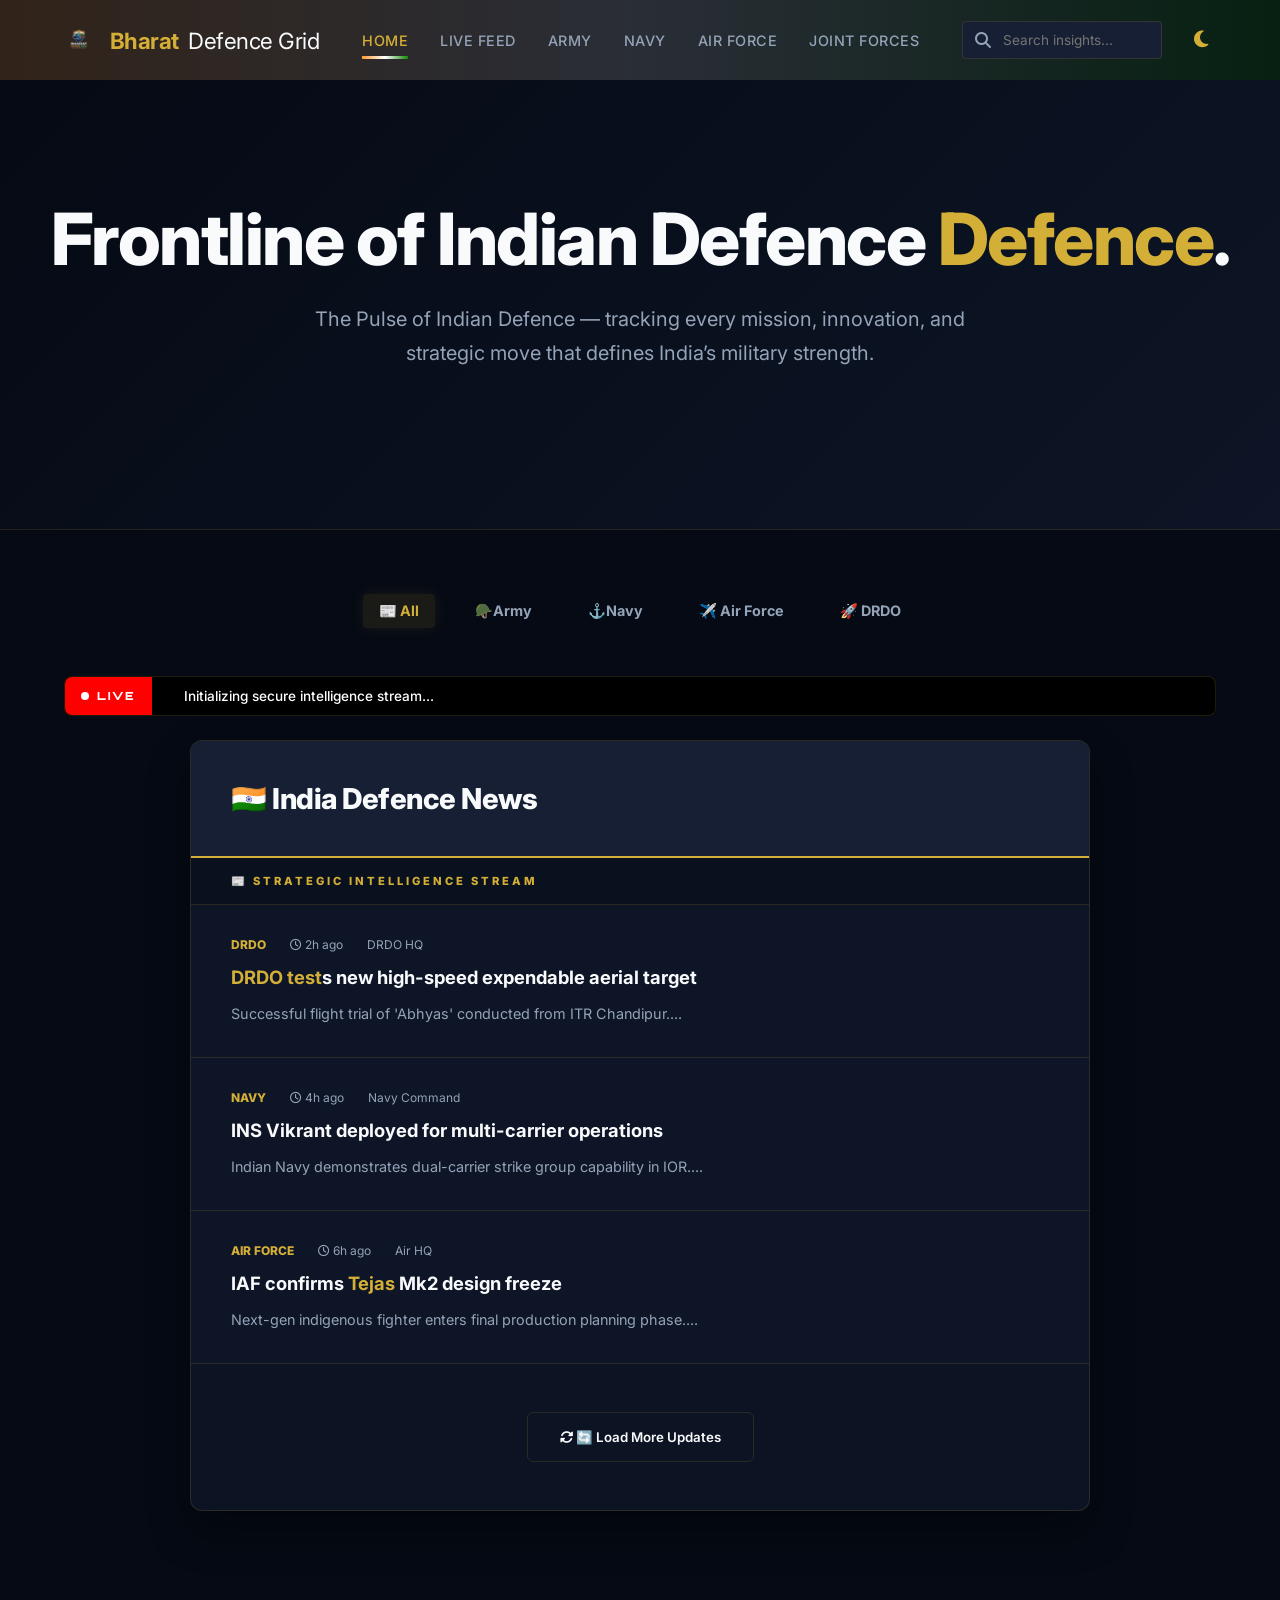
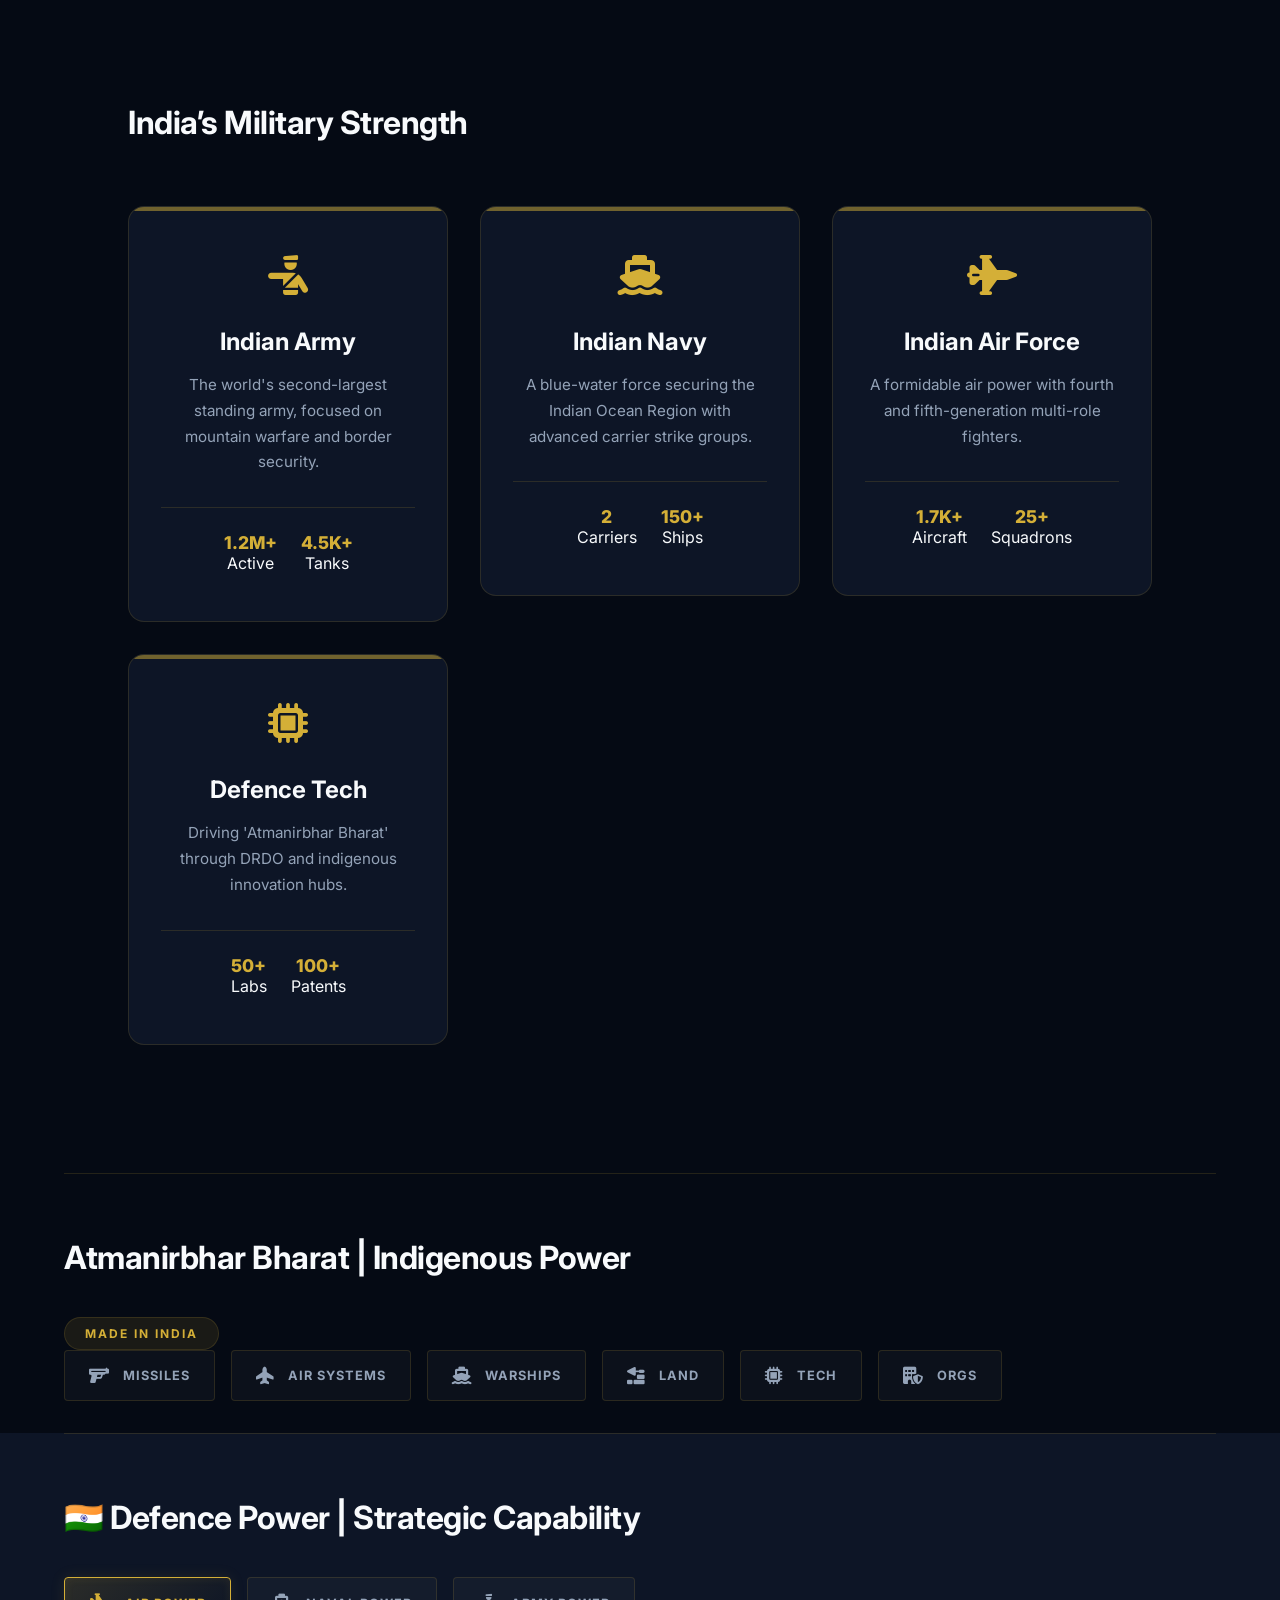
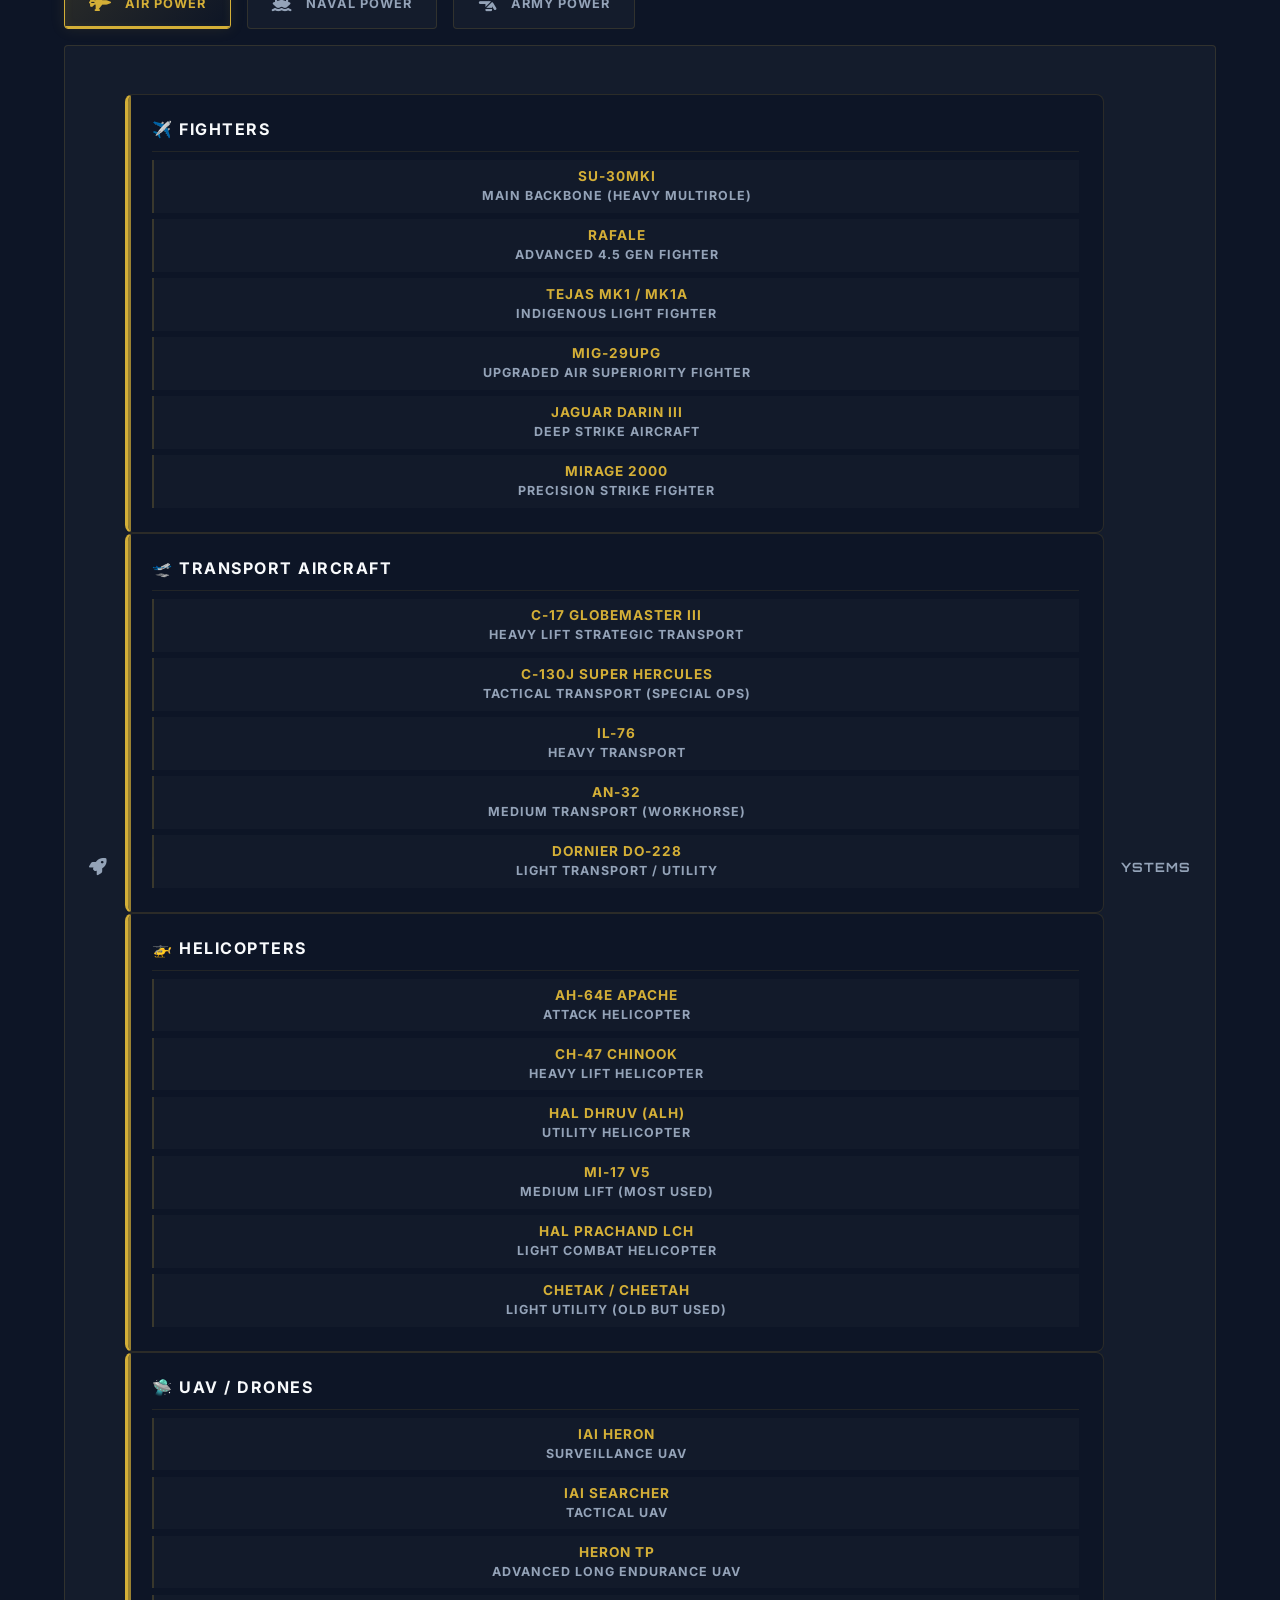
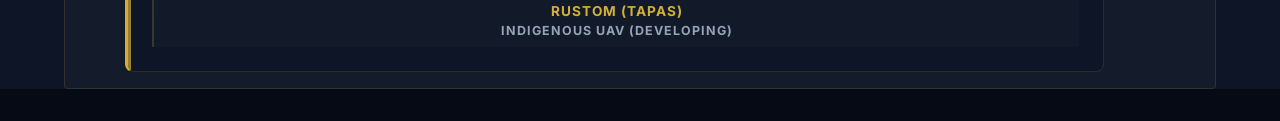
==== index.html @ 615f11a1 "UI Innovation: Replaced static tab system with high-performance Strategic Power Slider/Carousel with" ====
<!DOCTYPE html>
<html lang="en" data-theme="dark">

<head>
    <meta charset="UTF-8">
    <meta name="viewport" content="width=device-width, initial-scale=1.0">
    <title>Defence India | Tactical Intelligence Dashboard</title>
    <meta name="description" content="Real-time Indian defence updates, projects, and future warfare insights.">

    <!-- Google Fonts -->
    <link rel="preconnect" href="https://fonts.googleapis.com">
    <link rel="preconnect" href="https://fonts.gstatic.com" crossorigin>
    <link
        href="https://fonts.googleapis.com/css2?family=Inter:wght@400;500;600;700&family=Orbitron:wght@500;700;900&display=swap"
        rel="stylesheet">

    <!-- Font Awesome for Icons -->
    <link rel="stylesheet" href="https://cdnjs.cloudflare.com/ajax/libs/font-awesome/6.4.0/css/all.min.css">

    <!-- Custom CSS -->
    <link rel="stylesheet" href="index.css">
</head>

<body>
    <nav class="navbar" id="mainNavbar">
        <div class="nav-left">
            <div class="logo">
                <img src="assets/Bharat Defence Grid logo.png" alt="Bharat Defence Grid"
                    style="height: 30px; margin-right: 6px;">
                Bharat <span>Defence Grid</span>
            </div>
            
            <div class="nav-toggle" id="navToggle">
                <i class="fas fa-bars"></i>
            </div>
        </div>

        <ul class="nav-menu">
            <li><a href="index.html" class="nav-link active">Home</a></li>
            <li><a href="#newsFeed" class="nav-link">Live Feed</a></li>
            <li><a href="army.html" class="nav-link">Army</a></li>
            <li><a href="navy.html" class="nav-link">Navy</a></li>
            <li><a href="airforce.html" class="nav-link">Air Force</a></li>
            <li><a href="tech.html" class="nav-link">Joint Forces</a></li>
        </ul>



        <div class="nav-right">
            <div class="search-container">
                <i class="fas fa-search search-icon"></i>
                <input type="text" class="search-input" placeholder="Search insights...">
            </div>

            <button class="theme-toggle" id="themeToggle" title="Toggle Light/Dark Mode">
                <i class="fas fa-moon"></i>
            </button>
        </div>
    </nav>

    <main class="page-content">
        <section class="hero">
            <h1>Frontline of Indian Defence <span>Defence</span>.</h1>
            <p>The Pulse of Indian Defence — tracking every mission, innovation, and strategic move that defines India’s
                military strength.</p>
        </section> <!-- High-Density Tactical Intelligence Feed -->
        <section class="news-section" id="newsFeed">
            <div class="container" style="padding: 4rem;">
                <!-- Sector Control -->
                <div class="sector-tabs">
                    <button class="sector-btn active" onclick="filterBySector('all', event)">📰 All</button>
                    <button class="sector-btn" onclick="filterBySector('army', event)">🪖Army</button>
                    <button class="sector-btn" onclick="filterBySector('navy', event)">⚓Navy</button>
                    <button class="sector-btn" onclick="filterBySector('airforce', event)">✈️ Air Force</button>
                    <button class="sector-btn" onclick="filterBySector('drdo', event)">🚀 DRDO</button>
                </div>

                <!-- Live Tactical Ticker -->
                <div class="news-ticker">
                    <div class="ticker-badge"><span class="live-dot"></span> LIVE</div>
                    <div class="ticker-scroll" id="tickerScroll">
                        <span class="ticker-msg">Initializing secure intelligence stream...</span>
                    </div>
                </div>

                <div class="intel-report-container">
                    <div class="report-header">
                        <h2>🇮🇳 India Defence News</h2>

                    </div>

                    <div class="news-list-label">📰 STRATEGIC INTELLIGENCE STREAM</div>

                    <div class="intel-list" id="intelList">
                        <!-- Items injected by JS -->
                        <div class="intel-placeholder">Establishing secure link to Command...</div>
                    </div>

                    <div class="load-more-section">
                        <button class="btn-secondary" id="loadMoreBtn" onclick="loadMoreIntel()">
                            <i class="fas fa-sync-alt"></i> 🔄 Load More Updates
                        </button>
                    </div>
                </div>
            </div>
        </section>
        <section class="strength-section" id="militaryStrength">
            <div class="container" style="padding: 0 4rem;">
                <h2 class="section-title">India’s Military Strength</h2>
                <div class="strength-grid">
                    <!-- Indian Army -->
                    <a href="army.html" style="text-decoration: none; color: inherit;">
                        <div class="strength-card">
                            <i class="fas fa-person-military-pointing"></i>
                            <h3>Indian Army</h3>
                            <p>The world's second-largest standing army, focused on mountain warfare and border
                                security.</p>
                            <div class="strength-stats">
                                <div class="stat-item">
                                    <span class="stat-value">1.2M+</span>
                                    <span class="stat-label">Active</span>
                                </div>
                                <div class="stat-item">
                                    <span class="stat-value">4.5K+</span>
                                    <span class="stat-label">Tanks</span>
                                </div>
                            </div>
                        </div>
                    </a>

                    <!-- Indian Navy -->
                    <a href="navy.html" style="text-decoration: none; color: inherit;">
                        <div class="strength-card">
                            <i class="fas fa-ship"></i>
                            <h3>Indian Navy</h3>
                            <p>A blue-water force securing the Indian Ocean Region with advanced carrier strike groups.
                            </p>
                            <div class="strength-stats">
                                <div class="stat-item">
                                    <span class="stat-value">2</span>
                                    <span class="stat-label">Carriers</span>
                                </div>
                                <div class="stat-item">
                                    <span class="stat-value">150+</span>
                                    <span class="stat-label">Ships</span>
                                </div>
                            </div>
                        </div>
                    </a>

                    <!-- Indian Air Force -->
                    <a href="airforce.html" style="text-decoration: none; color: inherit;">
                        <div class="strength-card">
                            <i class="fas fa-jet-fighter"></i>
                            <h3>Indian Air Force</h3>
                            <p>A formidable air power with fourth and fifth-generation multi-role fighters.</p>
                            <div class="strength-stats">
                                <div class="stat-item">
                                    <span class="stat-value">1.7K+</span>
                                    <span class="stat-label">Aircraft</span>
                                </div>
                                <div class="stat-item">
                                    <span class="stat-value">25+</span>
                                    <span class="stat-label">Squadrons</span>
                                </div>
                            </div>
                        </div>
                    </a>

                    <!-- Tech & Innovation -->
                    <a href="tech.html" style="text-decoration: none; color: inherit;">
                        <div class="strength-card">
                            <i class="fas fa-microchip"></i>
                            <h3>Defence Tech</h3>
                            <p>Driving 'Atmanirbhar Bharat' through DRDO and indigenous innovation hubs.</p>
                            <div class="strength-stats">
                                <div class="stat-item">
                                    <span class="stat-value">50+</span>
                                    <span class="stat-label">Labs</span>
                                </div>
                                <div class="stat-item">
                                    <span class="stat-value">100+</span>
                                    <span class="stat-label">Patents</span>
                                </div>
                            </div>
                        </div>
                    </a>
                </div>

            </div>
        </section>

        <!-- Indigenous Innovation Section -->
        <section class="news-section" id="atmanirbharSection" style="background: var(--bg-primary); padding-top: 0;">
            <div class="container" style="padding: 0 4rem;">
                <div class="news-header" style="border-top: 1px solid var(--border-color); padding-top: 4rem;">
                    <h2 class="section-title">Atmanirbhar Bharat <span>| Indigenous Power</span></h2>
                    <div class="badge"
                        style="margin: 0; background: rgba(212, 175, 55, 0.1); color: var(--accent-color);">MADE IN
                        INDIA</div>
                </div>

                <!-- Categorical Control Buttons (User Requested) -->
                <div class="tabs-nav">
                    <button class="tab-btn" onclick="showAtmaTab('Missiles', event)">
                        <i class="fas fa-gun"></i>
                        <span>Missiles</span>
                    </button>
                    <button class="tab-btn" onclick="showAtmaTab('jets', event)">
                        <i class="fas fa-plane-up"></i>
                        <span>Air Systems</span>
                    </button>
                    <button class="tab-btn" onclick="showAtmaTab('naval', event)">
                        <i class="fas fa-ship"></i>
                        <span>Warships</span>
                    </button>
                    <button class="tab-btn" onclick="showAtmaTab('land', event)">
                        <i class="fas fa-trowel-bricks"></i>
                        <span>Land</span>
                    </button>
                    <button class="tab-btn" onclick="showAtmaTab('tech', event)">
                        <i class="fas fa-microchip"></i>
                        <span>Tech</span>
                    </button>
                    <button class="tab-btn" onclick="showAtmaTab('orgs', event)">
                        <i class="fas fa-building-shield"></i>
                        <span>Orgs</span>
                    </button>
                </div>

                <!-- Weapons & Missiles -->
                <div id="Missiles" class="tab-pane" style="margin-top: 2.5rem;">
                    <h4
                        style="color: var(--accent-color); margin-bottom: 1.5rem; text-transform: uppercase; letter-spacing: 1px;">
                        ⚡ Ballistic Missiles (Strategic Deterrence)</h4>
                    <div class="operations-grid"
                        style="display: grid; grid-template-columns: repeat(auto-fit, minmax(240px, 1fr)); gap: 1.5rem; margin-bottom: 3rem;">
                        <div class="info-block">
                            <h3>Prithvi-I / II / III</h3>
                            <p>Short-range ballistic missiles for battlefield use.</p>
                            <span class="news-source"><i class="far fa-calendar-alt"></i> First test: 1988</span>
                        </div>
                        <div class="info-block">
                            <h3>Agni-I</h3>
                            <p>Short-range nuclear-capable ballistic missile.</p>
                            <span class="news-source"><i class="far fa-calendar-alt"></i> Inducted: 2004</span>
                        </div>
                        <div class="info-block">
                            <h3>Agni-II</h3>
                            <p>Medium-range ballistic missile for strategic deterrence.</p>
                            <span class="news-source"><i class="far fa-calendar-alt"></i> Tested: 1999</span>
                        </div>
                        <div class="info-block">
                            <h3>Agni-III</h3>
                            <p>Intermediate-range ballistic missile.</p>
                            <span class="news-source"><i class="far fa-calendar-alt"></i> Tested: 2006</span>
                        </div>
                        <div class="info-block">
                            <h3>Agni-IV</h3>
                            <p>Advanced long-range ballistic missile.</p>
                            <span class="news-source"><i class="far fa-calendar-alt"></i> Tested: 2011</span>
                        </div>
                        <div class="info-block">
                            <h3>Agni-V</h3>
                            <p>Intercontinental ballistic missile (ICBM capability).</p>
                            <span class="news-source"><i class="far fa-calendar-alt"></i> Tested: 2012</span>
                        </div>
                        <div class="info-block">
                            <h3>Agni-P (Prime)</h3>
                            <p>New-generation canisterized ballistic missile.</p>
                            <span class="news-source"><i class="far fa-calendar-alt"></i> First test: 2021</span>
                        </div>
                    </div>

                    <h4
                        style="color: var(--accent-color); margin-bottom: 1.5rem; text-transform: uppercase; letter-spacing: 1px;">
                        ⚡ Cruise Missiles</h4>
                    <div class="operations-grid"
                        style="display: grid; grid-template-columns: repeat(auto-fit, minmax(280px, 1fr)); gap: 1.5rem; margin-bottom: 3rem;">
                        <div class="info-block">
                            <h3>BrahMos</h3>
                            <p>Supersonic cruise missile (land, sea, air variants).</p>
                            <span class="news-source"><i class="far fa-calendar-alt"></i> First test: 2001</span>
                        </div>
                        <div class="info-block">
                            <h3>Nirbhay</h3>
                            <p>Long-range subsonic cruise missile.</p>
                            <span class="news-source"><i class="far fa-calendar-alt"></i> First test: 2013</span>
                        </div>
                        <div class="info-block">
                            <h3>LACM (Land Attack)</h3>
                            <p>Extended-range cruise system (Long Range Land Attack Cruise Missile).</p>
                            <span class="news-source"><i class="far fa-calendar-alt"></i> Ongoing (2020s)</span>
                        </div>
                    </div>

                    <h4
                        style="color: var(--accent-color); margin-bottom: 1.5rem; text-transform: uppercase; letter-spacing: 1px;">
                        🛡️ Air Defence & Surface-to-Air</h4>
                    <div class="operations-grid"
                        style="display: grid; grid-template-columns: repeat(auto-fit, minmax(280px, 1fr)); gap: 1.5rem; margin-bottom: 3rem;">
                        <div class="info-block">
                            <h3>Akash</h3>
                            <p>Medium-range surface-to-air missile system.</p>
                            <span class="news-source"><i class="far fa-calendar-alt"></i> Inducted: 2015</span>
                        </div>
                        <div class="info-block">
                            <h3>Akash-NG</h3>
                            <p>Next-gen improved Akash system.</p>
                            <span class="news-source"><i class="far fa-calendar-alt"></i> Tested: 2021</span>
                        </div>
                        <div class="info-block">
                            <h3>QRSAM</h3>
                            <p>Quick Reaction Surface-to-Air Missile.</p>
                            <span class="news-source"><i class="far fa-calendar-alt"></i> Tested: 2019</span>
                        </div>
                        <div class="info-block">
                            <h3>MR-SAM</h3>
                            <p>Medium-range air defence system (Barak-8 India version).</p>
                            <span class="news-source"><i class="far fa-calendar-alt"></i> Inducted: 2020</span>
                        </div>
                        <div class="info-block">
                            <h3>XR-SAM</h3>
                            <p>Long-range air defence (Extended Range SAM).</p>
                            <span class="news-source"><i class="far fa-calendar-alt"></i> 2020s (Development)</span>
                        </div>
                    </div>

                    <h4
                        style="color: var(--accent-color); margin-bottom: 1.5rem; text-transform: uppercase; letter-spacing: 1px;">
                        🎯 Anti-Tank & Tactical</h4>
                    <div class="operations-grid"
                        style="display: grid; grid-template-columns: repeat(auto-fit, minmax(280px, 1fr)); gap: 1.5rem; margin-bottom: 3rem;">
                        <div class="info-block">
                            <h3>Nag</h3>
                            <p>Fire-and-forget anti-tank guided missile.</p>
                            <span class="news-source"><i class="far fa-calendar-alt"></i> Final trials: 2020</span>
                        </div>
                        <div class="info-block">
                            <h3>HELINA (Dhruvastra)</h3>
                            <p>Helicopter-launched anti-tank missile.</p>
                            <span class="news-source"><i class="far fa-calendar-alt"></i> Tested: 2021</span>
                        </div>
                        <div class="info-block">
                            <h3>MPATGM</h3>
                            <p>Man-portable anti-tank guided missile.</p>
                            <span class="news-source"><i class="far fa-calendar-alt"></i> Tested: 2018</span>
                        </div>
                        <div class="info-block">
                            <h3>SANT Missile</h3>
                            <p>Stand-off anti-tank missile.</p>
                            <span class="news-source"><i class="far fa-calendar-alt"></i> Tested: 2020</span>
                        </div>
                    </div>

                    <h4
                        style="color: var(--accent-color); margin-bottom: 1.5rem; text-transform: uppercase; letter-spacing: 1px;">
                        🚀 Special & Advanced Systems</h4>
                    <div class="operations-grid"
                        style="display: grid; grid-template-columns: repeat(auto-fit, minmax(280px, 1fr)); gap: 1.5rem; margin-bottom: 3rem;">
                        <div class="info-block">
                            <h3>Pralay</h3>
                            <p>Short-range quasi-ballistic missile.</p>
                            <span class="news-source"><i class="far fa-calendar-alt"></i> Tested: 2021</span>
                        </div>
                        <div class="info-block">
                            <h3>Shaurya</h3>
                            <p>Hypersonic-capable tactical missile.</p>
                            <span class="news-source"><i class="far fa-calendar-alt"></i> Tested: 2008</span>
                        </div>
                        <div class="info-block">
                            <h3>HSTDV</h3>
                            <p>Hypersonic Technology Demonstrator Vehicle.</p>
                            <span class="news-source"><i class="far fa-calendar-alt"></i> Successful test: 2020</span>
                        </div>
                        <div class="info-block">
                            <h3>Mission Shakti</h3>
                            <p>Anti-Satellite (A-SAT) Missile – Space warfare capability.</p>
                            <span class="news-source"><i class="far fa-calendar-alt"></i> 2019</span>
                        </div>
                    </div>

                    <h4
                        style="color: var(--accent-color); margin-bottom: 1.5rem; text-transform: uppercase; letter-spacing: 1px;">
                        💣 Rocket Systems & Artillery</h4>
                    <div class="operations-grid"
                        style="display: grid; grid-template-columns: repeat(auto-fit, minmax(320px, 1fr)); gap: 1.5rem;">
                        <div class="info-block">
                            <h3>Pinaka MBRL</h3>
                            <p>Multi-barrel rocket launcher system.</p>
                            <span class="news-source"><i class="far fa-calendar-alt"></i> Inducted: 1999</span>
                        </div>
                        <div class="info-block">
                            <h3>Pinaka Mk-II / Guided</h3>
                            <p>Extended-range guided rockets.</p>
                            <span class="news-source"><i class="far fa-calendar-alt"></i> 2016–2021</span>
                        </div>
                        <div class="info-block">
                            <h3>Dhanush Artillery Gun</h3>
                            <p>Indigenous 155mm howitzer.</p>
                            <span class="news-source"><i class="far fa-calendar-alt"></i> Inducted: 2019</span>
                        </div>
                        <div class="info-block">
                            <h3>ATAGS</h3>
                            <p>Advanced Towed Artillery Gun System.</p>
                            <span class="news-source"><i class="far fa-calendar-alt"></i> Trials: 2019–2021</span>
                        </div>
                    </div>
                </div>


                <!-- Air Systems -->
                <div id="jets" class="tab-pane" style="margin-top: 2.5rem;">
                    <h4
                        style="color: var(--accent-color); margin-bottom: 1.5rem; text-transform: uppercase; letter-spacing: 1px;">
                        ✈️ Fighter Jets (Indigenous)</h4>
                    <div class="operations-grid"
                        style="display: grid; grid-template-columns: repeat(auto-fit, minmax(280px, 1fr)); gap: 1.5rem; margin-bottom: 3rem;">
                        <div class="info-block">
                            <h3>HAL HF-24 Marut</h3>
                            <p>India’s first indigenous jet fighter aircraft.</p>
                            <span class="news-source"><i class="far fa-calendar-alt"></i> Inducted: 1967</span>
                        </div>
                        <div class="info-block">
                            <h3>HAL Tejas (LCA Mk1)</h3>
                            <p>4th generation lightweight multirole fighter.</p>
                            <span class="news-source"><i class="far fa-calendar-alt"></i> Inducted: 2016</span>
                        </div>
                        <div class="info-block">
                            <h3>Tejas Mk1A</h3>
                            <p>Advanced version with AESA radar & improved avionics.</p>
                            <span class="news-source"><i class="far fa-calendar-alt"></i> Approved: 2021 (Induction
                                2025+)</span>
                        </div>
                        <div class="info-block">
                            <h3>LCA Tejas Mk2 (MWF)</h3>
                            <p>Medium-weight fighter with enhanced range & payload.</p>
                            <span class="news-source"><i class="far fa-calendar-alt"></i> Development: 2020s</span>
                        </div>
                        <div class="info-block">
                            <h3>AMCA</h3>
                            <p>Advanced Medium Combat Aircraft (5th gen stealth fighter).</p>
                            <span class="news-source"><i class="far fa-calendar-alt"></i> Development phase:
                                2020s</span>
                        </div>
                    </div>

                    <h4
                        style="color: var(--accent-color); margin-bottom: 1.5rem; text-transform: uppercase; letter-spacing: 1px;">
                        🚁 Helicopters (Indigenous)</h4>
                    <div class="operations-grid"
                        style="display: grid; grid-template-columns: repeat(auto-fit, minmax(280px, 1fr)); gap: 1.5rem; margin-bottom: 3rem;">
                        <div class="info-block">
                            <h3>HAL Dhruv (ALH)</h3>
                            <p>Advanced Light Helicopter for transport & utility roles.</p>
                            <span class="news-source"><i class="far fa-calendar-alt"></i> Inducted: 2002</span>
                        </div>
                        <div class="info-block">
                            <h3>HAL Rudra (ALH-WSI)</h3>
                            <p>Armed version of Dhruv helicopter (Weapons System Integrated).</p>
                            <span class="news-source"><i class="far fa-calendar-alt"></i> Inducted: 2012</span>
                        </div>
                        <div class="info-block">
                            <h3>HAL LCH Prachand</h3>
                            <p>India’s first indigenous dedicated attack helicopter.</p>
                            <span class="news-source"><i class="far fa-calendar-alt"></i> Inducted: 2022</span>
                        </div>
                        <div class="info-block">
                            <h3>HAL LUH</h3>
                            <p>Light Utility Helicopter replacing older fleet.</p>
                            <span class="news-source"><i class="far fa-calendar-alt"></i> First flight: 2016</span>
                        </div>
                    </div>

                    <h4
                        style="color: var(--accent-color); margin-bottom: 1.5rem; text-transform: uppercase; letter-spacing: 1px;">
                        📡 Surveillance & Support</h4>
                    <div class="operations-grid"
                        style="display: grid; grid-template-columns: repeat(auto-fit, minmax(280px, 1fr)); gap: 1.5rem; margin-bottom: 3rem;">
                        <div class="info-block">
                            <h3>Netra AEW&C</h3>
                            <p>Airborne Early Warning & Control system for surveillance.</p>
                            <span class="news-source"><i class="far fa-calendar-alt"></i> Inducted: 2017</span>
                        </div>
                        <div class="info-block">
                            <h3>AEW&C Mk2</h3>
                            <p>Advanced AWACS system (larger platform for surveillance).</p>
                            <span class="news-source"><i class="far fa-calendar-alt"></i> Development: 2020s</span>
                        </div>
                    </div>

                    <h4
                        style="color: var(--accent-color); margin-bottom: 1.5rem; text-transform: uppercase; letter-spacing: 1px;">
                        🚀 Unmanned Aerial Vehicles (UAVs)</h4>
                    <div class="operations-grid"
                        style="display: grid; grid-template-columns: repeat(auto-fit, minmax(280px, 1fr)); gap: 1.5rem; margin-bottom: 3rem;">
                        <div class="info-block">
                            <h3>Rustom-I / II (TAPAS)</h3>
                            <p>Medium-altitude long-endurance (MALE) UAV.</p>
                            <span class="news-source"><i class="far fa-calendar-alt"></i> Trials: 2016–2023</span>
                        </div>
                        <div class="info-block">
                            <h3>Ghatak UCAV</h3>
                            <p>Stealth unmanned combat aerial vehicle program.</p>
                            <span class="news-source"><i class="far fa-calendar-alt"></i> Development: 2020s</span>
                        </div>
                        <div class="info-block">
                            <h3>Swarm Drone Systems</h3>
                            <p>AI-based autonomous drone warfare capability.</p>
                            <span class="news-source"><i class="far fa-calendar-alt"></i> Demonstrated: 2021</span>
                        </div>
                    </div>

                    <h4
                        style="color: var(--accent-color); margin-bottom: 1.5rem; text-transform: uppercase; letter-spacing: 1px;">
                        🧠 Advanced Air Technologies</h4>
                    <div class="operations-grid"
                        style="display: grid; grid-template-columns: repeat(auto-fit, minmax(320px, 1fr)); gap: 1.5rem;">
                        <div class="info-block">
                            <h3>Uttam AESA Radar</h3>
                            <p>Indigenous active electronically scanned array radar.</p>
                            <span class="news-source"><i class="far fa-calendar-alt"></i> Tested: 2019</span>
                        </div>
                        <div class="info-block">
                            <h3>Kaveri Engine</h3>
                            <p>Indigenous jet engine program for indigenous fighters.</p>
                            <span class="news-source"><i class="far fa-calendar-alt"></i> Status: Ongoing R&D</span>
                        </div>
                        <div class="info-block">
                            <h3>Electronic Warfare</h3>
                            <p>Indigenous avionics & jamming systems (EWS suites).</p>
                            <span class="news-source"><i class="far fa-calendar-alt"></i> 2000s–Present</span>
                        </div>
                    </div>
                </div>

                <!-- Warships & Submarines -->
                <div id="naval" class="tab-pane" style="margin-top: 2.5rem;">
                    <div class="operations-grid"
                        style="display: grid; grid-template-columns: repeat(auto-fit, minmax(320px, 1fr)); gap: 1.5rem;">
                        <div class="info-block">
                            <h3>INS Nilgiri</h3>
                            <p>Leander Class — First major indigenous warship.</p>
                            <span class="news-source"><i class="far fa-calendar-alt"></i> 1972</span>
                        </div>
                        <div class="info-block">
                            <h3>INS Delhi Class</h3>
                            <p>First major indigenous guided-missile destroyers.</p>
                            <span class="news-source"><i class="far fa-calendar-alt"></i> 1997</span>
                        </div>
                        <div class="info-block">
                            <h3>INS Arihant</h3>
                            <p>India’s first nuclear-powered ballistic submarine.</p>
                            <span class="news-source"><i class="far fa-calendar-alt"></i> Commissioned: 2016</span>
                        </div>
                        <div class="info-block">
                            <h3>INS Kolkata Class</h3>
                            <p>Advanced indigenous stealth destroyers.</p>
                            <span class="news-source"><i class="far fa-calendar-alt"></i> 2014</span>
                        </div>
                        <div class="info-block">
                            <h3>INS Vikrant (IAC-1)</h3>
                            <p>India’s first indigenous aircraft carrier.</p>
                            <span class="news-source"><i class="far fa-calendar-alt"></i> Commissioned: 2022</span>
                        </div>
                    </div>
                </div>

                <!-- Land Systems -->
                <div id="land" class="tab-pane" style="margin-top: 2.5rem;">
                    <div class="operations-grid"
                        style="display: grid; grid-template-columns: repeat(auto-fit, minmax(320px, 1fr)); gap: 1.5rem;">
                        <div class="info-block">
                            <h3>INSAS Rifle</h3>
                            <p>Standard Indian infantry rifle developed by OFB.</p>
                            <span class="news-source"><i class="far fa-calendar-alt"></i> Inducted: 1998</span>
                        </div>
                        <div class="info-block">
                            <h3>Arjun MBT</h3>
                            <p>Indigenous heavy battle tank with Kanchan armor.</p>
                            <span class="news-source"><i class="far fa-calendar-alt"></i> Inducted: 2004</span>
                        </div>
                    </div>
                </div>

                <!-- Defence Technologies -->
                <div id="tech" class="tab-pane" style="margin-top: 2.5rem;">
                    <div class="operations-grid"
                        style="display: grid; grid-template-columns: repeat(auto-fit, minmax(320px, 1fr)); gap: 1.5rem;">
                        <div class="info-block">
                            <h3>Rustom UAV</h3>
                            <p>Indigenous MALE surveillance drone by DRDO.</p>
                            <span class="news-source"><i class="far fa-calendar-alt"></i> Trials: 2016</span>
                        </div>
                        <div class="info-block">
                            <h3>Indigenous Radars</h3>
                            <p>Air defence radar tech by Bharat Electronics Limited (BEL).</p>
                            <span class="news-source"><i class="far fa-calendar-alt"></i> 2000s–Present</span>
                        </div>
                        <div class="info-block">
                            <h3>AI & Autonomous</h3>
                            <p>Next-gen warfare tech for autonomous operations.</p>
                            <span class="news-source"><i class="far fa-calendar-alt"></i> 2020s</span>
                        </div>
                    </div>
                </div>

                <!-- Atmanirbhar Manufacturing -->
                <div id="orgs" class="tab-pane" style="margin-top: 2.5rem;">
                    <div class="operations-grid"
                        style="display: grid; grid-template-columns: repeat(auto-fit, minmax(320px, 1fr)); gap: 1.5rem;">
                        <div class="info-block">
                            <h3>Make in India</h3>
                            <p>Initiative to boost indigenous production capacity.</p>
                            <span class="news-source"><i class="far fa-calendar-alt"></i> Launched: 2014</span>
                        </div>
                        <div class="info-block">
                            <h3>Atmanirbhar Push</h3>
                            <p>Policy push for a self-reliant defence ecosystem.</p>
                            <span class="news-source"><i class="far fa-calendar-alt"></i> 2020</span>
                        </div>
                        <div class="info-block">
                            <h3>Defence Corridors</h3>
                            <p>Manufacturing hubs in UP and Tamil Nadu.</p>
                            <span class="news-source"><i class="far fa-calendar-alt"></i> 2018–Present</span>
                        </div>
                    </div>
                </div>


            </div>
        </section>

        <!-- Defence Power Section -->
        <section class="news-section" id="defencePowerSection" style="background: var(--bg-secondary); padding-top: 0;">
            <div class="container" style="padding: 0 4rem;">
                <div class="news-header" style="border-top: 1px solid var(--border-color); padding-top: 4rem;">
                    <h2 class="section-title">🇮🇳 Defence Power <span>| Strategic Capability</span></h2>


                    <!-- Categorical Control Buttons -->
                    <div class="tabs-nav" style="margin-top: 2rem;">
                        <button class="tab-btn" onclick="showPowerTab('PowerAir', event)">
                            <i class="fas fa-jet-fighter"></i>
                            <span> Air Power</span>
                        </button>
                        <button class="tab-btn" onclick="showPowerTab('PowerNavy', event)">
                            <i class="fas fa-ship"></i>
                            <span> Naval Power</span>
                        </button>
                        <button class="tab-btn" onclick="showPowerTab('PowerArmy', event)">
                            <i class="fas fa-person-military-pointing"></i>
                            <span> Army Power</span>
                        </button>
                        <button class="tab-btn" onclick="showPowerTab('PowerMissiles', event)">
                            <i class="fas fa-rocket"></i>
                                        <!-- Strategic Power Slider -->
                    <div class="power-slider">
                        <div class="power-track" id="powerTrack">
                            
                            <!-- Air Power Slide -->
                            <div class="power-slide">
                                <div class="operations-grid">
                                    <div class="info-block">
                                        <h3>✈️ Fighters</h3>
                                        <div class="tactical-list">
                                            <div class="tactical-item"><strong>Su-30MKI</strong><span>Main backbone (heavy multirole)</span></div>
                                            <div class="tactical-item"><strong>Rafale</strong><span>Advanced 4.5 gen fighter</span></div>
                                            <div class="tactical-item"><strong>Tejas Mk1 / Mk1A</strong><span>Indigenous light fighter</span></div>
                                            <div class="tactical-item"><strong>MiG-29UPG</strong><span>Upgraded air superiority fighter</span></div>
                                            <div class="tactical-item"><strong>Jaguar DARIN III</strong><span>Deep strike aircraft</span></div>
                                            <div class="tactical-item"><strong>Mirage 2000</strong><span>Precision strike fighter</span></div>
                                        </div>
                                    </div>
                                    <div class="info-block">
                                        <h3>🛫 Transport Aircraft</h3>
                                        <div class="tactical-list">
                                            <div class="tactical-item"><strong>C-17 Globemaster III</strong><span>Heavy lift strategic transport</span></div>
                                            <div class="tactical-item"><strong>C-130J Super Hercules</strong><span>Tactical transport (special ops)</span></div>
                                            <div class="tactical-item"><strong>IL-76</strong><span>Heavy transport</span></div>
                                            <div class="tactical-item"><strong>An-32</strong><span>Medium transport (workhorse)</span></div>
                                            <div class="tactical-item"><strong>Dornier Do-228</strong><span>Light transport / utility</span></div>
                                        </div>
                                    </div>
                                    <div class="info-block">
                                        <h3>🚁 Helicopters</h3>
                                        <div class="tactical-list">
                                            <div class="tactical-item"><strong>AH-64E Apache</strong><span>Attack helicopter</span></div>
                                            <div class="tactical-item"><strong>CH-47 Chinook</strong><span>Heavy lift helicopter</span></div>
                                            <div class="tactical-item"><strong>HAL Dhruv (ALH)</strong><span>Utility helicopter</span></div>
                                            <div class="tactical-item"><strong>Mi-17 V5</strong><span>Medium lift (most used)</span></div>
                                            <div class="tactical-item"><strong>HAL Prachand LCH</strong><span>Light combat helicopter</span></div>
                                            <div class="tactical-item"><strong>Chetak / Cheetah</strong><span>Light utility (old but used)</span></div>
                                        </div>
                                    </div>
                                    <div class="info-block">
                                        <h3>🛸 UAV / Drones</h3>
                                        <div class="tactical-list">
                                            <div class="tactical-item"><strong>IAI Heron</strong><span>Surveillance UAV</span></div>
                                            <div class="tactical-item"><strong>IAI Searcher</strong><span>Tactical UAV</span></div>
                                            <div class="tactical-item"><strong>Heron TP</strong><span>Advanced long endurance UAV</span></div>
                                            <div class="tactical-item"><strong>Rustom (TAPAS)</strong><span>Indigenous UAV (developing)</span></div>
                                        </div>
                                    </div>
                                </div>
                            </div>

                            <!-- Naval Power Slide -->
                            <div class="power-slide">
                                <div class="operations-grid">
                                    <div class="info-block">
                                        <h3>🚢 Aircraft Carriers</h3>
                                        <div class="tactical-list">
                                            <div class="tactical-item"><strong>INS Vikrant</strong><span>Indigenous carrier with MiG-29K operations & STOBAR system</span></div>
                                            <div class="tactical-item"><strong>INS Vikramaditya</strong><span>Modified Kiev-class carrier operating MiG-29K fighters</span></div>
                                        </div>
                                    </div>
                                    <div class="info-block">
                                        <h3>⚓ Destroyers</h3>
                                        <div class="tactical-list">
                                            <div class="project-group-label">Project 15B (Visakhapatnam Class)</div>
                                            <div class="tactical-item"><strong>INS Visakhapatnam</strong><span>Stealth destroyer (BrahMos & P15B)</span></div>
                                            <div class="tactical-item"><strong>INS Mormugao</strong><span>Guided missile stealth with modern sensors</span></div>
                                            <div class="tactical-item"><strong>INS Imphal</strong><span>Latest with enhanced survivability</span></div>
                                            <div class="tactical-item"><strong>INS Surat</strong><span>Newest (trials/induction phase)</span></div>
                                            <div class="project-group-label">Kolkata Class</div>
                                            <div class="tactical-item"><strong>INS Kolkata</strong><span>Advanced (BrahMos strike capability)</span></div>
                                            <div class="tactical-item"><strong>INS Kochi</strong><span>Multi-role with strong air defence</span></div>
                                            <div class="tactical-item"><strong>INS Chennai</strong><span>Long-range strike destroyer</span></div>
                                        </div>
                                    </div>
                                    <div class="info-block">
                                        <h3>🤿 Submarines</h3>
                                        <div class="tactical-list">
                                            <div class="project-group-label">SSBN (Nuclear Ballistic)</div>
                                            <div class="tactical-item"><strong>INS Arihant / Arighat / Aridhaman</strong><span>Nuclear triad SLBM capability</span></div>
                                            <div class="project-group-label">Kalvari Class (Scorpene)</div>
                                            <div class="tactical-item"><strong>Kalvari / Khanderi / Karanj / Vela / Vagir / Vagsheer</strong><span>Silent attack submarines</span></div>
                                        </div>
                                    </div>
                                    <div class="info-block">
                                        <h3>🚤 Corvettes</h3>
                                        <div class="tactical-list">
                                            <div class="project-group-label">ASW & Stealth</div>
                                            <div class="tactical-item"><strong>Kamorta / Kadmatt / Kiltan / Kavaratti</strong><span>Stealth anti-submarine corvettes</span></div>
                                            <div class="tactical-item"><strong>Arnala Class</strong><span>New shallow water ASW (Upcoming)</span></div>
                                        </div>
                                    </div>
                                </div>
                            </div>

                            <!-- Army Power Slide -->
                            <div class="power-slide">
                                <div class="operations-grid">
                                    <div class="info-block">
                                        <h3>🪖 Infantry Combat Systems</h3>
                                        <div class="tactical-list">
                                            <div class="tactical-item"><strong>Infantry Battalions</strong><span>Core fighting units for ground combat & border security</span></div>
                                            <div class="tactical-item"><strong>SIG716 / AK-203</strong><span>Modern 7.62mm and 7.62x39mm assault rifles</span></div>
                                            <div class="tactical-item"><strong>Bulletproof Gear</strong><span>Advanced ballistic protection for frontline troops</span></div>
                                            <div class="tactical-item"><strong>Night Vision</strong><span>Tactical NVDs for low-light & covert operations</span></div>
                                            <div class="tactical-item"><strong>Battlefield Systems</strong><span>Digital communication & surveillance Support</span></div>
                                        </div>
                                    </div>
                                    <div class="info-block">
                                        <h3>🛡️ Armoured (Tanks)</h3>
                                        <div class="tactical-list">
                                            <div class="tactical-item"><strong>Arjun Mk1A</strong><span>Indigenous main battle tank with advanced fire control</span></div>
                                            <div class="tactical-item"><strong>T-90 Bhishma</strong><span>Primary battle tank with night-fighting capability</span></div>
                                            <div class="tactical-item"><strong>T-72 Ajeya</strong><span>Upgraded multi-role battle tank (Large numbers)</span></div>
                                            <div class="tactical-item"><strong>Zorawar Tank</strong><span>Lightweight tank for high-altitude warfare (New)</span></div>
                                        </div>
                                    </div>
                                    <div class="info-block">
                                        <h3>💣 Artillery & Rocket Systems</h3>
                                        <div class="tactical-list">
                                            <div class="tactical-item"><strong>K9 Vajra</strong><span>Self-propelled artillery for rapid deployment</span></div>
                                            <div class="tactical-item"><strong>Dhanush / ATAGS</strong><span>Indigenous long-range howitzer systems</span></div>
                                            <div class="tactical-item"><strong>Pinaka MBRL</strong><span>Tactical multi-barrel rocket system (Area saturation)</span></div>
                                            <div class="tactical-item"><strong>M777 Howitzer</strong><span>Lightweight ultra-mobile mountain artillery</span></div>
                                        </div>
                                    </div>
                                </div>
                            </div>

                            <!-- Missiles Power Slide -->
                            <div class="power-slide">
                                <div class="operations-grid">
                                    <div class="info-block">
                                        <h3>🚀 Ballistic Missiles</h3>
                                        <div class="tactical-list">
                                            <div class="tactical-item"><strong>Agni Series (I-V)</strong><span>Strategic nuclear deterrence (700km to 5000km+)</span></div>
                                            <div class="tactical-item"><strong>Agni Prime</strong><span>New-gen high-accuracy tactical ballistic missile</span></div>
                                            <div class="tactical-item"><strong>Prithvi / Pralay</strong><span>Short range battlefield surface-to-surface missiles</span></div>
                                            <div class="tactical-item"><strong>K-4 SLBM</strong><span>Submarine-launched strategic missile (Deterrence)</span></div>
                                        </div>
                                    </div>
                                    <div class="info-block">
                                        <h3>🎯 Cruise Missiles</h3>
                                        <div class="tactical-list">
                                            <div class="tactical-item"><strong>BrahMos (Supersonic)</strong><span>World's fastest cruise missile (Multi-platform)</span></div>
                                            <div class="tactical-item"><strong>BrahMos-ER / A</strong><span>Extended range and Air-launched variants</span></div>
                                            <div class="tactical-item"><strong>Nirbhay / LACM</strong><span>Indigenous long-range subsonic cruise missiles</span></div>
                                        </div>
                                    </div>
                                    <div class="info-block">
                                        <h3>🛡️ Air Defence</h3>
                                        <div class="tactical-list">
                                            <div class="tactical-item"><strong>S-400 Triumf</strong><span>Long range multi-layer air defence umbrella</span></div>
                                            <div class="tactical-item"><strong>Akash / Akash-NG</strong><span>Indigenous multi-target medium range defence</span></div>
                                            <div class="tactical-item"><strong>Barak-8 (LRSAM)</strong><span>Naval and land-based long range defence</span></div>
                                        </div>
                                    </div>
                                </div>
                            </div>

                        </div>
                    </div>ystems</span></div>
                                </div>
                            </div>
                        </div>
                    </div>

                </div>
        </section>
    </main>


    <!-- Custom Script -->
    <script src="script.js"></script>
</body>

</html>
---- index.css ----
:root {
    /* Premium Professional Theme - Dark (Default) */
    --bg-primary: #050a14;
    --bg-secondary: #0d1526;
    --bg-accent: #161f33;
    --text-primary: #f8fafc;
    --text-secondary: #94a3b8;
    --accent-color: #d4af37;
    /* Sophisticated Gold */
    --accent-hover: #b8962e;
    --border-color: rgba(212, 175, 55, 0.15);
    --nav-height: 80px;
    --transition: all 0.4s cubic-bezier(0.16, 1, 0.3, 1);
    --glass-bg: rgba(5, 10, 20, 0.85);
    --shadow-premium: 0 20px 40px rgba(0, 0, 0, 0.4);
}

[data-theme="light"] {
    --bg-primary: #f8fafc;
    --bg-secondary: #ffffff;
    --bg-accent: #f1f5f9;
    --text-primary: #0f172a;
    --text-secondary: #475569;
    --accent-color: #927429;
    --accent-hover: #755c1f;
    --border-color: rgba(15, 23, 42, 0.1);
    --glass-bg: rgba(248, 250, 252, 0.85);
    --shadow-premium: 0 20px 40px rgba(15, 23, 42, 0.1);
}

* {
    margin: 0;
    padding: 0;
    box-sizing: border-box;
    font-family: 'Inter', sans-serif;
}


body {
    background-color: var(--bg-primary);
    color: var(--text-primary);
    transition: var(--transition);
    overflow-x: hidden;
}

/* Navbar Styles */
.navbar {
    position: fixed;
    top: 0;
    left: 0;
    width: 100%;
    height: var(--nav-height);
    /* Highly Visible Indian Flag Fade INSIDE the Navbar background */
    background: linear-gradient(to right,
            rgba(255, 153, 51, 0.18) 0%,
            rgba(255, 255, 255, 0.15) 50%,
            rgba(19, 136, 8, 0.18) 100%),
        var(--glass-bg);

    backdrop-filter: blur(16px);
    -webkit-backdrop-filter: blur(16px);
    border: none;
    display: flex;
    align-items: center;
    justify-content: space-between;
    padding: 0 4rem;
    z-index: 1000;
    transition: var(--transition);
    gap: 1rem;
}

.nav-toggle {
    display: none;
    font-size: 1.4rem;
    color: var(--accent-color);
    cursor: pointer;
    transition: var(--transition);
    z-index: 1001;
}

.nav-toggle:hover {
    color: var(--text-primary);
    transform: scale(1.1);
}



.nav-left {
    display: flex;
    align-items: center;
    gap: 1rem;
}

.logo {
    font-weight: 700;
    font-size: 1.4rem;
    color: var(--accent-color);
    letter-spacing: -0.5px;
    display: flex;
    align-items: center;
    gap: 0.6rem;
    cursor: pointer;
}

.logo span {
    color: var(--text-primary);
    font-weight: 400;
}


.nav-menu {
    display: flex;
    list-style: none;
    gap: 2rem;
}

.nav-link {
    text-decoration: none;
    color: var(--text-secondary);
    font-size: 0.9rem;
    font-weight: 500;
    text-transform: uppercase;
    letter-spacing: 0.5px;
    transition: var(--transition);
    position: relative;
    padding: 0.5rem 0;
}

.nav-link:hover,
.nav-link.active {
    color: var(--accent-color);
}

.nav-link::after {
    content: '';
    position: absolute;
    bottom: -2px;
    left: 0;
    width: 0;
    height: 3px;
    background: linear-gradient(to right, #FF9933, #FFFFFF, #138808);
    transition: var(--transition);
}


.nav-link:hover::after,
.nav-link.active::after {
    width: 100%;
}

.nav-right {
    display: flex;
    align-items: center;
    gap: 1.5rem;
}

/* Search Bar */
.search-container {
    position: relative;
    display: flex;
    align-items: center;
}

.search-input {
    background: var(--bg-accent);
    border: 1px solid var(--border-color);
    color: var(--text-primary);
    padding: 0.6rem 1rem 0.6rem 2.5rem;
    border-radius: 4px;
    font-size: 0.85rem;
    outline: none;
    width: 200px;
    transition: var(--transition);
}

.search-input:focus {
    width: 280px;
    border-color: var(--accent-color);
    box-shadow: 0 0 0 2px rgba(0, 255, 156, 0.1);
}

.search-icon {
    position: absolute;
    left: 0.8rem;
    color: var(--text-secondary);
    pointer-events: none;
}

/* Theme Toggle */
.theme-toggle {
    background: none;
    border: none;
    color: var(--text-primary);
    cursor: pointer;
    font-size: 1.2rem;
    display: flex;
    align-items: center;
    justify-content: center;
    padding: 0.5rem;
    border-radius: 50%;
    transition: var(--transition);
}

.theme-toggle:hover {
    background: var(--bg-accent);
    color: var(--accent-color);
}

/* Hero Section Spacing */
.page-content {
    margin-top: var(--nav-height);
}

/* Scanned Lines / Noise Effect (Tactical Feel) */
/* Hero Section */
.hero {
    min-height: 50vh;
    display: flex;
    flex-direction: column;
    justify-content: center;
    align-items: center;
    text-align: center;
    padding: 2rem;
    background: linear-gradient(135deg, var(--bg-primary) 0%, var(--bg-secondary) 100%);
    position: relative;
    overflow: hidden;
    border-bottom: 1px solid var(--border-color);
}

.hero h1 {
    font-size: clamp(2.5rem, 6vw, 4.5rem);
    font-weight: 800;
    margin-bottom: 1.5rem;
    color: var(--text-primary);
    letter-spacing: -1.5px;
    line-height: 1.1;
}

.hero h1 span {
    color: var(--accent-color);
    position: relative;
}

.hero p {
    font-size: 1.25rem;
    color: var(--text-secondary);
    max-width: 700px;
    line-height: 1.7;
    margin-bottom: 2.5rem;
}

.badge {
    background: var(--bg-accent);
    color: var(--accent-color);
    padding: 0.5rem 1.25rem;
    border-radius: 100px;
    font-size: 0.75rem;
    font-weight: 700;
    text-transform: uppercase;
    letter-spacing: 2px;
    margin-bottom: 2rem;
    border: 1px solid var(--border-color);

    /* ✅ ADD THIS */
    display: inline-block;
    width: fit-content;
}

.hero-btns {
    display: flex;
    gap: 1rem;
}

.btn-primary {
    background: var(--accent-color);
    color: #000;
    padding: 1rem 2rem;
    border-radius: 6px;
    text-decoration: none;
    font-weight: 700;
    transition: var(--transition);
}

.btn-primary:hover {
    background: var(--accent-hover);
    transform: translateY(-2px);
}

.btn-secondary {
    background: transparent;
    color: var(--text-primary);
    padding: 1rem 2rem;
    border-radius: 6px;
    text-decoration: none;
    font-weight: 600;
    border: 1px solid var(--border-color);
    transition: var(--transition);
}

.btn-secondary:hover {
    background: var(--bg-accent);
}

/* Content Sections */
.section-title {
    font-size: 2rem;
    font-weight: 700;
    margin-bottom: 2.5rem;
    letter-spacing: -0.5px;
}

.cards {
    display: grid;
    grid-template-columns: repeat(auto-fit, minmax(320px, 1fr));
    gap: 2.5rem;
    padding: 4rem;
}

.card {
    background: var(--bg-secondary);
    border: 1px solid var(--border-color);
    padding: 2.5rem;
    border-radius: 12px;
    transition: var(--transition);
    box-shadow: var(--shadow-premium);
}

.card:hover {
    border-color: var(--accent-color);
    transform: translateY(-8px);
}

.card h3 {
    margin-bottom: 1rem;
    font-weight: 700;
    color: var(--text-primary);
    font-size: 1.4rem;
    letter-spacing: -0.5px;
}

.card p {
    color: var(--text-secondary);
    font-size: 1rem;
    line-height: 1.6;
    margin-bottom: 1.5rem;
}

.card-meta {
    display: flex;
    justify-content: space-between;
    align-items: center;
    margin-bottom: 1rem;
}

.category-badge {
    padding: 0.3rem 0.8rem;
    border-radius: 4px;
    font-size: 0.7rem;
    font-weight: 700;
    text-transform: uppercase;
    letter-spacing: 1px;
    background: var(--bg-accent);
}

.category-badge.army {
    color: #8bc34a;
    border: 1px solid rgba(139, 195, 74, 0.3);
}

.category-badge.navy {
    color: #03a9f4;
    border: 1px solid rgba(3, 169, 244, 0.3);
}

.category-badge.air-force {
    color: #ffeb3b;
    border: 1px solid rgba(255, 235, 59, 0.3);
}

.category-badge.defence-tech {
    color: #e91e63;
    border: 1px solid rgba(233, 30, 99, 0.3);
}

.category-badge.general {
    color: var(--text-secondary);
    border: 1px solid var(--border-color);
}


.card-date {
    font-size: 0.8rem;
    color: var(--text-secondary);
    font-style: italic;
}

.ai-btn {
    display: flex;
    align-items: center;
    gap: 0.5rem;
    background: linear-gradient(135deg, #d4af37, #b8962e);
    color: #000;
    border: none;
    padding: 0.8rem 1.2rem;
    border-radius: 6px;
    font-size: 0.9rem;
    font-weight: 700;
    cursor: pointer;
    transition: var(--transition);
    width: 100%;
    justify-content: center;
}

.ai-btn i {
    font-size: 0.9rem;
}

.ai-btn:hover {
    transform: translateY(-2px);
    box-shadow: 0 4px 15px rgba(212, 175, 55, 0.3);
}

/* Strategic Intelligence Feed - List Style */
.news-section {
    background: var(--bg-primary);
    padding: 0;
}

.sector-tabs {
    display: flex;
    justify-content: center;
    gap: 1.5rem;
    margin-bottom: 3rem;
    font-family: 'Orbitron', sans-serif;
}

.sector-btn {
    background: transparent;
    border: none;
    color: var(--text-secondary);
    font-size: 0.9rem;
    font-weight: 700;
    cursor: pointer;
    padding: 0.5rem 1rem;
    transition: var(--transition);
    border-radius: 4px;
}

.sector-btn:hover {
    color: var(--accent-color);
    background: rgba(212, 175, 55, 0.05);
}

.sector-btn.active {
    color: var(--accent-color);
    background: rgba(212, 175, 55, 0.1);
    box-shadow: 0 0 15px rgba(212, 175, 55, 0.1);
}

/* Live Tactical Ticker */
.news-ticker {
    background: #000;
    border: 1px solid var(--border-color);
    border-radius: 8px;
    margin-bottom: 1.5rem;
    display: flex;
    overflow: hidden;
    height: 40px;
}

.ticker-badge {
    background: #ff0000;
    color: #fff;
    padding: 0 1rem;
    display: flex;
    align-items: center;
    gap: 0.5rem;
    font-weight: 900;
    font-size: 0.7rem;
    letter-spacing: 2px;
    font-family: 'Orbitron', sans-serif;
    position: relative;
    z-index: 2;
}

.live-dot {
    width: 8px;
    height: 8px;
    background: #fff;
    border-radius: 50%;
    animation: liveBlink 1s infinite alternate;
}

@keyframes liveBlink {
    0% {
        opacity: 0.2;
        transform: scale(0.8);
    }

    100% {
        opacity: 1;
        transform: scale(1.1);
    }
}

.ticker-scroll {
    flex: 1;
    display: flex;
    align-items: center;
    white-space: nowrap;
    overflow: hidden;
    padding-left: 2rem;
}

.ticker-msg {
    display: inline-block;
    padding-right: 100%;
    animation: scrollTicker 60s linear infinite;
    color: #fff;
    font-size: 0.85rem;
    font-weight: 500;
}

@keyframes scrollTicker {
    0% {
        transform: translateX(0);
    }

    100% {
        transform: translateX(-100%);
    }
}

.intel-report-container {
    background: var(--bg-secondary);
    border: 1px solid var(--border-color);
    border-radius: 12px;
    overflow: hidden;
    max-width: 900px;
    margin: 0 auto;
    box-shadow: var(--shadow-premium);
}

.report-header {
    background: var(--bg-accent);
    padding: 2.5rem;
    display: flex;
    justify-content: space-between;
    align-items: center;
    border-bottom: 2px solid var(--accent-color);
}

.report-header h2 {
    font-size: 1.8rem;
    font-weight: 800;
    letter-spacing: -0.5px;
}

.live-status {
    display: flex;
    align-items: center;
    gap: 0.8rem;
    font-size: 0.75rem;
    font-weight: 900;
    letter-spacing: 2px;
}

.news-list-label {
    background: rgba(0, 0, 0, 0.2);
    padding: 1rem 2.5rem;
    font-size: 0.7rem;
    font-weight: 800;
    color: var(--accent-color);
    letter-spacing: 3px;
    border-bottom: 1px solid var(--border-color);
}

.intel-list {
    min-height: 400px;
}

.intel-placeholder {
    padding: 4rem;
    text-align: center;
    color: var(--text-secondary);
    font-style: italic;
}

.intel-card {
    padding: 2rem 2.5rem;
    border-bottom: 1px solid var(--border-color);
    display: flex;
    flex-direction: column;
    gap: 0.8rem;
    transition: var(--transition);
    cursor: pointer;
}

.intel-card:hover {
    background: rgba(212, 175, 55, 0.02);
    padding-left: 3rem;
}

.intel-card h3 {
    font-size: 1.15rem;
    font-weight: 700;
    line-height: 1.4;
}

.intel-meta {
    display: flex;
    align-items: center;
    gap: 1.5rem;
    font-size: 0.75rem;
    color: var(--text-secondary);
}

.intel-tag {
    color: var(--accent-color);
    font-weight: 800;
    text-transform: uppercase;
}

.load-more-section {
    padding: 3rem;
    text-align: center;
    background: rgba(0, 0, 0, 0.1);
}


/* India's Military Strength Section */
.strength-section {
    padding: 8rem 4rem;
    background: var(--bg-primary);
}

.strength-grid {
    display: grid;
    grid-template-columns: repeat(auto-fit, minmax(280px, 1fr));
    gap: 2rem;
    margin-top: 4rem;
}

.strength-card {
    background: var(--bg-secondary);
    padding: 3rem 2rem;
    border-radius: 16px;
    border: 1px solid var(--border-color);
    transition: var(--transition);
    text-align: center;
    position: relative;
    overflow: hidden;
}

.strength-card::before {
    content: '';
    position: absolute;
    top: 0;
    left: 0;
    width: 100%;
    height: 4px;
    background: var(--accent-color);
    opacity: 0.5;
}

.strength-card:hover {
    transform: translateY(-10px);
    box-shadow: var(--shadow-premium);
    border-color: var(--accent-color);
}

.strength-card i {
    font-size: 2.5rem;
    color: var(--accent-color);
    margin-bottom: 2rem;
    display: block;
}

.strength-card h3 {
    font-size: 1.5rem;
    font-weight: 700;
    margin-bottom: 1rem;
    color: var(--text-primary);
}

.strength-card p {
    color: var(--text-secondary);
    font-size: 0.95rem;
    line-height: 1.7;
    margin-bottom: 2rem;
}

.strength-stats {
    display: flex;
    justify-content: center;
    gap: 1.5rem;
    border-top: 1px solid var(--border-color);
    padding-top: 1.5rem;
    margin-top: auto;
}

.tab-pane {
    display: none;
}

.tab-pane.active {
    display: block;
    animation: intelligenceFade 0.5s ease-out;
}

/* Tactical Info Block Refinement */
.info-block {
    background: rgba(255, 255, 255, 0.03);
    border: 1px solid var(--border-color);
    border-radius: 12px;
    padding: 1rem 1.25rem;
    transition: var(--transition);
    position: relative;
    overflow: hidden;
}

.info-block:hover {
    background: rgba(255, 255, 255, 0.05);
    border-color: var(--accent-color);
}

.info-block::before {
    content: '';
    position: absolute;
    top: 0;
    left: 0;
    width: 3px;
    height: 100%;
    background: var(--accent-color);
    opacity: 0.7;
}

.info-block h3 {
    font-size: 1rem !important;
    text-transform: uppercase;
    letter-spacing: 1.5px;
    color: var(--text-primary);
    margin-bottom: 0.75rem;
    display: flex;
    align-items: center;
    gap: 0.8rem;
    border-bottom: 1px solid rgba(212, 175, 55, 0.1);
    padding-bottom: 0.75rem;
}

.tactical-list {
    display: grid;
    grid-template-columns: 1fr;
    gap: 0.4rem;
}

.tactical-item {
    display: flex;
    flex-direction: column;
    padding: 0.5rem 0.75rem;
    background: rgba(255, 255, 255, 0.02);
    border-left: 2px solid rgba(212, 175, 55, 0.2);
    font-size: 0.82rem;
}

.tactical-item strong {
    color: var(--accent-color);
    font-size: 0.85rem;
    margin-bottom: 0.2rem;
}

.tactical-item span {
    color: var(--text-secondary);
    font-size: 0.78rem;
    line-height: 1.4;
}

.project-group-label {
    font-size: 0.72rem;
    font-weight: 800;
    color: var(--accent-color);
    text-transform: uppercase;
    letter-spacing: 1px;
    margin: 0.5rem 0 0.3rem 0;
    background: rgba(212, 175, 55, 0.05);
    padding: 2px 8px;
    width: fit-content;
    border-radius: 4px;
}

/* Container & Layout Consistency */
.container {
    max-width: 100%;
    width: 100%;
    margin: 0;
    padding: 2rem 80px; /* Standard horizontal buffer for desktop */
}

/* Base Responsive Rules */
@media (max-width: 1024px) {
    .container {
        padding: 2rem 40px;
    }
    
    .hero h1 {
        font-size: 2.5rem;
    }
}

@media (max-width: 768px) {
    .container {
        padding: 1.5rem 20px;
    }

    .navbar-container {
        flex-direction: column;
        gap: 1.5rem;
        padding: 1rem;
    }

    .hero {
        padding: 6rem 1.5rem 3rem;
        text-align: center;
    }

    .hero h1 {
        font-size: 2rem;
    }

    .sector-tabs {
        overflow-x: auto;
        justify-content: flex-start;
        padding-bottom: 0.5rem;
        -webkit-overflow-scrolling: touch;
    }

    .sector-btn {
        flex-shrink: 0;
    }

    .tabs-nav {
        overflow-x: auto;
        justify-content: flex-start;
        padding-bottom: 0.5rem;
        -webkit-overflow-scrolling: touch;
    }

    .tab-btn {
        flex-shrink: 0;
        padding: 0.8rem 1rem;
        font-size: 0.75rem;
    }

    /* High Specificity Mobile Carousel */
    body .operations-grid, 
    body .org-grid {
        display: flex !important;
        flex-direction: row !important;
        flex-wrap: nowrap !important;
        overflow-x: auto !important;
        scroll-snap-type: x mandatory !important;
        gap: 1.25rem !important;
        padding-bottom: 2rem !important;
        padding-left: 20px !important;
        padding-right: 20px !important;
        margin-left: -20px !important; /* Bleed to edges */
        margin-right: -20px !important;
        scrollbar-width: none !important;
        -ms-overflow-style: none !important;
        width: calc(100% + 40px) !important;
    }

    .operations-grid::-webkit-scrollbar,
    .org-grid::-webkit-scrollbar {
        display: none !important;
    }

    .operations-grid > .info-block,
    .org-grid > .org-card {
        flex: 0 0 85% !important; /* Slightly smaller to see more of next item */
        scroll-snap-align: center !important;
        height: auto !important;
    }

    .operations-grid > .info-block:last-child,
    .org-grid > .org-card:last-child {
        margin-right: 20px !important;
    }

    .intel-card {
        flex-direction: column;
    }

    .intel-image {
        width: 100%;
        height: 180px;
    }

    .section-title {
        font-size: 1.5rem;
        flex-direction: column;
        align-items: flex-start;
        gap: 0.5rem;
    }

    /* Mobile Nav Matrix */
    .nav-toggle {
        display: block;
    }

    .nav-menu {
        position: fixed;
        top: var(--nav-height);
        left: -100%;
        width: 100%;
        height: calc(100vh - var(--nav-height));
        background: var(--bg-primary);
        flex-direction: column;
        justify-content: flex-start;
        padding: 4rem 2rem;
        gap: 2rem;
        transition: var(--transition);
        backdrop-filter: blur(20px);
        border-right: 1px solid var(--border-color);
        opacity: 0;
        visibility: hidden;
    }

    .nav-menu.active {
        left: 0;
        opacity: 1;
        visibility: visible;
    }

    .nav-link {
        font-size: 1.2rem;
        width: 100%;
        text-align: center;
        padding: 1rem;
        border-bottom: 1px solid rgba(255, 255, 255, 0.05);
    }

    .nav-right {
        gap: 1rem;
    }

    .search-container {
        display: none; /* Hide search on extreme mobile to fit icons */
    }
}

@media (max-width: 480px) {
    .container {
        padding: 1rem 12px;
    }

    .hero h1 {
        font-size: 1.75rem;
    }

    .info-block {
        padding: 1rem;
    }

    .tactical-item {
        padding: 0.4rem 0.6rem;
    }

    /* Force Single Line Navbar */
    .navbar {
        padding: 0 0.8rem !important;
        gap: 0.4rem !important;
    }

    .logo {
        font-size: 1.05rem !important;
        white-space: nowrap !important;
        gap: 0.5rem !important;
    }

    .logo img {
        height: 38px !important; /* Bigger logo */
        margin-right: 6px !important;
    }

    .nav-toggle {
        font-size: 1.2rem !important;
    }

    .nav-right {
        gap: 0.6rem !important;
    }

    .theme-toggle {
        font-size: 1rem !important;
        padding: 0.3rem !important;
    }
}

@keyframes intelligenceFade {
    from {
        opacity: 0;
        transform: translateY(10px);
    }

    to {
        opacity: 1;
        transform: translateY(0);
    }
}

.stat-item {
    text-align: center;
}

.stat-value {
    display: block;
    font-weight: 800;
    color: var(--accent-color);
    font-size: 1.1rem;
}


/* Strategic Timeline Styling */
.timeline-container {
    position: relative;
    max-width: 1000px;
    margin: 4rem auto;
    padding: 2rem 0;
}

.timeline-container::after {
    content: '';
    position: absolute;
    width: 2px;
    background: var(--border-color);
    top: 0;
    bottom: 0;
    left: 40px;
    margin-left: -1px;
    z-index: 1;
}

.timeline-item {
    padding: 0 0 4rem 80px;
    position: relative;
    z-index: 2;
}

.timeline-dot {
    position: absolute;
    width: 16px;
    height: 16px;
    background: var(--bg-primary);
    border: 3px solid var(--accent-color);
    border-radius: 50%;
    left: 40px;
    margin-left: -8px;
    top: 5px;
    box-shadow: 0 0 10px var(--accent-color);
}

.timeline-date {
    font-family: 'Orbitron', sans-serif;
    font-size: 0.85rem;
    font-weight: 700;
    color: var(--accent-color);
    margin-bottom: 0.5rem;
    display: block;
    letter-spacing: 1px;
}

.timeline-content {
    background: var(--bg-secondary);
    border: 1px solid var(--border-color);
    padding: 1.5rem 2rem;
    border-radius: 12px;
    transition: var(--transition);
    position: relative;
}

.timeline-content:hover {
    transform: translateX(10px);
    border-color: var(--accent-color);
    background: rgba(212, 175, 55, 0.02);
}

.timeline-content h3 {
    font-size: 1.25rem;
    margin-bottom: 0.5rem;
    color: var(--text-primary);
}

.timeline-content p {
    font-size: 0.95rem;
    color: var(--text-secondary);
    line-height: 1.6;
}

/* Responsive Timeline */
@media (max-width: 768px) {
    .timeline-container {
        padding-left: 1rem;
    }

    .timeline-container::after {
        left: 20px;
    }

    .timeline-dot {
        left: 20px;
    }

    .timeline-item {
        padding-left: 50px;
    }
}


/* Tactical Command Buttons */
.tabs-nav {
    display: flex;
    flex-wrap: wrap;
    gap: 1rem;
    margin-bottom: 2rem;
}

.tab-btn {
    background: rgba(255, 255, 255, 0.03);
    border: 1px solid var(--border-color);
    color: var(--text-secondary);
    padding: 1rem 1.5rem;
    border-radius: 4px;
    cursor: pointer;
    font-weight: 700;
    font-family: 'Orbitron', sans-serif;
    text-transform: uppercase;
    font-size: 0.8rem;
    letter-spacing: 1px;
    display: flex;
    align-items: center;
    gap: 0.8rem;
    transition: all 0.3s cubic-bezier(0.4, 0, 0.2, 1);
    position: relative;
    overflow: hidden;
}

.tab-btn i {
    font-size: 1.1rem;
    transition: var(--transition);
}

.tab-btn:hover {
    background: rgba(212, 175, 55, 0.05);
    border-color: var(--accent-color);
    color: var(--text-primary);
    transform: translateY(-2px);
    box-shadow: 0 4px 15px rgba(0, 0, 0, 0.3);
}

.tab-btn.active {
    background: linear-gradient(135deg, rgba(212, 175, 55, 0.15) 0%, transparent 100%);
    border-color: var(--accent-color);
    color: var(--accent-color);
    box-shadow: inset 0 0 10px rgba(212, 175, 55, 0.1), 0 0 15px rgba(212, 175, 55, 0.1);
}

.tab-btn.active::after {
    content: '';
    position: absolute;
    bottom: 0;
    left: 0;
    width: 100%;
    height: 2px;
    background: var(--accent-color);
}

.tab-btn:active {
    transform: translateY(0);
}

/* Info Block Styling (Inside Tabs) */
.info-block {
    background: var(--bg-secondary);
    border: 1px solid var(--border-color);
    padding: 1.5rem;
    border-radius: 8px;
    transition: var(--transition);
    position: relative;
    border-left: 3px solid var(--accent-color);
}

.info-block:hover {
    border-left-width: 6px;
    background: rgba(255, 255, 255, 0.02);
}

.info-block h3 {
    font-size: 1.1rem;
    font-weight: 700;
    color: var(--text-primary);
    margin-bottom: 0.5rem;
}

.info-block p {
    font-size: 0.85rem;
    color: var(--text-secondary);
    line-height: 1.5;
}

/* Strategic Power Slider */
.power-slider {
    width: 100%;
    overflow: hidden;
    position: relative;
    margin-top: 2rem;
    touch-action: pan-y; /* Prevent vertical jitter while swiping */
}

.power-track {
    display: flex;
    transition: transform 0.5s cubic-bezier(0.16, 1, 0.3, 1);
    width: 400%; /* 4 cards */
    will-change: transform;
}

.power-slide {
    flex: 0 0 25%;
    width: 100%;
    padding: 0 4px;
}

@media (max-width: 992px) {
    .power-track {
        cursor: grab;
    }
    .power-track:active {
        cursor: grabbing;
    }
}
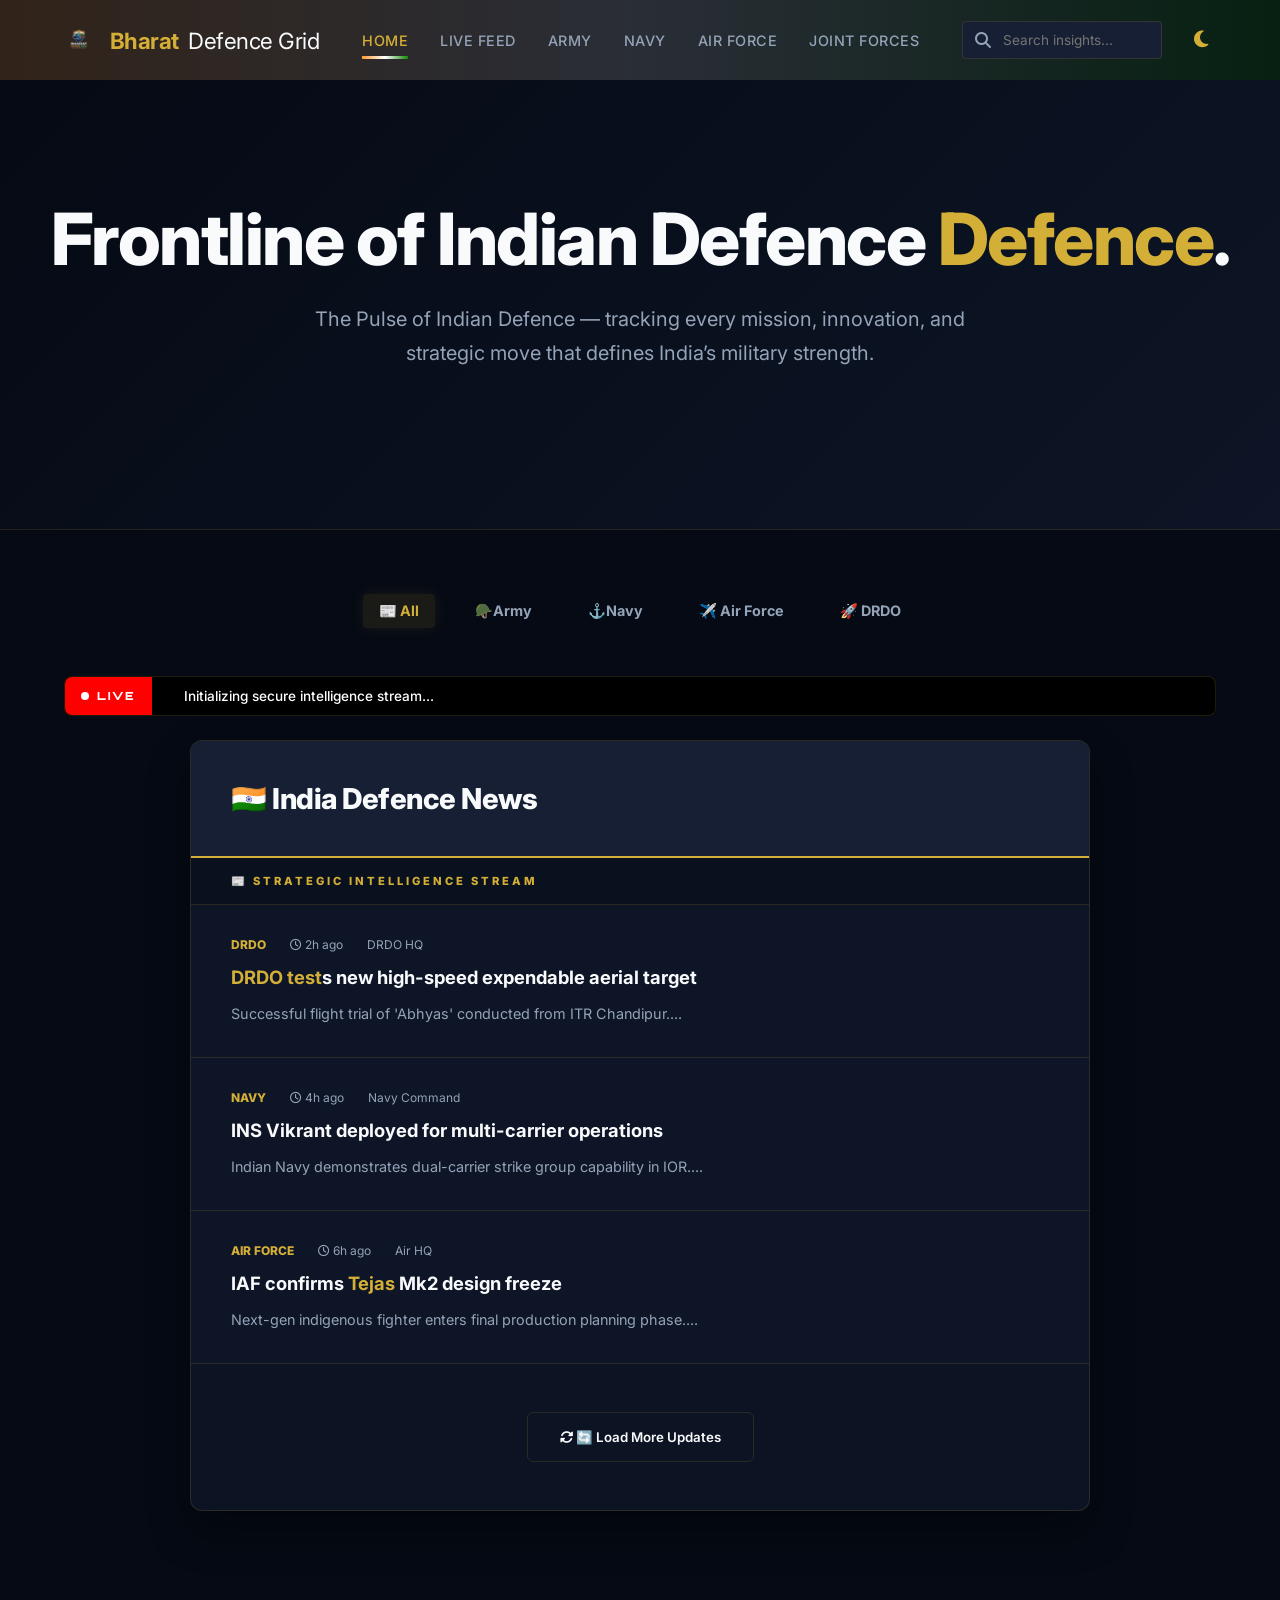
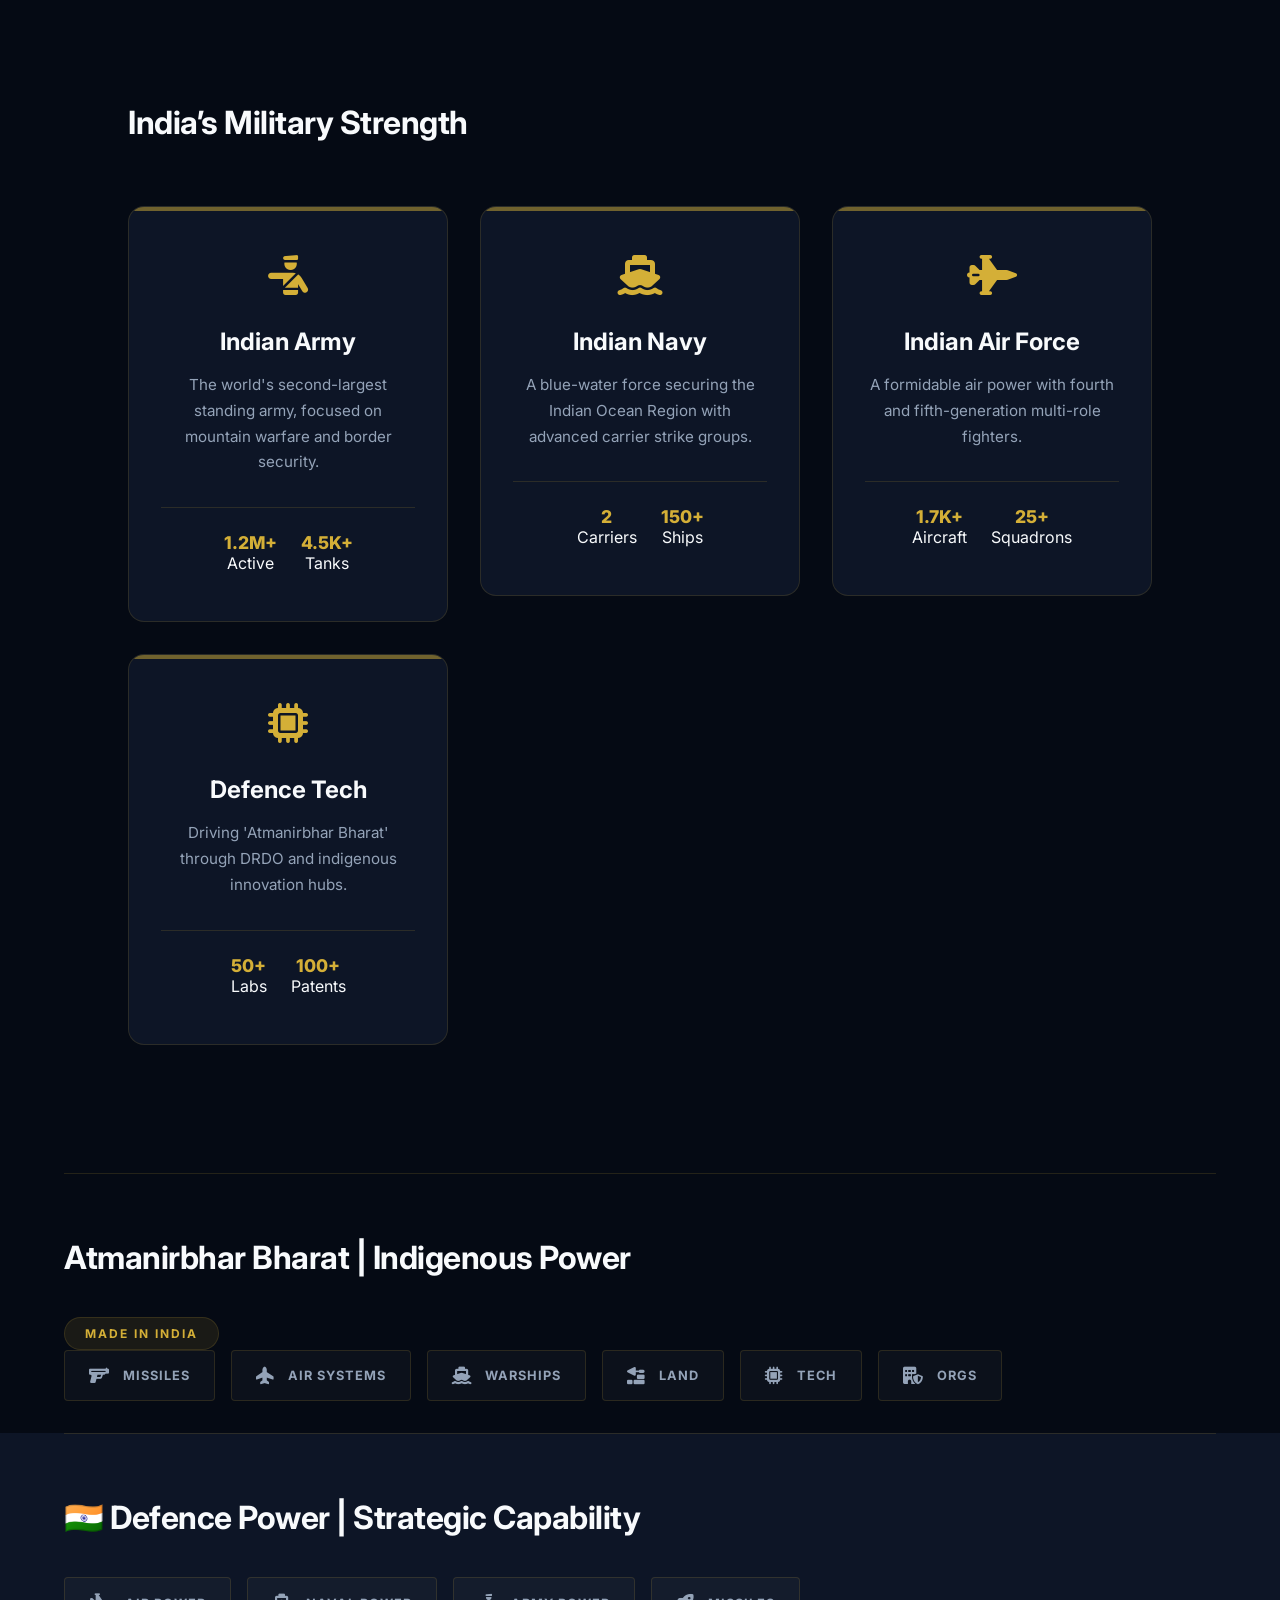
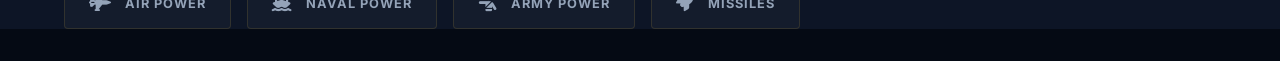
==== commit 3b41cb68: "Final Production Redeploy: Verifying cross-platform swipe mechanics and tactical HUD stability" ====
--- a/index.html
+++ b/index.html
@@ -29,7 +29,7 @@
                     style="height: 30px; margin-right: 6px;">
                 Bharat <span>Defence Grid</span>
             </div>
-            
+
             <div class="nav-toggle" id="navToggle">
                 <i class="fas fa-bars"></i>
             </div>
@@ -654,168 +654,314 @@
                         </button>
                         <button class="tab-btn" onclick="showPowerTab('PowerMissiles', event)">
                             <i class="fas fa-rocket"></i>
-                                        <!-- Strategic Power Slider -->
-                    <div class="power-slider">
-                        <div class="power-track" id="powerTrack">
-                            
-                            <!-- Air Power Slide -->
-                            <div class="power-slide">
-                                <div class="operations-grid">
-                                    <div class="info-block">
-                                        <h3>✈️ Fighters</h3>
-                                        <div class="tactical-list">
-                                            <div class="tactical-item"><strong>Su-30MKI</strong><span>Main backbone (heavy multirole)</span></div>
-                                            <div class="tactical-item"><strong>Rafale</strong><span>Advanced 4.5 gen fighter</span></div>
-                                            <div class="tactical-item"><strong>Tejas Mk1 / Mk1A</strong><span>Indigenous light fighter</span></div>
-                                            <div class="tactical-item"><strong>MiG-29UPG</strong><span>Upgraded air superiority fighter</span></div>
-                                            <div class="tactical-item"><strong>Jaguar DARIN III</strong><span>Deep strike aircraft</span></div>
-                                            <div class="tactical-item"><strong>Mirage 2000</strong><span>Precision strike fighter</span></div>
-                                        </div>
+                            <span> Missiles</span>
+                        </button>
+                    </div>
+
+                    <!-- Air Power -->
+                    <div id="PowerAir" class="tab-pane" style="margin-top: 2.5rem;">
+                        <div class="operations-grid">
+                            <div class="info-block">
+                                <h3>✈️ Fighters</h3>
+                                <div class="tactical-list">
+                                    <div class="tactical-item"><strong>Su-30MKI</strong><span>Main backbone (heavy
+                                            multirole)</span></div>
+                                    <div class="tactical-item"><strong>Rafale</strong><span>Advanced 4.5 gen
+                                            fighter</span></div>
+                                    <div class="tactical-item"><strong>Tejas Mk1 / Mk1A</strong><span>Indigenous light
+                                            fighter</span></div>
+                                    <div class="tactical-item"><strong>MiG-29UPG</strong><span>Upgraded air superiority
+                                            fighter</span></div>
+                                    <div class="tactical-item"><strong>Jaguar DARIN III</strong><span>Deep strike
+                                            aircraft</span></div>
+                                    <div class="tactical-item"><strong>Mirage 2000</strong><span>Precision strike
+                                            fighter</span></div>
+                                </div>
+                            </div>
+                            <div class="info-block">
+                                <h3>🛫 Transport Aircraft</h3>
+                                <div class="tactical-list">
+                                    <div class="tactical-item"><strong>C-17 Globemaster III</strong><span>Heavy lift
+                                            strategic transport</span></div>
+                                    <div class="tactical-item"><strong>C-130J Super Hercules</strong><span>Tactical
+                                            transport (special ops)</span></div>
+                                    <div class="tactical-item"><strong>IL-76</strong><span>Heavy transport</span></div>
+                                    <div class="tactical-item"><strong>An-32</strong><span>Medium transport
+                                            (workhorse)</span></div>
+                                    <div class="tactical-item"><strong>Dornier Do-228</strong><span>Light transport /
+                                            utility</span></div>
+                                </div>
+                            </div>
+                            <div class="info-block">
+                                <h3>🚁 Helicopters</h3>
+                                <div class="tactical-list">
+                                    <div class="tactical-item"><strong>AH-64E Apache</strong><span>Attack
+                                            helicopter</span></div>
+                                    <div class="tactical-item"><strong>CH-47 Chinook</strong><span>Heavy lift
+                                            helicopter</span></div>
+                                    <div class="tactical-item"><strong>HAL Dhruv (ALH)</strong><span>Utility
+                                            helicopter</span></div>
+                                    <div class="tactical-item"><strong>Mi-17 V5</strong><span>Medium lift (most
+                                            used)</span></div>
+                                    <div class="tactical-item"><strong>HAL Prachand LCH</strong><span>Light combat
+                                            helicopter</span></div>
+                                    <div class="tactical-item"><strong>Chetak / Cheetah</strong><span>Light utility (old
+                                            but used)</span></div>
+                                </div>
+                            </div>
+                            <div class="info-block">
+                                <h3>🛸 UAV / Drones</h3>
+                                <div class="tactical-list">
+                                    <div class="tactical-item"><strong>IAI Heron</strong><span>Surveillance UAV</span>
                                     </div>
-                                    <div class="info-block">
-                                        <h3>🛫 Transport Aircraft</h3>
-                                        <div class="tactical-list">
-                                            <div class="tactical-item"><strong>C-17 Globemaster III</strong><span>Heavy lift strategic transport</span></div>
-                                            <div class="tactical-item"><strong>C-130J Super Hercules</strong><span>Tactical transport (special ops)</span></div>
-                                            <div class="tactical-item"><strong>IL-76</strong><span>Heavy transport</span></div>
-                                            <div class="tactical-item"><strong>An-32</strong><span>Medium transport (workhorse)</span></div>
-                                            <div class="tactical-item"><strong>Dornier Do-228</strong><span>Light transport / utility</span></div>
-                                        </div>
+                                    <div class="tactical-item"><strong>IAI Searcher</strong><span>Tactical UAV</span>
                                     </div>
-                                    <div class="info-block">
-                                        <h3>🚁 Helicopters</h3>
-                                        <div class="tactical-list">
-                                            <div class="tactical-item"><strong>AH-64E Apache</strong><span>Attack helicopter</span></div>
-                                            <div class="tactical-item"><strong>CH-47 Chinook</strong><span>Heavy lift helicopter</span></div>
-                                            <div class="tactical-item"><strong>HAL Dhruv (ALH)</strong><span>Utility helicopter</span></div>
-                                            <div class="tactical-item"><strong>Mi-17 V5</strong><span>Medium lift (most used)</span></div>
-                                            <div class="tactical-item"><strong>HAL Prachand LCH</strong><span>Light combat helicopter</span></div>
-                                            <div class="tactical-item"><strong>Chetak / Cheetah</strong><span>Light utility (old but used)</span></div>
-                                        </div>
-                                    </div>
-                                    <div class="info-block">
-                                        <h3>🛸 UAV / Drones</h3>
-                                        <div class="tactical-list">
-                                            <div class="tactical-item"><strong>IAI Heron</strong><span>Surveillance UAV</span></div>
-                                            <div class="tactical-item"><strong>IAI Searcher</strong><span>Tactical UAV</span></div>
-                                            <div class="tactical-item"><strong>Heron TP</strong><span>Advanced long endurance UAV</span></div>
-                                            <div class="tactical-item"><strong>Rustom (TAPAS)</strong><span>Indigenous UAV (developing)</span></div>
-                                        </div>
-                                    </div>
-                                </div>
-                            </div>
-
-                            <!-- Naval Power Slide -->
-                            <div class="power-slide">
-                                <div class="operations-grid">
-                                    <div class="info-block">
-                                        <h3>🚢 Aircraft Carriers</h3>
-                                        <div class="tactical-list">
-                                            <div class="tactical-item"><strong>INS Vikrant</strong><span>Indigenous carrier with MiG-29K operations & STOBAR system</span></div>
-                                            <div class="tactical-item"><strong>INS Vikramaditya</strong><span>Modified Kiev-class carrier operating MiG-29K fighters</span></div>
-                                        </div>
-                                    </div>
-                                    <div class="info-block">
-                                        <h3>⚓ Destroyers</h3>
-                                        <div class="tactical-list">
-                                            <div class="project-group-label">Project 15B (Visakhapatnam Class)</div>
-                                            <div class="tactical-item"><strong>INS Visakhapatnam</strong><span>Stealth destroyer (BrahMos & P15B)</span></div>
-                                            <div class="tactical-item"><strong>INS Mormugao</strong><span>Guided missile stealth with modern sensors</span></div>
-                                            <div class="tactical-item"><strong>INS Imphal</strong><span>Latest with enhanced survivability</span></div>
-                                            <div class="tactical-item"><strong>INS Surat</strong><span>Newest (trials/induction phase)</span></div>
-                                            <div class="project-group-label">Kolkata Class</div>
-                                            <div class="tactical-item"><strong>INS Kolkata</strong><span>Advanced (BrahMos strike capability)</span></div>
-                                            <div class="tactical-item"><strong>INS Kochi</strong><span>Multi-role with strong air defence</span></div>
-                                            <div class="tactical-item"><strong>INS Chennai</strong><span>Long-range strike destroyer</span></div>
-                                        </div>
-                                    </div>
-                                    <div class="info-block">
-                                        <h3>🤿 Submarines</h3>
-                                        <div class="tactical-list">
-                                            <div class="project-group-label">SSBN (Nuclear Ballistic)</div>
-                                            <div class="tactical-item"><strong>INS Arihant / Arighat / Aridhaman</strong><span>Nuclear triad SLBM capability</span></div>
-                                            <div class="project-group-label">Kalvari Class (Scorpene)</div>
-                                            <div class="tactical-item"><strong>Kalvari / Khanderi / Karanj / Vela / Vagir / Vagsheer</strong><span>Silent attack submarines</span></div>
-                                        </div>
-                                    </div>
-                                    <div class="info-block">
-                                        <h3>🚤 Corvettes</h3>
-                                        <div class="tactical-list">
-                                            <div class="project-group-label">ASW & Stealth</div>
-                                            <div class="tactical-item"><strong>Kamorta / Kadmatt / Kiltan / Kavaratti</strong><span>Stealth anti-submarine corvettes</span></div>
-                                            <div class="tactical-item"><strong>Arnala Class</strong><span>New shallow water ASW (Upcoming)</span></div>
-                                        </div>
-                                    </div>
-                                </div>
-                            </div>
-
-                            <!-- Army Power Slide -->
-                            <div class="power-slide">
-                                <div class="operations-grid">
-                                    <div class="info-block">
-                                        <h3>🪖 Infantry Combat Systems</h3>
-                                        <div class="tactical-list">
-                                            <div class="tactical-item"><strong>Infantry Battalions</strong><span>Core fighting units for ground combat & border security</span></div>
-                                            <div class="tactical-item"><strong>SIG716 / AK-203</strong><span>Modern 7.62mm and 7.62x39mm assault rifles</span></div>
-                                            <div class="tactical-item"><strong>Bulletproof Gear</strong><span>Advanced ballistic protection for frontline troops</span></div>
-                                            <div class="tactical-item"><strong>Night Vision</strong><span>Tactical NVDs for low-light & covert operations</span></div>
-                                            <div class="tactical-item"><strong>Battlefield Systems</strong><span>Digital communication & surveillance Support</span></div>
-                                        </div>
-                                    </div>
-                                    <div class="info-block">
-                                        <h3>🛡️ Armoured (Tanks)</h3>
-                                        <div class="tactical-list">
-                                            <div class="tactical-item"><strong>Arjun Mk1A</strong><span>Indigenous main battle tank with advanced fire control</span></div>
-                                            <div class="tactical-item"><strong>T-90 Bhishma</strong><span>Primary battle tank with night-fighting capability</span></div>
-                                            <div class="tactical-item"><strong>T-72 Ajeya</strong><span>Upgraded multi-role battle tank (Large numbers)</span></div>
-                                            <div class="tactical-item"><strong>Zorawar Tank</strong><span>Lightweight tank for high-altitude warfare (New)</span></div>
-                                        </div>
-                                    </div>
-                                    <div class="info-block">
-                                        <h3>💣 Artillery & Rocket Systems</h3>
-                                        <div class="tactical-list">
-                                            <div class="tactical-item"><strong>K9 Vajra</strong><span>Self-propelled artillery for rapid deployment</span></div>
-                                            <div class="tactical-item"><strong>Dhanush / ATAGS</strong><span>Indigenous long-range howitzer systems</span></div>
-                                            <div class="tactical-item"><strong>Pinaka MBRL</strong><span>Tactical multi-barrel rocket system (Area saturation)</span></div>
-                                            <div class="tactical-item"><strong>M777 Howitzer</strong><span>Lightweight ultra-mobile mountain artillery</span></div>
-                                        </div>
-                                    </div>
-                                </div>
-                            </div>
-
-                            <!-- Missiles Power Slide -->
-                            <div class="power-slide">
-                                <div class="operations-grid">
-                                    <div class="info-block">
-                                        <h3>🚀 Ballistic Missiles</h3>
-                                        <div class="tactical-list">
-                                            <div class="tactical-item"><strong>Agni Series (I-V)</strong><span>Strategic nuclear deterrence (700km to 5000km+)</span></div>
-                                            <div class="tactical-item"><strong>Agni Prime</strong><span>New-gen high-accuracy tactical ballistic missile</span></div>
-                                            <div class="tactical-item"><strong>Prithvi / Pralay</strong><span>Short range battlefield surface-to-surface missiles</span></div>
-                                            <div class="tactical-item"><strong>K-4 SLBM</strong><span>Submarine-launched strategic missile (Deterrence)</span></div>
-                                        </div>
-                                    </div>
-                                    <div class="info-block">
-                                        <h3>🎯 Cruise Missiles</h3>
-                                        <div class="tactical-list">
-                                            <div class="tactical-item"><strong>BrahMos (Supersonic)</strong><span>World's fastest cruise missile (Multi-platform)</span></div>
-                                            <div class="tactical-item"><strong>BrahMos-ER / A</strong><span>Extended range and Air-launched variants</span></div>
-                                            <div class="tactical-item"><strong>Nirbhay / LACM</strong><span>Indigenous long-range subsonic cruise missiles</span></div>
-                                        </div>
-                                    </div>
-                                    <div class="info-block">
-                                        <h3>🛡️ Air Defence</h3>
-                                        <div class="tactical-list">
-                                            <div class="tactical-item"><strong>S-400 Triumf</strong><span>Long range multi-layer air defence umbrella</span></div>
-                                            <div class="tactical-item"><strong>Akash / Akash-NG</strong><span>Indigenous multi-target medium range defence</span></div>
-                                            <div class="tactical-item"><strong>Barak-8 (LRSAM)</strong><span>Naval and land-based long range defence</span></div>
-                                        </div>
-                                    </div>
-                                </div>
-                            </div>
-
-                        </div>
-                    </div>ystems</span></div>
+                                    <div class="tactical-item"><strong>Heron TP</strong><span>Advanced long endurance
+                                            UAV</span></div>
+                                    <div class="tactical-item"><strong>Rustom (TAPAS)</strong><span>Indigenous UAV
+                                            (developing)</span></div>
+                                </div>
+                            </div>
+                        </div>
+                    </div>
+
+                    <!-- Naval Power -->
+                    <div id="PowerNavy" class="tab-pane" style="margin-top: 2.5rem;">
+                        <div class="operations-grid">
+
+                            <!-- Carriers -->
+                            <div class="info-block">
+                                <h3>🚢 Aircraft Carriers</h3>
+                                <div class="tactical-list">
+                                    <div class="tactical-item"><strong>INS Vikrant</strong><span>Indigenous carrier with
+                                            MiG-29K operations & STOBAR system</span></div>
+                                    <div class="tactical-item"><strong>INS Vikramaditya</strong><span>Modified
+                                            Kiev-class carrier operating MiG-29K fighters</span></div>
+                                </div>
+                            </div>
+
+                            <!-- Destroyers -->
+                            <div class="info-block">
+                                <h3>⚓ Destroyers</h3>
+                                <div class="tactical-list">
+                                    <div class="project-group-label">Project 15B (Visakhapatnam Class)</div>
+                                    <div class="tactical-item"><strong>INS Visakhapatnam</strong><span>Stealth destroyer
+                                            (BrahMos & P15B)</span></div>
+                                    <div class="tactical-item"><strong>INS Mormugao</strong><span>Guided missile stealth
+                                            with modern sensors</span></div>
+                                    <div class="tactical-item"><strong>INS Imphal</strong><span>Latest with enhanced
+                                            survivability</span></div>
+                                    <div class="tactical-item"><strong>INS Surat</strong><span>Newest (trials/induction
+                                            phase)</span></div>
+
+                                    <div class="project-group-label">Kolkata Class</div>
+                                    <div class="tactical-item"><strong>INS Kolkata</strong><span>Advanced (BrahMos
+                                            strike capability)</span></div>
+                                    <div class="tactical-item"><strong>INS Kochi</strong><span>Multi-role with strong
+                                            air defence</span></div>
+                                    <div class="tactical-item"><strong>INS Chennai</strong><span>Long-range strike
+                                            destroyer</span></div>
+
+                                    <div class="project-group-label">Delhi Class (Upgraded)</div>
+                                    <div class="tactical-item"><strong>INS Delhi</strong><span>Multi-role (upgraded
+                                            legacy)</span></div>
+                                    <div class="tactical-item"><strong>INS Mysore / INS Mumbai</strong><span>Air defence
+                                            & strike</span></div>
+
+                                    <div class="project-group-label">Legacy/Reserve</div>
+                                    <div class="tactical-item"><strong>INS Rajput / Rana</strong><span>Older guided
+                                            missile destroyers</span></div>
+                                </div>
+                            </div>
+
+                            <!-- Frigates -->
+                            <div class="info-block">
+                                <h3>🛳️ Frigates</h3>
+                                <div class="tactical-list">
+                                    <div class="project-group-label">Project 17A (Nilgiri Class)</div>
+                                    <div class="tactical-item"><strong>INS Nilgiri / Himgiri /
+                                            Udaygiri</strong><span>Next-gen stealth frigates</span></div>
+
+                                    <div class="project-group-label">Shivalik Class (Project 17)</div>
+                                    <div class="tactical-item"><strong>INS Shivalik / Satpura /
+                                            Sahyadri</strong><span>Stealth multi-role frigates</span></div>
+
+                                    <div class="project-group-label">Talwar Class (Project 1135.6)</div>
+                                    <div class="tactical-item"><strong>Talwar / Trishul / Tabar / Teg / Tarkash /
+                                            Trikand</strong><span>Advanced stealth frigates</span></div>
+
+                                    <div class="project-group-label">Indigenous Guided Missile</div>
+                                    <div class="tactical-item"><strong>INS Brahmaputra / Betwa /
+                                            Beas</strong><span>Multi-role legacy frigates</span></div>
+                                </div>
+                            </div>
+
+                            <!-- Submarines -->
+                            <div class="info-block">
+                                <h3>🤿 Submarines</h3>
+                                <div class="tactical-list">
+                                    <div class="project-group-label">SSBN (Nuclear Ballistic)</div>
+                                    <div class="tactical-item"><strong>INS Arihant / Arighat /
+                                            Aridhaman</strong><span>Nuclear triad SLBM capability</span></div>
+
+                                    <div class="project-group-label">Kalvari Class (Scorpene)</div>
+                                    <div class="tactical-item"><strong>Kalvari / Khanderi / Karanj / Vela / Vagir /
+                                            Vagsheer</strong><span>Silent attack submarines</span></div>
+
+                                    <div class="project-group-label">Diesel-Electric Fleet</div>
+                                    <div class="tactical-item"><strong>Sindhughosh Class</strong><span>Kilo-class
+                                            (missile capable)</span></div>
+                                    <div class="tactical-item"><strong>Shishumar Class</strong><span>Type 209 (German
+                                            origin)</span></div>
+                                </div>
+                            </div>
+
+                            <!-- Corvettes -->
+                            <div class="info-block">
+                                <h3>🚤 Corvettes</h3>
+                                <div class="tactical-list">
+                                    <div class="project-group-label">ASW & Stealth</div>
+                                    <div class="tactical-item"><strong>Kamorta / Kadmatt / Kiltan /
+                                            Kavaratti</strong><span>Stealth anti-submarine corvettes</span></div>
+                                    <div class="tactical-item"><strong>Arnala Class</strong><span>New shallow water ASW
+                                            (Upcoming)</span></div>
+
+                                    <div class="project-group-label">Missile & Strike</div>
+                                    <div class="tactical-item"><strong>Kora / Kirch / Veer / Nipat /
+                                            Nirghat</strong><span>High-speed strike vessels</span></div>
+                                </div>
+                            </div>
+
+                        </div>
+                    </div>
+
+                    <!-- Army Power -->
+                    <div id="PowerArmy" class="tab-pane" style="margin-top: 2.5rem;">
+                        <div class="operations-grid">
+
+                            <!-- Infantry -->
+                            <div class="info-block">
+                                <h3>🪖 Infantry Combat Systems</h3>
+                                <div class="tactical-list">
+                                    <div class="tactical-item"><strong>Infantry Battalions</strong><span>Core fighting
+                                            units for ground combat & border security</span></div>
+                                    <div class="tactical-item"><strong>SIG716 / AK-203</strong><span>Modern 7.62mm and
+                                            7.62x39mm assault rifles</span></div>
+                                    <div class="tactical-item"><strong>Bulletproof Gear</strong><span>Advanced ballistic
+                                            protection for frontline troops</span></div>
+                                    <div class="tactical-item"><strong>Night Vision</strong><span>Tactical NVDs for
+                                            low-light & covert operations</span></div>
+                                    <div class="tactical-item"><strong>Battlefield Systems</strong><span>Digital
+                                            communication & digital surveillance Support</span></div>
+                                </div>
+                            </div>
+
+                            <!-- Tanks -->
+                            <div class="info-block">
+                                <h3>🛡️ Armoured (Tanks)</h3>
+                                <div class="tactical-list">
+                                    <div class="tactical-item"><strong>Arjun Mk1A</strong><span>Indigenous main battle
+                                            tank with advanced fire control</span></div>
+                                    <div class="tactical-item"><strong>T-90 Bhishma</strong><span>Primary battle tank
+                                            with night-fighting capability</span></div>
+                                    <div class="tactical-item"><strong>T-72 Ajeya</strong><span>Upgraded multi-role
+                                            battle tank (Large numbers)</span></div>
+                                    <div class="tactical-item"><strong>Zorawar Tank</strong><span>Lightweight tank for
+                                            high-altitude warfare (New)</span></div>
+                                    <div class="tactical-item"><strong>Future FRCV</strong><span>Next-gen tank program
+                                            (planned replacement)</span></div>
+                                </div>
+                            </div>
+
+                            <!-- Artillery -->
+                            <div class="info-block">
+                                <h3>💣 Artillery & Rocket Systems</h3>
+                                <div class="tactical-list">
+                                    <div class="tactical-item"><strong>K9 Vajra</strong><span>Self-propelled artillery
+                                            for rapid deployment</span></div>
+                                    <div class="tactical-item"><strong>Dhanush / ATAGS</strong><span>Indigenous
+                                            long-range howitzer systems</span></div>
+                                    <div class="tactical-item"><strong>Pinaka MBRL</strong><span>Tactical multi-barrel
+                                            rocket system (Area saturation)</span></div>
+                                    <div class="tactical-item"><strong>M777 Howitzer</strong><span>Lightweight
+                                            ultra-mobile mountain artillery</span></div>
+                                    <div class="tactical-item"><strong>Grad BM-21</strong><span>Legacy area saturation
+                                            rocket systems</span></div>
+                                </div>
+                            </div>
+
+                            <!-- Brigades -->
+                            <div class="info-block">
+                                <h3>🪖 Strategic Formations</h3>
+                                <div class="tactical-list">
+                                    <div class="tactical-item"><strong>Strike Corps</strong><span>Offensive formations
+                                            for deep tactical operations</span></div>
+                                    <div class="tactical-item"><strong>Mountain Brigade</strong><span>Specialized
+                                            experts for high-altitude warfare</span></div>
+                                    <div class="tactical-item"><strong>Armoured Brigade</strong><span>Heavy offensive
+                                            units (Tank heavy formations)</span></div>
+                                    <div class="tactical-item"><strong>Mechanized Brigade</strong><span>Infantry with
+                                            BMP armoured vehicle mobility</span></div>
+                                    <div class="tactical-item"><strong>Rapid Division</strong><span>Quick deployment
+                                            forces (~3000-5000 troops)</span></div>
+                                </div>
+                            </div>
+
+                            <!-- Special Forces -->
+                            <div class="info-block">
+                                <h3>⚔️ Elite Special Forces</h3>
+                                <div class="tactical-list">
+                                    <div class="tactical-item"><strong>Para SF</strong><span>Elite forces for covert &
+                                            surgical missions</span></div>
+                                    <div class="tactical-item"><strong>Para Commandos</strong><span>High-risk operations
+                                            & counter-terrorism</span></div>
+                                    <div class="tactical-item"><strong>MARCOS / Garuds</strong><span>Naval & Air Force
+                                            special operations support</span></div>
+                                    <div class="tactical-item"><strong>NSG</strong><span>Elite counter-terrorism force
+                                            (Phantoms)</span></div>
+                                </div>
+                            </div>
+                        </div>
+                    </div>
+
+                    <!-- Missiles -->
+                    <div id="PowerMissiles" class="tab-pane" style="margin-top: 2.5rem;">
+                        <div class="operations-grid">
+                            <div class="info-block">
+                                <h3>🚀 Ballistic Missiles</h3>
+                                <div class="tactical-list">
+                                    <div class="tactical-item"><strong>Agni Series (I-V)</strong><span>Strategic nuclear
+                                            deterrence (700km to 5000km+)</span></div>
+                                    <div class="tactical-item"><strong>Agni Prime</strong><span>New-gen high-accuracy
+                                            tactical ballistic missile</span></div>
+                                    <div class="tactical-item"><strong>Prithvi / Pralay</strong><span>Short range
+                                            battlefield surface-to-surface missiles</span></div>
+                                    <div class="tactical-item"><strong>K-4 SLBM</strong><span>Submarine-launched
+                                            strategic missile (Deterrence)</span></div>
+                                </div>
+                            </div>
+                            <div class="info-block">
+                                <h3>🎯 Cruise Missiles</h3>
+                                <div class="tactical-list">
+                                    <div class="tactical-item"><strong>BrahMos (Supersonic)</strong><span>World's
+                                            fastest cruise missile (Multi-platform)</span></div>
+                                    <div class="tactical-item"><strong>BrahMos-ER / A</strong><span>Extended range and
+                                            Air-launched variants</span></div>
+                                    <div class="tactical-item"><strong>Nirbhay / LACM</strong><span>Indigenous
+                                            long-range subsonic cruise missiles</span></div>
+                                </div>
+                            </div>
+                            <div class="info-block">
+                                <h3>🛡️ Air Defence</h3>
+                                <div class="tactical-list">
+                                    <div class="tactical-item"><strong>S-400 Triumf</strong><span>Long range multi-layer
+                                            air defence umbrella</span></div>
+                                    <div class="tactical-item"><strong>Akash / Akash-NG</strong><span>Indigenous
+                                            multi-target medium range defence</span></div>
+                                    <div class="tactical-item"><strong>Barak-8 (LRSAM)</strong><span>Naval and
+                                            land-based long range defence</span></div>
+                                    <div class="tactical-item"><strong>QRSAM / MRSAM</strong><span>Quick reaction and
+                                            medium range tactical systems</span></div>
                                 </div>
                             </div>
                         </div>
--- a/index.css
+++ b/index.css
@@ -1206,35 +1206,4 @@
     font-size: 0.85rem;
     color: var(--text-secondary);
     line-height: 1.5;
-}
-
-/* Strategic Power Slider */
-.power-slider {
-    width: 100%;
-    overflow: hidden;
-    position: relative;
-    margin-top: 2rem;
-    touch-action: pan-y; /* Prevent vertical jitter while swiping */
-}
-
-.power-track {
-    display: flex;
-    transition: transform 0.5s cubic-bezier(0.16, 1, 0.3, 1);
-    width: 400%; /* 4 cards */
-    will-change: transform;
-}
-
-.power-slide {
-    flex: 0 0 25%;
-    width: 100%;
-    padding: 0 4px;
-}
-
-@media (max-width: 992px) {
-    .power-track {
-        cursor: grab;
-    }
-    .power-track:active {
-        cursor: grabbing;
-    }
 }
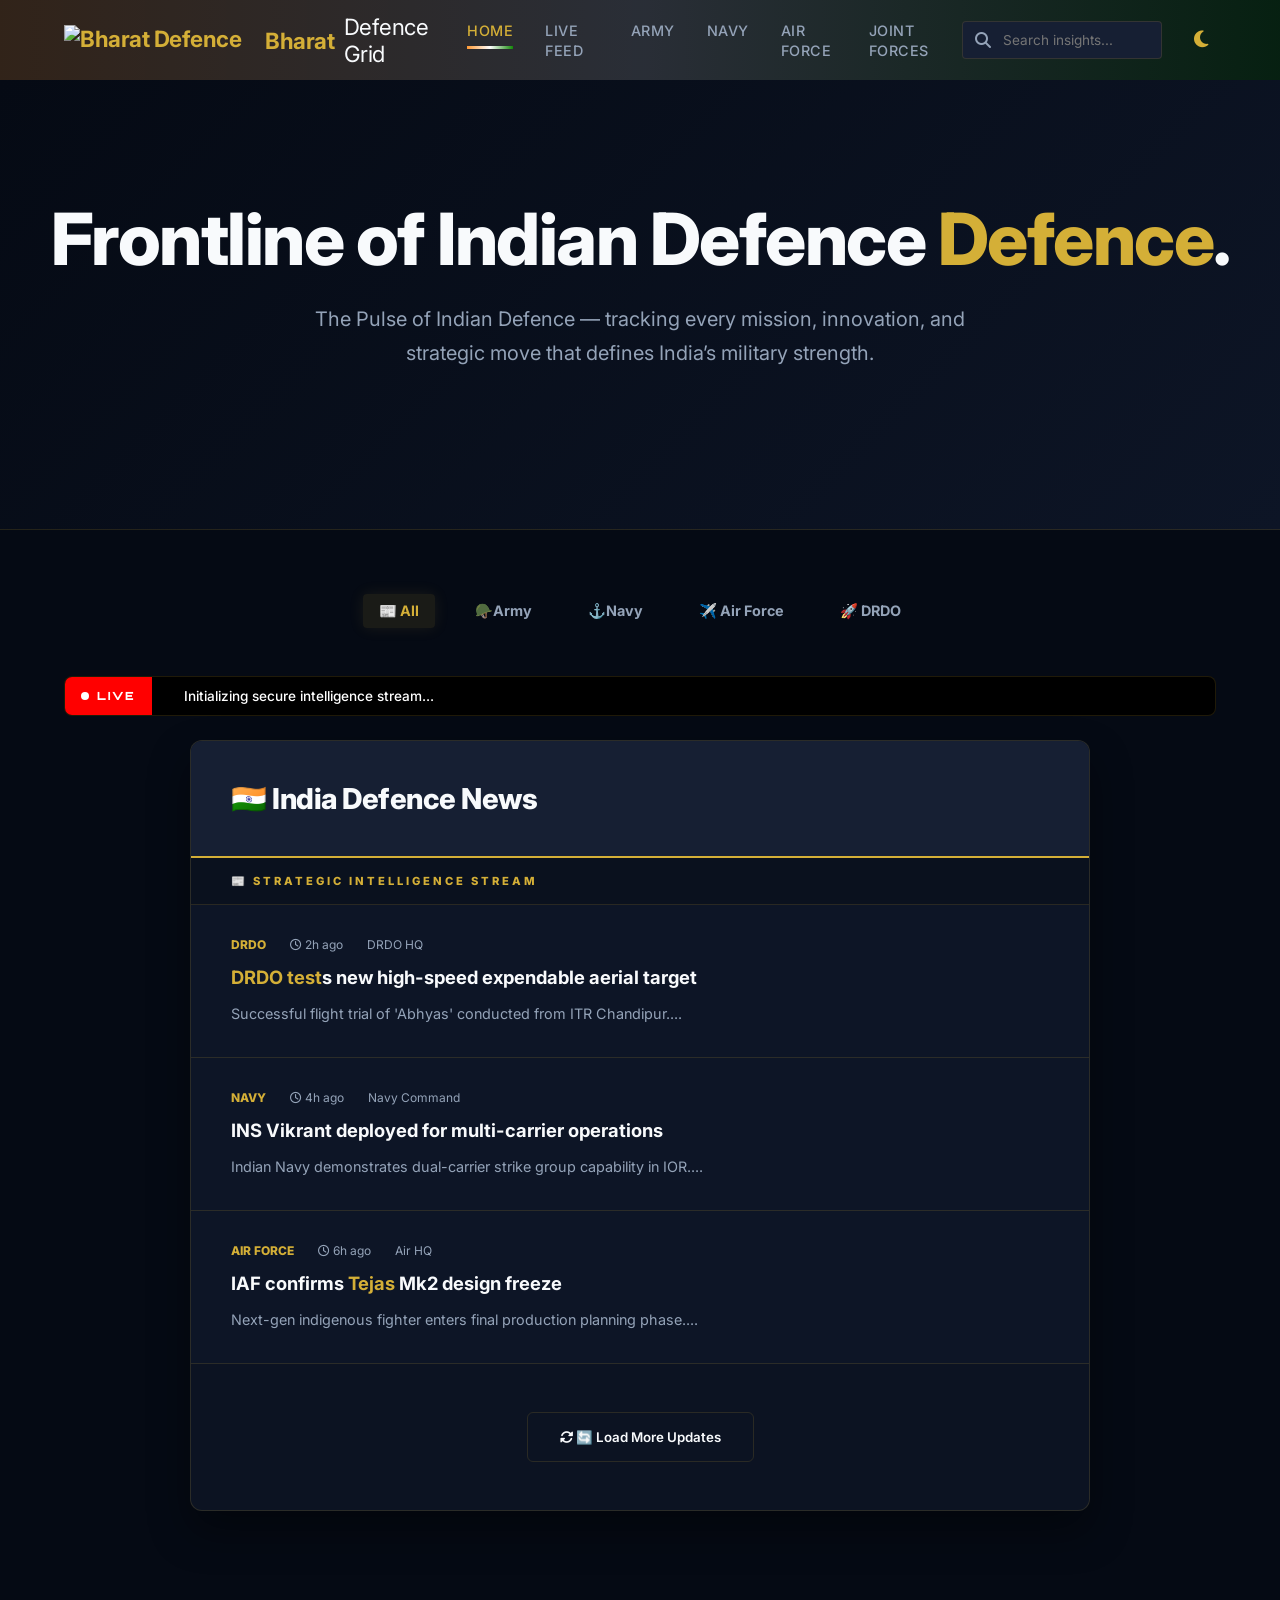
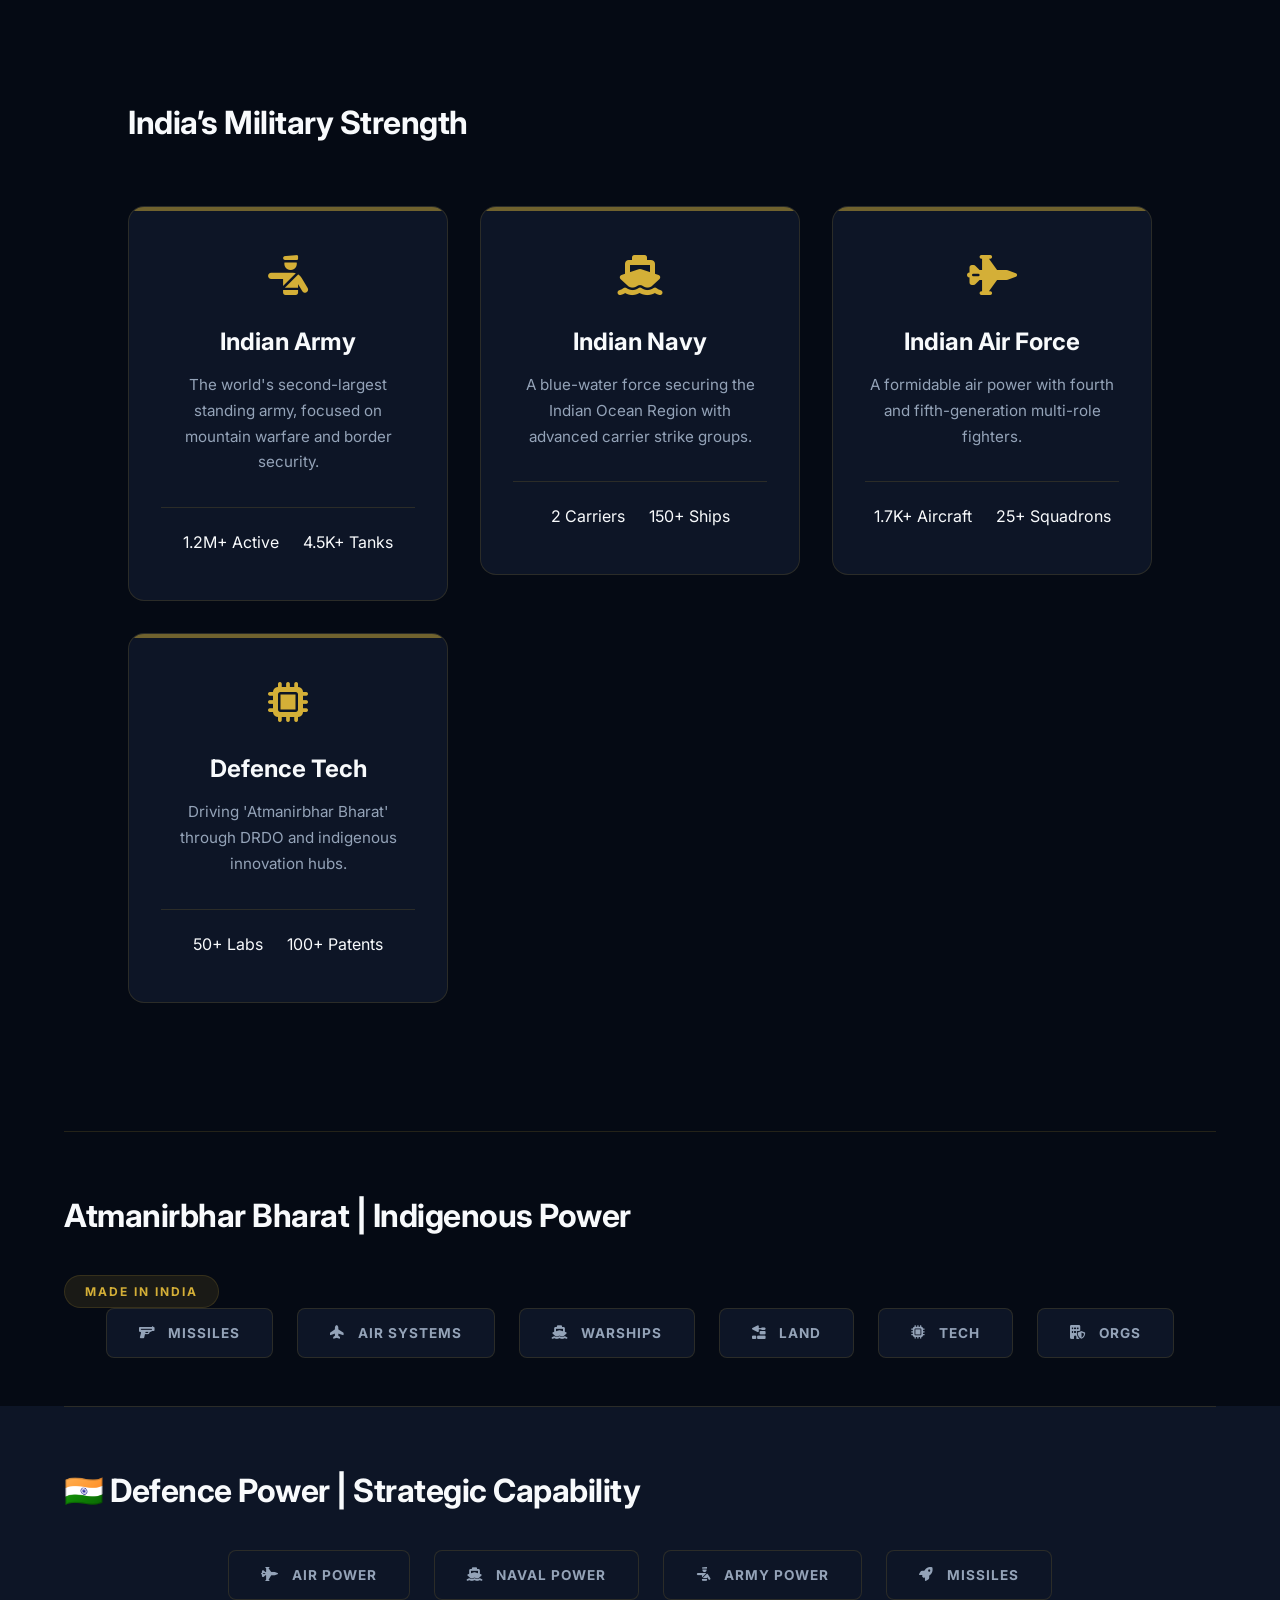
==== commit 2531feff: "Mobile Responsiveness Optimization: Transform into a premium, app-like experience" ====
--- a/index.html
+++ b/index.html
@@ -25,7 +25,7 @@
     <nav class="navbar" id="mainNavbar">
         <div class="nav-left">
             <div class="logo">
-                <img src="assets/Bharat Defence Grid logo.png" alt="Bharat Defence Grid"
+                <img loading=" lazy\ src="assets/Bharat Defence Grid logo.png" alt="Bharat Defence Grid"
                     style="height: 30px; margin-right: 6px;">
                 Bharat <span>Defence Grid</span>
             </div>
@@ -976,4 +976,4 @@
     <script src="script.js"></script>
 </body>
 
-</html>+</html>
--- a/index.css
+++ b/index.css
@@ -1,1209 +1,1104 @@
-:root {
-    /* Premium Professional Theme - Dark (Default) */
-    --bg-primary: #050a14;
-    --bg-secondary: #0d1526;
-    --bg-accent: #161f33;
-    --text-primary: #f8fafc;
-    --text-secondary: #94a3b8;
-    --accent-color: #d4af37;
-    /* Sophisticated Gold */
-    --accent-hover: #b8962e;
-    --border-color: rgba(212, 175, 55, 0.15);
-    --nav-height: 80px;
-    --transition: all 0.4s cubic-bezier(0.16, 1, 0.3, 1);
-    --glass-bg: rgba(5, 10, 20, 0.85);
-    --shadow-premium: 0 20px 40px rgba(0, 0, 0, 0.4);
-}
-
-[data-theme="light"] {
-    --bg-primary: #f8fafc;
-    --bg-secondary: #ffffff;
-    --bg-accent: #f1f5f9;
-    --text-primary: #0f172a;
-    --text-secondary: #475569;
-    --accent-color: #927429;
-    --accent-hover: #755c1f;
-    --border-color: rgba(15, 23, 42, 0.1);
-    --glass-bg: rgba(248, 250, 252, 0.85);
-    --shadow-premium: 0 20px 40px rgba(15, 23, 42, 0.1);
-}
-
-* {
-    margin: 0;
-    padding: 0;
-    box-sizing: border-box;
-    font-family: 'Inter', sans-serif;
-}
-
-
-body {
-    background-color: var(--bg-primary);
-    color: var(--text-primary);
-    transition: var(--transition);
-    overflow-x: hidden;
-}
-
-/* Navbar Styles */
-.navbar {
-    position: fixed;
-    top: 0;
-    left: 0;
-    width: 100%;
-    height: var(--nav-height);
-    /* Highly Visible Indian Flag Fade INSIDE the Navbar background */
-    background: linear-gradient(to right,
-            rgba(255, 153, 51, 0.18) 0%,
-            rgba(255, 255, 255, 0.15) 50%,
-            rgba(19, 136, 8, 0.18) 100%),
-        var(--glass-bg);
-
-    backdrop-filter: blur(16px);
-    -webkit-backdrop-filter: blur(16px);
-    border: none;
-    display: flex;
-    align-items: center;
-    justify-content: space-between;
-    padding: 0 4rem;
-    z-index: 1000;
-    transition: var(--transition);
-    gap: 1rem;
-}
-
-.nav-toggle {
-    display: none;
-    font-size: 1.4rem;
-    color: var(--accent-color);
-    cursor: pointer;
-    transition: var(--transition);
-    z-index: 1001;
-}
-
-.nav-toggle:hover {
-    color: var(--text-primary);
-    transform: scale(1.1);
-}
-
-
-
-.nav-left {
-    display: flex;
-    align-items: center;
-    gap: 1rem;
-}
-
-.logo {
-    font-weight: 700;
-    font-size: 1.4rem;
-    color: var(--accent-color);
-    letter-spacing: -0.5px;
-    display: flex;
-    align-items: center;
-    gap: 0.6rem;
-    cursor: pointer;
-}
-
-.logo span {
-    color: var(--text-primary);
-    font-weight: 400;
-}
-
-
-.nav-menu {
-    display: flex;
-    list-style: none;
-    gap: 2rem;
-}
-
-.nav-link {
-    text-decoration: none;
-    color: var(--text-secondary);
-    font-size: 0.9rem;
-    font-weight: 500;
-    text-transform: uppercase;
-    letter-spacing: 0.5px;
-    transition: var(--transition);
-    position: relative;
-    padding: 0.5rem 0;
-}
-
-.nav-link:hover,
-.nav-link.active {
-    color: var(--accent-color);
-}
-
-.nav-link::after {
-    content: '';
-    position: absolute;
-    bottom: -2px;
-    left: 0;
-    width: 0;
-    height: 3px;
-    background: linear-gradient(to right, #FF9933, #FFFFFF, #138808);
-    transition: var(--transition);
-}
-
-
-.nav-link:hover::after,
-.nav-link.active::after {
-    width: 100%;
-}
-
-.nav-right {
-    display: flex;
-    align-items: center;
-    gap: 1.5rem;
-}
-
-/* Search Bar */
-.search-container {
-    position: relative;
-    display: flex;
-    align-items: center;
-}
-
-.search-input {
-    background: var(--bg-accent);
-    border: 1px solid var(--border-color);
-    color: var(--text-primary);
-    padding: 0.6rem 1rem 0.6rem 2.5rem;
-    border-radius: 4px;
-    font-size: 0.85rem;
-    outline: none;
-    width: 200px;
-    transition: var(--transition);
-}
-
-.search-input:focus {
-    width: 280px;
-    border-color: var(--accent-color);
-    box-shadow: 0 0 0 2px rgba(0, 255, 156, 0.1);
-}
-
-.search-icon {
-    position: absolute;
-    left: 0.8rem;
-    color: var(--text-secondary);
-    pointer-events: none;
-}
-
-/* Theme Toggle */
-.theme-toggle {
-    background: none;
-    border: none;
-    color: var(--text-primary);
-    cursor: pointer;
-    font-size: 1.2rem;
-    display: flex;
-    align-items: center;
-    justify-content: center;
-    padding: 0.5rem;
-    border-radius: 50%;
-    transition: var(--transition);
-}
-
-.theme-toggle:hover {
-    background: var(--bg-accent);
-    color: var(--accent-color);
-}
-
-/* Hero Section Spacing */
-.page-content {
-    margin-top: var(--nav-height);
-}
-
-/* Scanned Lines / Noise Effect (Tactical Feel) */
-/* Hero Section */
-.hero {
-    min-height: 50vh;
-    display: flex;
-    flex-direction: column;
-    justify-content: center;
-    align-items: center;
-    text-align: center;
-    padding: 2rem;
-    background: linear-gradient(135deg, var(--bg-primary) 0%, var(--bg-secondary) 100%);
-    position: relative;
-    overflow: hidden;
-    border-bottom: 1px solid var(--border-color);
-}
-
-.hero h1 {
-    font-size: clamp(2.5rem, 6vw, 4.5rem);
-    font-weight: 800;
-    margin-bottom: 1.5rem;
-    color: var(--text-primary);
-    letter-spacing: -1.5px;
-    line-height: 1.1;
-}
-
-.hero h1 span {
-    color: var(--accent-color);
-    position: relative;
-}
-
-.hero p {
-    font-size: 1.25rem;
-    color: var(--text-secondary);
-    max-width: 700px;
-    line-height: 1.7;
-    margin-bottom: 2.5rem;
-}
-
-.badge {
-    background: var(--bg-accent);
-    color: var(--accent-color);
-    padding: 0.5rem 1.25rem;
-    border-radius: 100px;
-    font-size: 0.75rem;
-    font-weight: 700;
-    text-transform: uppercase;
-    letter-spacing: 2px;
-    margin-bottom: 2rem;
-    border: 1px solid var(--border-color);
-
-    /* ✅ ADD THIS */
-    display: inline-block;
-    width: fit-content;
-}
-
-.hero-btns {
-    display: flex;
-    gap: 1rem;
-}
-
-.btn-primary {
-    background: var(--accent-color);
-    color: #000;
-    padding: 1rem 2rem;
-    border-radius: 6px;
-    text-decoration: none;
-    font-weight: 700;
-    transition: var(--transition);
-}
-
-.btn-primary:hover {
-    background: var(--accent-hover);
-    transform: translateY(-2px);
-}
-
-.btn-secondary {
-    background: transparent;
-    color: var(--text-primary);
-    padding: 1rem 2rem;
-    border-radius: 6px;
-    text-decoration: none;
-    font-weight: 600;
-    border: 1px solid var(--border-color);
-    transition: var(--transition);
-}
-
-.btn-secondary:hover {
-    background: var(--bg-accent);
-}
-
-/* Content Sections */
-.section-title {
-    font-size: 2rem;
-    font-weight: 700;
-    margin-bottom: 2.5rem;
-    letter-spacing: -0.5px;
-}
-
-.cards {
-    display: grid;
-    grid-template-columns: repeat(auto-fit, minmax(320px, 1fr));
-    gap: 2.5rem;
-    padding: 4rem;
-}
-
-.card {
-    background: var(--bg-secondary);
-    border: 1px solid var(--border-color);
-    padding: 2.5rem;
-    border-radius: 12px;
-    transition: var(--transition);
-    box-shadow: var(--shadow-premium);
-}
-
-.card:hover {
-    border-color: var(--accent-color);
-    transform: translateY(-8px);
-}
-
-.card h3 {
-    margin-bottom: 1rem;
-    font-weight: 700;
-    color: var(--text-primary);
-    font-size: 1.4rem;
-    letter-spacing: -0.5px;
-}
-
-.card p {
-    color: var(--text-secondary);
-    font-size: 1rem;
-    line-height: 1.6;
-    margin-bottom: 1.5rem;
-}
-
-.card-meta {
-    display: flex;
-    justify-content: space-between;
-    align-items: center;
-    margin-bottom: 1rem;
-}
-
-.category-badge {
-    padding: 0.3rem 0.8rem;
-    border-radius: 4px;
-    font-size: 0.7rem;
-    font-weight: 700;
-    text-transform: uppercase;
-    letter-spacing: 1px;
-    background: var(--bg-accent);
-}
-
-.category-badge.army {
-    color: #8bc34a;
-    border: 1px solid rgba(139, 195, 74, 0.3);
-}
-
-.category-badge.navy {
-    color: #03a9f4;
-    border: 1px solid rgba(3, 169, 244, 0.3);
-}
-
-.category-badge.air-force {
-    color: #ffeb3b;
-    border: 1px solid rgba(255, 235, 59, 0.3);
-}
-
-.category-badge.defence-tech {
-    color: #e91e63;
-    border: 1px solid rgba(233, 30, 99, 0.3);
-}
-
-.category-badge.general {
-    color: var(--text-secondary);
-    border: 1px solid var(--border-color);
-}
-
-
-.card-date {
-    font-size: 0.8rem;
-    color: var(--text-secondary);
-    font-style: italic;
-}
-
-.ai-btn {
-    display: flex;
-    align-items: center;
-    gap: 0.5rem;
-    background: linear-gradient(135deg, #d4af37, #b8962e);
-    color: #000;
-    border: none;
-    padding: 0.8rem 1.2rem;
-    border-radius: 6px;
-    font-size: 0.9rem;
-    font-weight: 700;
-    cursor: pointer;
-    transition: var(--transition);
-    width: 100%;
-    justify-content: center;
-}
-
-.ai-btn i {
-    font-size: 0.9rem;
-}
-
-.ai-btn:hover {
-    transform: translateY(-2px);
-    box-shadow: 0 4px 15px rgba(212, 175, 55, 0.3);
-}
-
-/* Strategic Intelligence Feed - List Style */
-.news-section {
-    background: var(--bg-primary);
-    padding: 0;
-}
-
-.sector-tabs {
-    display: flex;
-    justify-content: center;
-    gap: 1.5rem;
-    margin-bottom: 3rem;
-    font-family: 'Orbitron', sans-serif;
-}
-
-.sector-btn {
-    background: transparent;
-    border: none;
-    color: var(--text-secondary);
-    font-size: 0.9rem;
-    font-weight: 700;
-    cursor: pointer;
-    padding: 0.5rem 1rem;
-    transition: var(--transition);
-    border-radius: 4px;
-}
-
-.sector-btn:hover {
-    color: var(--accent-color);
-    background: rgba(212, 175, 55, 0.05);
-}
-
-.sector-btn.active {
-    color: var(--accent-color);
-    background: rgba(212, 175, 55, 0.1);
-    box-shadow: 0 0 15px rgba(212, 175, 55, 0.1);
-}
-
-/* Live Tactical Ticker */
-.news-ticker {
-    background: #000;
-    border: 1px solid var(--border-color);
-    border-radius: 8px;
-    margin-bottom: 1.5rem;
-    display: flex;
-    overflow: hidden;
-    height: 40px;
-}
-
-.ticker-badge {
-    background: #ff0000;
-    color: #fff;
-    padding: 0 1rem;
-    display: flex;
-    align-items: center;
-    gap: 0.5rem;
-    font-weight: 900;
-    font-size: 0.7rem;
-    letter-spacing: 2px;
-    font-family: 'Orbitron', sans-serif;
-    position: relative;
-    z-index: 2;
-}
-
-.live-dot {
-    width: 8px;
-    height: 8px;
-    background: #fff;
-    border-radius: 50%;
-    animation: liveBlink 1s infinite alternate;
-}
-
-@keyframes liveBlink {
-    0% {
-        opacity: 0.2;
-        transform: scale(0.8);
-    }
-
-    100% {
-        opacity: 1;
-        transform: scale(1.1);
-    }
-}
-
-.ticker-scroll {
-    flex: 1;
-    display: flex;
-    align-items: center;
-    white-space: nowrap;
-    overflow: hidden;
-    padding-left: 2rem;
-}
-
-.ticker-msg {
-    display: inline-block;
-    padding-right: 100%;
-    animation: scrollTicker 60s linear infinite;
-    color: #fff;
-    font-size: 0.85rem;
-    font-weight: 500;
-}
-
-@keyframes scrollTicker {
-    0% {
-        transform: translateX(0);
-    }
-
-    100% {
-        transform: translateX(-100%);
-    }
-}
-
-.intel-report-container {
-    background: var(--bg-secondary);
-    border: 1px solid var(--border-color);
-    border-radius: 12px;
-    overflow: hidden;
-    max-width: 900px;
-    margin: 0 auto;
-    box-shadow: var(--shadow-premium);
-}
-
-.report-header {
-    background: var(--bg-accent);
-    padding: 2.5rem;
-    display: flex;
-    justify-content: space-between;
-    align-items: center;
-    border-bottom: 2px solid var(--accent-color);
-}
-
-.report-header h2 {
-    font-size: 1.8rem;
-    font-weight: 800;
-    letter-spacing: -0.5px;
-}
-
-.live-status {
-    display: flex;
-    align-items: center;
-    gap: 0.8rem;
-    font-size: 0.75rem;
-    font-weight: 900;
-    letter-spacing: 2px;
-}
-
-.news-list-label {
-    background: rgba(0, 0, 0, 0.2);
-    padding: 1rem 2.5rem;
-    font-size: 0.7rem;
-    font-weight: 800;
-    color: var(--accent-color);
-    letter-spacing: 3px;
-    border-bottom: 1px solid var(--border-color);
-}
-
-.intel-list {
-    min-height: 400px;
-}
-
-.intel-placeholder {
-    padding: 4rem;
-    text-align: center;
-    color: var(--text-secondary);
-    font-style: italic;
-}
-
-.intel-card {
-    padding: 2rem 2.5rem;
-    border-bottom: 1px solid var(--border-color);
-    display: flex;
-    flex-direction: column;
-    gap: 0.8rem;
-    transition: var(--transition);
-    cursor: pointer;
-}
-
-.intel-card:hover {
-    background: rgba(212, 175, 55, 0.02);
-    padding-left: 3rem;
-}
-
-.intel-card h3 {
-    font-size: 1.15rem;
-    font-weight: 700;
-    line-height: 1.4;
-}
-
-.intel-meta {
-    display: flex;
-    align-items: center;
-    gap: 1.5rem;
-    font-size: 0.75rem;
-    color: var(--text-secondary);
-}
-
-.intel-tag {
-    color: var(--accent-color);
-    font-weight: 800;
-    text-transform: uppercase;
-}
-
-.load-more-section {
-    padding: 3rem;
-    text-align: center;
-    background: rgba(0, 0, 0, 0.1);
-}
-
-
-/* India's Military Strength Section */
-.strength-section {
-    padding: 8rem 4rem;
-    background: var(--bg-primary);
-}
-
-.strength-grid {
-    display: grid;
-    grid-template-columns: repeat(auto-fit, minmax(280px, 1fr));
-    gap: 2rem;
-    margin-top: 4rem;
-}
-
-.strength-card {
-    background: var(--bg-secondary);
-    padding: 3rem 2rem;
-    border-radius: 16px;
-    border: 1px solid var(--border-color);
-    transition: var(--transition);
-    text-align: center;
-    position: relative;
-    overflow: hidden;
-}
-
-.strength-card::before {
-    content: '';
-    position: absolute;
-    top: 0;
-    left: 0;
-    width: 100%;
-    height: 4px;
-    background: var(--accent-color);
-    opacity: 0.5;
-}
-
-.strength-card:hover {
-    transform: translateY(-10px);
-    box-shadow: var(--shadow-premium);
-    border-color: var(--accent-color);
-}
-
-.strength-card i {
-    font-size: 2.5rem;
-    color: var(--accent-color);
-    margin-bottom: 2rem;
-    display: block;
-}
-
-.strength-card h3 {
-    font-size: 1.5rem;
-    font-weight: 700;
-    margin-bottom: 1rem;
-    color: var(--text-primary);
-}
-
-.strength-card p {
-    color: var(--text-secondary);
-    font-size: 0.95rem;
-    line-height: 1.7;
-    margin-bottom: 2rem;
-}
-
-.strength-stats {
-    display: flex;
-    justify-content: center;
-    gap: 1.5rem;
-    border-top: 1px solid var(--border-color);
-    padding-top: 1.5rem;
-    margin-top: auto;
-}
-
-.tab-pane {
-    display: none;
-}
-
-.tab-pane.active {
-    display: block;
-    animation: intelligenceFade 0.5s ease-out;
-}
-
-/* Tactical Info Block Refinement */
-.info-block {
-    background: rgba(255, 255, 255, 0.03);
-    border: 1px solid var(--border-color);
-    border-radius: 12px;
-    padding: 1rem 1.25rem;
-    transition: var(--transition);
-    position: relative;
-    overflow: hidden;
-}
-
-.info-block:hover {
-    background: rgba(255, 255, 255, 0.05);
-    border-color: var(--accent-color);
-}
-
-.info-block::before {
-    content: '';
-    position: absolute;
-    top: 0;
-    left: 0;
-    width: 3px;
-    height: 100%;
-    background: var(--accent-color);
-    opacity: 0.7;
-}
-
-.info-block h3 {
-    font-size: 1rem !important;
-    text-transform: uppercase;
-    letter-spacing: 1.5px;
-    color: var(--text-primary);
-    margin-bottom: 0.75rem;
-    display: flex;
-    align-items: center;
-    gap: 0.8rem;
-    border-bottom: 1px solid rgba(212, 175, 55, 0.1);
-    padding-bottom: 0.75rem;
-}
-
-.tactical-list {
-    display: grid;
-    grid-template-columns: 1fr;
-    gap: 0.4rem;
-}
-
-.tactical-item {
-    display: flex;
-    flex-direction: column;
-    padding: 0.5rem 0.75rem;
-    background: rgba(255, 255, 255, 0.02);
-    border-left: 2px solid rgba(212, 175, 55, 0.2);
-    font-size: 0.82rem;
-}
-
-.tactical-item strong {
-    color: var(--accent-color);
-    font-size: 0.85rem;
-    margin-bottom: 0.2rem;
-}
-
-.tactical-item span {
-    color: var(--text-secondary);
-    font-size: 0.78rem;
-    line-height: 1.4;
-}
-
-.project-group-label {
-    font-size: 0.72rem;
-    font-weight: 800;
-    color: var(--accent-color);
-    text-transform: uppercase;
-    letter-spacing: 1px;
-    margin: 0.5rem 0 0.3rem 0;
-    background: rgba(212, 175, 55, 0.05);
-    padding: 2px 8px;
-    width: fit-content;
-    border-radius: 4px;
-}
-
-/* Container & Layout Consistency */
-.container {
-    max-width: 100%;
-    width: 100%;
-    margin: 0;
-    padding: 2rem 80px; /* Standard horizontal buffer for desktop */
-}
-
-/* Base Responsive Rules */
-@media (max-width: 1024px) {
-    .container {
-        padding: 2rem 40px;
-    }
-    
-    .hero h1 {
-        font-size: 2.5rem;
-    }
-}
-
-@media (max-width: 768px) {
-    .container {
-        padding: 1.5rem 20px;
-    }
-
-    .navbar-container {
-        flex-direction: column;
-        gap: 1.5rem;
-        padding: 1rem;
-    }
-
-    .hero {
-        padding: 6rem 1.5rem 3rem;
-        text-align: center;
-    }
-
-    .hero h1 {
-        font-size: 2rem;
-    }
-
-    .sector-tabs {
-        overflow-x: auto;
-        justify-content: flex-start;
-        padding-bottom: 0.5rem;
-        -webkit-overflow-scrolling: touch;
-    }
-
-    .sector-btn {
-        flex-shrink: 0;
-    }
-
-    .tabs-nav {
-        overflow-x: auto;
-        justify-content: flex-start;
-        padding-bottom: 0.5rem;
-        -webkit-overflow-scrolling: touch;
-    }
-
-    .tab-btn {
-        flex-shrink: 0;
-        padding: 0.8rem 1rem;
-        font-size: 0.75rem;
-    }
-
-    /* High Specificity Mobile Carousel */
-    body .operations-grid, 
-    body .org-grid {
-        display: flex !important;
-        flex-direction: row !important;
-        flex-wrap: nowrap !important;
-        overflow-x: auto !important;
-        scroll-snap-type: x mandatory !important;
-        gap: 1.25rem !important;
-        padding-bottom: 2rem !important;
-        padding-left: 20px !important;
-        padding-right: 20px !important;
-        margin-left: -20px !important; /* Bleed to edges */
-        margin-right: -20px !important;
-        scrollbar-width: none !important;
-        -ms-overflow-style: none !important;
-        width: calc(100% + 40px) !important;
-    }
-
-    .operations-grid::-webkit-scrollbar,
-    .org-grid::-webkit-scrollbar {
-        display: none !important;
-    }
-
-    .operations-grid > .info-block,
-    .org-grid > .org-card {
-        flex: 0 0 85% !important; /* Slightly smaller to see more of next item */
-        scroll-snap-align: center !important;
-        height: auto !important;
-    }
-
-    .operations-grid > .info-block:last-child,
-    .org-grid > .org-card:last-child {
-        margin-right: 20px !important;
-    }
-
-    .intel-card {
-        flex-direction: column;
-    }
-
-    .intel-image {
-        width: 100%;
-        height: 180px;
-    }
-
-    .section-title {
-        font-size: 1.5rem;
-        flex-direction: column;
-        align-items: flex-start;
-        gap: 0.5rem;
-    }
-
-    /* Mobile Nav Matrix */
-    .nav-toggle {
-        display: block;
-    }
-
-    .nav-menu {
-        position: fixed;
-        top: var(--nav-height);
-        left: -100%;
-        width: 100%;
-        height: calc(100vh - var(--nav-height));
-        background: var(--bg-primary);
-        flex-direction: column;
-        justify-content: flex-start;
-        padding: 4rem 2rem;
-        gap: 2rem;
-        transition: var(--transition);
-        backdrop-filter: blur(20px);
-        border-right: 1px solid var(--border-color);
-        opacity: 0;
-        visibility: hidden;
-    }
-
-    .nav-menu.active {
-        left: 0;
-        opacity: 1;
-        visibility: visible;
-    }
-
-    .nav-link {
-        font-size: 1.2rem;
-        width: 100%;
-        text-align: center;
-        padding: 1rem;
-        border-bottom: 1px solid rgba(255, 255, 255, 0.05);
-    }
-
-    .nav-right {
-        gap: 1rem;
-    }
-
-    .search-container {
-        display: none; /* Hide search on extreme mobile to fit icons */
-    }
-}
-
-@media (max-width: 480px) {
-    .container {
-        padding: 1rem 12px;
-    }
-
-    .hero h1 {
-        font-size: 1.75rem;
-    }
-
-    .info-block {
-        padding: 1rem;
-    }
-
-    .tactical-item {
-        padding: 0.4rem 0.6rem;
-    }
-
-    /* Force Single Line Navbar */
-    .navbar {
-        padding: 0 0.8rem !important;
-        gap: 0.4rem !important;
-    }
-
-    .logo {
-        font-size: 1.05rem !important;
-        white-space: nowrap !important;
-        gap: 0.5rem !important;
-    }
-
-    .logo img {
-        height: 38px !important; /* Bigger logo */
-        margin-right: 6px !important;
-    }
-
-    .nav-toggle {
-        font-size: 1.2rem !important;
-    }
-
-    .nav-right {
-        gap: 0.6rem !important;
-    }
-
-    .theme-toggle {
-        font-size: 1rem !important;
-        padding: 0.3rem !important;
-    }
-}
-
-@keyframes intelligenceFade {
-    from {
-        opacity: 0;
-        transform: translateY(10px);
-    }
-
-    to {
-        opacity: 1;
-        transform: translateY(0);
-    }
-}
-
-.stat-item {
-    text-align: center;
-}
-
-.stat-value {
-    display: block;
-    font-weight: 800;
-    color: var(--accent-color);
-    font-size: 1.1rem;
-}
-
-
-/* Strategic Timeline Styling */
-.timeline-container {
-    position: relative;
-    max-width: 1000px;
-    margin: 4rem auto;
-    padding: 2rem 0;
-}
-
-.timeline-container::after {
-    content: '';
-    position: absolute;
-    width: 2px;
-    background: var(--border-color);
-    top: 0;
-    bottom: 0;
-    left: 40px;
-    margin-left: -1px;
-    z-index: 1;
-}
-
-.timeline-item {
-    padding: 0 0 4rem 80px;
-    position: relative;
-    z-index: 2;
-}
-
-.timeline-dot {
-    position: absolute;
-    width: 16px;
-    height: 16px;
-    background: var(--bg-primary);
-    border: 3px solid var(--accent-color);
-    border-radius: 50%;
-    left: 40px;
-    margin-left: -8px;
-    top: 5px;
-    box-shadow: 0 0 10px var(--accent-color);
-}
-
-.timeline-date {
-    font-family: 'Orbitron', sans-serif;
-    font-size: 0.85rem;
-    font-weight: 700;
-    color: var(--accent-color);
-    margin-bottom: 0.5rem;
-    display: block;
-    letter-spacing: 1px;
-}
-
-.timeline-content {
-    background: var(--bg-secondary);
-    border: 1px solid var(--border-color);
-    padding: 1.5rem 2rem;
-    border-radius: 12px;
-    transition: var(--transition);
-    position: relative;
-}
-
-.timeline-content:hover {
-    transform: translateX(10px);
-    border-color: var(--accent-color);
-    background: rgba(212, 175, 55, 0.02);
-}
-
-.timeline-content h3 {
-    font-size: 1.25rem;
-    margin-bottom: 0.5rem;
-    color: var(--text-primary);
-}
-
-.timeline-content p {
-    font-size: 0.95rem;
-    color: var(--text-secondary);
-    line-height: 1.6;
-}
-
-/* Responsive Timeline */
-@media (max-width: 768px) {
-    .timeline-container {
-        padding-left: 1rem;
-    }
-
-    .timeline-container::after {
-        left: 20px;
-    }
-
-    .timeline-dot {
-        left: 20px;
-    }
-
-    .timeline-item {
-        padding-left: 50px;
-    }
-}
-
-
-/* Tactical Command Buttons */
-.tabs-nav {
-    display: flex;
-    flex-wrap: wrap;
-    gap: 1rem;
-    margin-bottom: 2rem;
-}
-
-.tab-btn {
-    background: rgba(255, 255, 255, 0.03);
-    border: 1px solid var(--border-color);
-    color: var(--text-secondary);
-    padding: 1rem 1.5rem;
-    border-radius: 4px;
-    cursor: pointer;
-    font-weight: 700;
-    font-family: 'Orbitron', sans-serif;
-    text-transform: uppercase;
-    font-size: 0.8rem;
-    letter-spacing: 1px;
-    display: flex;
-    align-items: center;
-    gap: 0.8rem;
-    transition: all 0.3s cubic-bezier(0.4, 0, 0.2, 1);
-    position: relative;
-    overflow: hidden;
-}
-
-.tab-btn i {
-    font-size: 1.1rem;
-    transition: var(--transition);
-}
-
-.tab-btn:hover {
-    background: rgba(212, 175, 55, 0.05);
-    border-color: var(--accent-color);
-    color: var(--text-primary);
-    transform: translateY(-2px);
-    box-shadow: 0 4px 15px rgba(0, 0, 0, 0.3);
-}
-
-.tab-btn.active {
-    background: linear-gradient(135deg, rgba(212, 175, 55, 0.15) 0%, transparent 100%);
-    border-color: var(--accent-color);
-    color: var(--accent-color);
-    box-shadow: inset 0 0 10px rgba(212, 175, 55, 0.1), 0 0 15px rgba(212, 175, 55, 0.1);
-}
-
-.tab-btn.active::after {
-    content: '';
-    position: absolute;
-    bottom: 0;
-    left: 0;
-    width: 100%;
-    height: 2px;
-    background: var(--accent-color);
-}
-
-.tab-btn:active {
-    transform: translateY(0);
-}
-
-/* Info Block Styling (Inside Tabs) */
-.info-block {
-    background: var(--bg-secondary);
-    border: 1px solid var(--border-color);
-    padding: 1.5rem;
-    border-radius: 8px;
-    transition: var(--transition);
-    position: relative;
-    border-left: 3px solid var(--accent-color);
-}
-
-.info-block:hover {
-    border-left-width: 6px;
-    background: rgba(255, 255, 255, 0.02);
-}
-
-.info-block h3 {
-    font-size: 1.1rem;
-    font-weight: 700;
-    color: var(--text-primary);
-    margin-bottom: 0.5rem;
-}
-
-.info-block p {
-    font-size: 0.85rem;
-    color: var(--text-secondary);
-    line-height: 1.5;
-}+:root {
+    /* Premium Professional Theme - Dark (Default) */
+    --bg-primary: #050a14;
+    --bg-secondary: #0d1526;
+    --bg-accent: #161f33;
+    --text-primary: #f8fafc;
+    --text-secondary: #94a3b8;
+    --accent-color: #d4af37;
+    /* Sophisticated Gold */
+    --accent-hover: #b8962e;
+    --border-color: rgba(212, 175, 55, 0.15);
+    --nav-height: 80px;
+    --transition: all 0.4s cubic-bezier(0.16, 1, 0.3, 1);
+    --glass-bg: rgba(5, 10, 20, 0.85);
+    --shadow-premium: 0 20px 40px rgba(0, 0, 0, 0.4);
+}
+
+[data-theme="light"] {
+    --bg-primary: #f8fafc;
+    --bg-secondary: #ffffff;
+    --bg-accent: #f1f5f9;
+    --text-primary: #0f172a;
+    --text-secondary: #475569;
+    --accent-color: #927429;
+    --accent-hover: #755c1f;
+    --border-color: rgba(15, 23, 42, 0.1);
+    --glass-bg: rgba(248, 250, 252, 0.85);
+    --shadow-premium: 0 20px 40px rgba(15, 23, 42, 0.1);
+}
+
+* {
+    margin: 0;
+    padding: 0;
+    box-sizing: border-box;
+    font-family: 'Inter', sans-serif;
+}
+
+
+body {
+    background-color: var(--bg-primary);
+    color: var(--text-primary);
+    transition: var(--transition);
+    overflow-x: hidden;
+}
+
+/* Navbar Styles */
+.navbar {
+    position: fixed;
+    top: 0;
+    left: 0;
+    width: 100%;
+    height: var(--nav-height);
+    /* Highly Visible Indian Flag Fade INSIDE the Navbar background */
+    background: linear-gradient(to right,
+            rgba(255, 153, 51, 0.18) 0%,
+            rgba(255, 255, 255, 0.15) 50%,
+            rgba(19, 136, 8, 0.18) 100%),
+        var(--glass-bg);
+
+    backdrop-filter: blur(16px);
+    -webkit-backdrop-filter: blur(16px);
+    border: none;
+    display: flex;
+    align-items: center;
+    justify-content: space-between;
+    padding: 0 4rem;
+    z-index: 1000;
+    transition: var(--transition);
+    gap: 1rem;
+}
+
+.nav-toggle {
+    display: none;
+    font-size: 1.4rem;
+    color: var(--accent-color);
+    cursor: pointer;
+    transition: var(--transition);
+    z-index: 1001;
+}
+
+.nav-toggle:hover {
+    color: var(--text-primary);
+    transform: scale(1.1);
+}
+
+
+
+.nav-left {
+    display: flex;
+    align-items: center;
+    gap: 1rem;
+}
+
+.logo {
+    font-weight: 700;
+    font-size: 1.4rem;
+    color: var(--accent-color);
+    letter-spacing: -0.5px;
+    display: flex;
+    align-items: center;
+    gap: 0.6rem;
+    cursor: pointer;
+}
+
+.logo span {
+    color: var(--text-primary);
+    font-weight: 400;
+}
+
+
+.nav-menu {
+    display: flex;
+    list-style: none;
+    gap: 2rem;
+}
+
+.nav-link {
+    text-decoration: none;
+    color: var(--text-secondary);
+    font-size: 0.9rem;
+    font-weight: 500;
+    text-transform: uppercase;
+    letter-spacing: 0.5px;
+    transition: var(--transition);
+    position: relative;
+    padding: 0.5rem 0;
+}
+
+.nav-link:hover,
+.nav-link.active {
+    color: var(--accent-color);
+}
+
+.nav-link::after {
+    content: '';
+    position: absolute;
+    bottom: -2px;
+    left: 0;
+    width: 0;
+    height: 3px;
+    background: linear-gradient(to right, #FF9933, #FFFFFF, #138808);
+    transition: var(--transition);
+}
+
+
+.nav-link:hover::after,
+.nav-link.active::after {
+    width: 100%;
+}
+
+.nav-right {
+    display: flex;
+    align-items: center;
+    gap: 1.5rem;
+}
+
+/* Search Bar */
+.search-container {
+    position: relative;
+    display: flex;
+    align-items: center;
+}
+
+.search-input {
+    background: var(--bg-accent);
+    border: 1px solid var(--border-color);
+    color: var(--text-primary);
+    padding: 0.6rem 1rem 0.6rem 2.5rem;
+    border-radius: 4px;
+    font-size: 0.85rem;
+    outline: none;
+    width: 200px;
+    transition: var(--transition);
+}
+
+.search-input:focus {
+    width: 280px;
+    border-color: var(--accent-color);
+    box-shadow: 0 0 0 2px rgba(0, 255, 156, 0.1);
+}
+
+.search-icon {
+    position: absolute;
+    left: 0.8rem;
+    color: var(--text-secondary);
+    pointer-events: none;
+}
+
+/* Theme Toggle */
+.theme-toggle {
+    background: none;
+    border: none;
+    color: var(--text-primary);
+    cursor: pointer;
+    font-size: 1.2rem;
+    display: flex;
+    align-items: center;
+    justify-content: center;
+    padding: 0.5rem;
+    border-radius: 50%;
+    transition: var(--transition);
+}
+
+.theme-toggle:hover {
+    background: var(--bg-accent);
+    color: var(--accent-color);
+}
+
+/* Hero Section Spacing */
+.page-content {
+    margin-top: var(--nav-height);
+}
+
+/* Scanned Lines / Noise Effect (Tactical Feel) */
+/* Hero Section */
+.hero {
+    min-height: 50vh;
+    display: flex;
+    flex-direction: column;
+    justify-content: center;
+    align-items: center;
+    text-align: center;
+    padding: 2rem;
+    background: linear-gradient(135deg, var(--bg-primary) 0%, var(--bg-secondary) 100%);
+    position: relative;
+    overflow: hidden;
+    border-bottom: 1px solid var(--border-color);
+}
+
+.hero h1 {
+    font-size: clamp(2.5rem, 6vw, 4.5rem);
+    font-weight: 800;
+    margin-bottom: 1.5rem;
+    color: var(--text-primary);
+    letter-spacing: -1.5px;
+    line-height: 1.1;
+}
+
+.hero h1 span {
+    color: var(--accent-color);
+    position: relative;
+}
+
+.hero p {
+    font-size: 1.25rem;
+    color: var(--text-secondary);
+    max-width: 700px;
+    line-height: 1.7;
+    margin-bottom: 2.5rem;
+}
+
+.badge {
+    background: var(--bg-accent);
+    color: var(--accent-color);
+    padding: 0.5rem 1.25rem;
+    border-radius: 100px;
+    font-size: 0.75rem;
+    font-weight: 700;
+    text-transform: uppercase;
+    letter-spacing: 2px;
+    margin-bottom: 2rem;
+    border: 1px solid var(--border-color);
+
+    /* ✅ ADD THIS */
+    display: inline-block;
+    width: fit-content;
+}
+
+.hero-btns {
+    display: flex;
+    gap: 1rem;
+}
+
+.btn-primary {
+    background: var(--accent-color);
+    color: #000;
+    padding: 1rem 2rem;
+    border-radius: 6px;
+    text-decoration: none;
+    font-weight: 700;
+    transition: var(--transition);
+}
+
+.btn-primary:hover {
+    background: var(--accent-hover);
+    transform: translateY(-2px);
+}
+
+.btn-secondary {
+    background: transparent;
+    color: var(--text-primary);
+    padding: 1rem 2rem;
+    border-radius: 6px;
+    text-decoration: none;
+    font-weight: 600;
+    border: 1px solid var(--border-color);
+    transition: var(--transition);
+}
+
+.btn-secondary:hover {
+    background: var(--bg-accent);
+}
+
+/* Content Sections */
+.section-title {
+    font-size: 2rem;
+    font-weight: 700;
+    margin-bottom: 2.5rem;
+    letter-spacing: -0.5px;
+}
+
+.cards {
+    display: grid;
+    grid-template-columns: repeat(auto-fit, minmax(320px, 1fr));
+    gap: 2.5rem;
+    padding: 4rem;
+}
+
+.card {
+    background: var(--bg-secondary);
+    border: 1px solid var(--border-color);
+    padding: 2.5rem;
+    border-radius: 12px;
+    transition: var(--transition);
+    box-shadow: var(--shadow-premium);
+}
+
+.card:hover {
+    border-color: var(--accent-color);
+    transform: translateY(-8px);
+}
+
+.card h3 {
+    margin-bottom: 1rem;
+    font-weight: 700;
+    color: var(--text-primary);
+    font-size: 1.4rem;
+    letter-spacing: -0.5px;
+}
+
+.card p {
+    color: var(--text-secondary);
+    font-size: 1rem;
+    line-height: 1.6;
+    margin-bottom: 1.5rem;
+}
+
+.card-meta {
+    display: flex;
+    justify-content: space-between;
+    align-items: center;
+    margin-bottom: 1rem;
+}
+
+.category-badge {
+    padding: 0.3rem 0.8rem;
+    border-radius: 4px;
+    font-size: 0.7rem;
+    font-weight: 700;
+    text-transform: uppercase;
+    letter-spacing: 1px;
+    background: var(--bg-accent);
+}
+
+.category-badge.army {
+    color: #8bc34a;
+    border: 1px solid rgba(139, 195, 74, 0.3);
+}
+
+.category-badge.navy {
+    color: #03a9f4;
+    border: 1px solid rgba(3, 169, 244, 0.3);
+}
+
+.category-badge.air-force {
+    color: #ffeb3b;
+    border: 1px solid rgba(255, 235, 59, 0.3);
+}
+
+.category-badge.defence-tech {
+    color: #e91e63;
+    border: 1px solid rgba(233, 30, 99, 0.3);
+}
+
+.category-badge.general {
+    color: var(--text-secondary);
+    border: 1px solid var(--border-color);
+}
+
+
+.card-date {
+    font-size: 0.8rem;
+    color: var(--text-secondary);
+    font-style: italic;
+}
+
+.ai-btn {
+    display: flex;
+    align-items: center;
+    gap: 0.5rem;
+    background: linear-gradient(135deg, #d4af37, #b8962e);
+    color: #000;
+    border: none;
+    padding: 0.8rem 1.2rem;
+    border-radius: 6px;
+    font-size: 0.9rem;
+    font-weight: 700;
+    cursor: pointer;
+    transition: var(--transition);
+    width: 100%;
+    justify-content: center;
+}
+
+.ai-btn i {
+    font-size: 0.9rem;
+}
+
+.ai-btn:hover {
+    transform: translateY(-2px);
+    box-shadow: 0 4px 15px rgba(212, 175, 55, 0.3);
+}
+
+/* Strategic Intelligence Feed - List Style */
+.news-section {
+    background: var(--bg-primary);
+    padding: 0;
+}
+
+.sector-tabs {
+    display: flex;
+    justify-content: center;
+    gap: 1.5rem;
+    margin-bottom: 3rem;
+    font-family: 'Orbitron', sans-serif;
+}
+
+.sector-btn {
+    background: transparent;
+    border: none;
+    color: var(--text-secondary);
+    font-size: 0.9rem;
+    font-weight: 700;
+    cursor: pointer;
+    padding: 0.5rem 1rem;
+    transition: var(--transition);
+    border-radius: 4px;
+}
+
+.sector-btn:hover {
+    color: var(--accent-color);
+    background: rgba(212, 175, 55, 0.05);
+}
+
+.sector-btn.active {
+    color: var(--accent-color);
+    background: rgba(212, 175, 55, 0.1);
+    box-shadow: 0 0 15px rgba(212, 175, 55, 0.1);
+}
+
+/* Live Tactical Ticker */
+.news-ticker {
+    background: #000;
+    border: 1px solid var(--border-color);
+    border-radius: 8px;
+    margin-bottom: 1.5rem;
+    display: flex;
+    overflow: hidden;
+    height: 40px;
+}
+
+.ticker-badge {
+    background: #ff0000;
+    color: #fff;
+    padding: 0 1rem;
+    display: flex;
+    align-items: center;
+    gap: 0.5rem;
+    font-weight: 900;
+    font-size: 0.7rem;
+    letter-spacing: 2px;
+    font-family: 'Orbitron', sans-serif;
+    position: relative;
+    z-index: 2;
+}
+
+.live-dot {
+    width: 8px;
+    height: 8px;
+    background: #fff;
+    border-radius: 50%;
+    animation: liveBlink 1s infinite alternate;
+}
+
+@keyframes liveBlink {
+    0% {
+        opacity: 0.2;
+        transform: scale(0.8);
+    }
+
+    100% {
+        opacity: 1;
+        transform: scale(1.1);
+    }
+}
+
+.ticker-scroll {
+    flex: 1;
+    display: flex;
+    align-items: center;
+    white-space: nowrap;
+    overflow: hidden;
+    padding-left: 2rem;
+}
+
+.ticker-msg {
+    display: inline-block;
+    padding-right: 100%;
+    animation: scrollTicker 60s linear infinite;
+    color: #fff;
+    font-size: 0.85rem;
+    font-weight: 500;
+}
+
+@keyframes scrollTicker {
+    0% {
+        transform: translateX(0);
+    }
+
+    100% {
+        transform: translateX(-100%);
+    }
+}
+
+.intel-report-container {
+    background: var(--bg-secondary);
+    border: 1px solid var(--border-color);
+    border-radius: 12px;
+    overflow: hidden;
+    max-width: 900px;
+    margin: 0 auto;
+    box-shadow: var(--shadow-premium);
+}
+
+.report-header {
+    background: var(--bg-accent);
+    padding: 2.5rem;
+    display: flex;
+    justify-content: space-between;
+    align-items: center;
+    border-bottom: 2px solid var(--accent-color);
+}
+
+.report-header h2 {
+    font-size: 1.8rem;
+    font-weight: 800;
+    letter-spacing: -0.5px;
+}
+
+.live-status {
+    display: flex;
+    align-items: center;
+    gap: 0.8rem;
+    font-size: 0.75rem;
+    font-weight: 900;
+    letter-spacing: 2px;
+}
+
+.news-list-label {
+    background: rgba(0, 0, 0, 0.2);
+    padding: 1rem 2.5rem;
+    font-size: 0.7rem;
+    font-weight: 800;
+    color: var(--accent-color);
+    letter-spacing: 3px;
+    border-bottom: 1px solid var(--border-color);
+}
+
+.intel-list {
+    min-height: 400px;
+}
+
+.intel-placeholder {
+    padding: 4rem;
+    text-align: center;
+    color: var(--text-secondary);
+    font-style: italic;
+}
+
+.intel-card {
+    padding: 2rem 2.5rem;
+    border-bottom: 1px solid var(--border-color);
+    display: flex;
+    flex-direction: column;
+    gap: 0.8rem;
+    transition: var(--transition);
+    cursor: pointer;
+}
+
+.intel-card:hover {
+    background: rgba(212, 175, 55, 0.02);
+    padding-left: 3rem;
+}
+
+.intel-card h3 {
+    font-size: 1.15rem;
+    font-weight: 700;
+    line-height: 1.4;
+}
+
+.intel-meta {
+    display: flex;
+    align-items: center;
+    gap: 1.5rem;
+    font-size: 0.75rem;
+    color: var(--text-secondary);
+}
+
+.intel-tag {
+    color: var(--accent-color);
+    font-weight: 800;
+    text-transform: uppercase;
+}
+
+.load-more-section {
+    padding: 3rem;
+    text-align: center;
+    background: rgba(0, 0, 0, 0.1);
+}
+
+
+/* India's Military Strength Section */
+.strength-section {
+    padding: 8rem 4rem;
+    background: var(--bg-primary);
+}
+
+.strength-grid {
+    display: grid;
+    grid-template-columns: repeat(auto-fit, minmax(280px, 1fr));
+    gap: 2rem;
+    margin-top: 4rem;
+}
+
+.strength-card {
+    background: var(--bg-secondary);
+    padding: 3rem 2rem;
+    border-radius: 16px;
+    border: 1px solid var(--border-color);
+    transition: var(--transition);
+    text-align: center;
+    position: relative;
+    overflow: hidden;
+}
+
+.strength-card::before {
+    content: '';
+    position: absolute;
+    top: 0;
+    left: 0;
+    width: 100%;
+    height: 4px;
+    background: var(--accent-color);
+    opacity: 0.5;
+}
+
+.strength-card:hover {
+    transform: translateY(-10px);
+    box-shadow: var(--shadow-premium);
+    border-color: var(--accent-color);
+}
+
+.strength-card i {
+    font-size: 2.5rem;
+    color: var(--accent-color);
+    margin-bottom: 2rem;
+    display: block;
+}
+
+.strength-card h3 {
+    font-size: 1.5rem;
+    font-weight: 700;
+    margin-bottom: 1rem;
+    color: var(--text-primary);
+}
+
+.strength-card p {
+    color: var(--text-secondary);
+    font-size: 0.95rem;
+    line-height: 1.7;
+    margin-bottom: 2rem;
+}
+
+.strength-stats {
+    display: flex;
+    justify-content: center;
+    gap: 1.5rem;
+    border-top: 1px solid var(--border-color);
+    padding-top: 1.5rem;
+    margin-top: auto;
+}
+
+.tab-pane {
+    display: none;
+}
+
+.tab-pane.active {
+    display: block;
+    animation: intelligenceFade 0.5s ease-out;
+}
+
+/* Tactical Info Block Refinement */
+.info-block {
+    background: rgba(255, 255, 255, 0.03);
+    border: 1px solid var(--border-color);
+    border-radius: 12px;
+    padding: 1rem 1.25rem;
+    transition: var(--transition);
+    position: relative;
+    overflow: hidden;
+}
+
+.info-block:hover {
+    background: rgba(255, 255, 255, 0.05);
+    border-color: var(--accent-color);
+}
+
+.info-block::before {
+    content: '';
+    position: absolute;
+    top: 0;
+    left: 0;
+    width: 3px;
+    height: 100%;
+    background: var(--accent-color);
+    opacity: 0.7;
+}
+
+.info-block h3 {
+    font-size: 1rem !important;
+    text-transform: uppercase;
+    letter-spacing: 1.5px;
+    color: var(--text-primary);
+    margin-bottom: 0.75rem;
+    display: flex;
+    align-items: center;
+    gap: 0.8rem;
+    border-bottom: 1px solid rgba(212, 175, 55, 0.1);
+    padding-bottom: 0.75rem;
+}
+
+.tactical-list {
+    display: grid;
+    grid-template-columns: 1fr;
+    gap: 0.4rem;
+}
+
+.tactical-item {
+    display: flex;
+    flex-direction: column;
+    padding: 0.5rem 0.75rem;
+    background: rgba(255, 255, 255, 0.02);
+    border-left: 2px solid rgba(212, 175, 55, 0.2);
+    font-size: 0.82rem;
+}
+
+.tactical-item strong {
+    color: var(--accent-color);
+    font-size: 0.85rem;
+    margin-bottom: 0.2rem;
+}
+
+.tactical-item span {
+    color: var(--text-secondary);
+    font-size: 0.78rem;
+    line-height: 1.4;
+}
+
+.project-group-label {
+    font-size: 0.72rem;
+    font-weight: 800;
+    color: var(--accent-color);
+    text-transform: uppercase;
+    letter-spacing: 1px;
+    margin: 0.5rem 0 0.3rem 0;
+    background: rgba(212, 175, 55, 0.05);
+    padding: 2px 8px;
+    width: fit-content;
+    border-radius: 4px;
+}
+
+/* Container & Layout Consistency */
+.container {
+    max-width: 100%;
+    width: 100%;
+    margin: 0;
+    padding: 2rem 80px; /* Standard horizontal buffer for desktop */
+}
+
+/* Base Responsive Rules */
+@media (max-width: 1024px) {
+    .container {
+        padding: 2rem 40px;
+    }
+    
+    .hero h1 {
+        font-size: 2.5rem;
+    }
+}
+
+/* --- MOBILE RESPONSIVENESS IMPROVEMENTS (Senior Developer Polish) --- */
+
+html {
+    scroll-behavior: smooth;
+}
+
+/* Global Subtle Tap Animation */
+.card, .strength-card, .info-block, .intel-card, .btn-primary, .btn-secondary, .tab-btn {
+    transition: transform 0.2s cubic-bezier(0.175, 0.885, 0.32, 1.275), box-shadow 0.2s ease;
+}
+
+@media (max-width: 1024px) {
+    .container {
+        padding: 2rem 2.5rem;
+    }
+}
+
+@media (max-width: 768px) {
+    :root {
+        --nav-height: 70px;
+    }
+
+    .container {
+        padding: 2rem 1.25rem !important;
+    }
+
+    /* Navbar: Premium App Feel */
+    .navbar {
+        padding: 0 1.25rem;
+        justify-content: space-between;
+    }
+
+    .nav-right {
+        display: none; 
+    }
+
+    .nav-toggle {
+        display: block;
+        font-size: 1.5rem;
+        order: 2;
+    }
+
+    .logo {
+        font-size: 1.2rem;
+        order: 1;
+    }
+
+    .logo img {
+        height: 28px !important;
+    }
+
+    /* Sliding Menu: Modern Premium App Style */
+    .nav-menu {
+        position: fixed;
+        top: 0;
+        right: -100%;
+        width: 100%;
+        height: 100vh;
+        background: var(--bg-primary);
+        flex-direction: column;
+        justify-content: center;
+        align-items: center;
+        transition: 0.5s cubic-bezier(0.77, 0, 0.175, 1);
+        z-index: 2000;
+        padding: 2rem;
+        gap: 2.5rem;
+        opacity: 0;
+        visibility: hidden;
+    }
+
+    .nav-menu.active {
+        right: 0;
+        opacity: 1;
+        visibility: visible;
+    }
+
+    .nav-link {
+        font-size: 1.6rem;
+        font-weight: 700;
+        width: 100%;
+        text-align: center;
+        padding: 1rem;
+        letter-spacing: 1px;
+    }
+
+    .nav-toggle.active {
+        position: fixed;
+        top: 20px;
+        right: 20px;
+        z-index: 2001;
+        color: var(--accent-color);
+    }
+
+    /* Hero: Centered and Compact */
+    .hero {
+        min-height: 40vh;
+        padding: 4rem 1.25rem;
+        margin-top: calc(var(--nav-height) + 1rem); 
+        text-align: center;
+    }
+
+    .hero h1 {
+        font-size: 2.25rem;
+        line-height: 1.2;
+    }
+
+    .hero p {
+        font-size: 1rem;
+        max-width: 100%;
+        margin-left: auto;
+        margin-right: auto;
+    }
+
+    /* India’s Military Strength: Touch-Responsive Horizontal Slider */
+    .strength-grid {
+        display: flex !important;
+        flex-direction: row !important;
+        overflow-x: auto !important;
+        scroll-snap-type: x mandatory !important;
+        gap: 1rem !important;
+        padding: 1rem 0 !important;
+        margin: 2rem -1.25rem 0 !important;
+        padding-left: 1.25rem !important;
+        padding-right: 1.25rem !important;
+        scrollbar-width: none;
+        -ms-overflow-style: none;
+        -webkit-overflow-scrolling: touch;
+    }
+
+    .strength-grid::-webkit-scrollbar {
+        display: none;
+    }
+
+    .strength-grid a {
+        flex: 0 0 100% !important; 
+        scroll-snap-align: center;
+    }
+
+    .strength-card {
+        margin: 0;
+        height: 100%;
+    }
+
+    /* Universal Card Stacking */
+    .cards, .operations-grid, .intel-list {
+        display: flex;
+        flex-direction: column;
+        gap: 1.5rem;
+        padding: 0 !important;
+    }
+
+    .info-block, .card, .intel-card {
+        width: 100% !important;
+        margin-bottom: 0;
+    }
+
+    /* Mobile UX Spacing */
+    .news-section, .strength-section {
+        padding: 4rem 0 !important;
+    }
+
+    .section-title {
+        font-size: 1.8rem;
+        text-align: center;
+        margin-bottom: 2.5rem;
+    }
+
+    /* Typography & Hierarchy */
+    body {
+        font-size: 16px;
+    }
+
+    .card:active, .strength-card:active, .info-block:active, .intel-card:active {
+        transform: scale(0.97) !important;
+    }
+
+    /* Scrollable Tabs */
+    .sector-tabs, .tabs-nav {
+        display: flex;
+        flex-wrap: nowrap;
+        overflow-x: auto;
+        padding-bottom: 1rem;
+        -webkit-overflow-scrolling: touch;
+        scrollbar-width: none;
+        gap: 0.75rem;
+        justify-content: flex-start;
+    }
+
+    .sector-tabs::-webkit-scrollbar, .tabs-nav::-webkit-scrollbar {
+        display: none;
+    }
+
+    .sector-btn, .tab-btn {
+        flex-shrink: 0;
+        white-space: nowrap;
+    }
+
+    /* Strategic Report: Mobile Refinement */
+    .intel-report-container {
+        border-radius: 0;
+        border-left: none;
+        border-right: none;
+    }
+
+    .report-header {
+        padding: 1.5rem;
+    }
+
+    .report-header h2 {
+        font-size: 1.4rem;
+    }
+
+    .intel-card {
+        padding: 1.5rem;
+    }
+
+    /* Timeline Mobile Fix */
+    .timeline-container {
+        padding-left: 1rem;
+    }
+
+    .timeline-container::after {
+        left: 20px;
+    }
+
+    .timeline-dot {
+        left: 20px;
+    }
+
+    .timeline-item {
+        padding-left: 50px;
+    }
+}
+
+/* Tactical Command Buttons & Sub-page Mobile Restorations */
+.tabs-nav {
+    display: flex;
+    flex-wrap: wrap;
+    gap: 1.5rem;
+    margin-bottom: 3rem;
+    justify-content: center;
+}
+
+.tab-btn {
+    background: var(--bg-secondary);
+    border: 1px solid var(--border-color);
+    color: var(--text-secondary);
+    padding: 1rem 2rem;
+    border-radius: 8px;
+    font-weight: 700;
+    cursor: pointer;
+    transition: var(--transition);
+    display: flex;
+    align-items: center;
+    gap: 0.8rem;
+    text-transform: uppercase;
+    font-size: 0.85rem;
+    letter-spacing: 1px;
+}
+
+.tab-btn.active {
+    background: var(--accent-color);
+    color: #000;
+    border-color: var(--accent-color);
+}
+
+.info-block {
+    background: var(--bg-secondary);
+    padding: 2.5rem;
+    border-radius: 12px;
+    border: 1px solid var(--border-color);
+    box-shadow: var(--shadow-premium);
+    height: 100%;
+}
+
+@media (max-width: 768px) {
+    .detail-hero {
+        padding: 6rem 1.25rem 3rem !important;
+    }
+    .detail-hero h1 {
+        font-size: 2.2rem !important;
+    }
+    .detail-content {
+        padding: 2.5rem 1.25rem !important;
+    }
+    .tabs-nav {
+        gap: 0.75rem !important;
+        padding: 0 1.25rem;
+    }
+    .tab-btn {
+        padding: 0.8rem 1.2rem !important;
+        font-size: 0.75rem !important;
+    }
+}
+
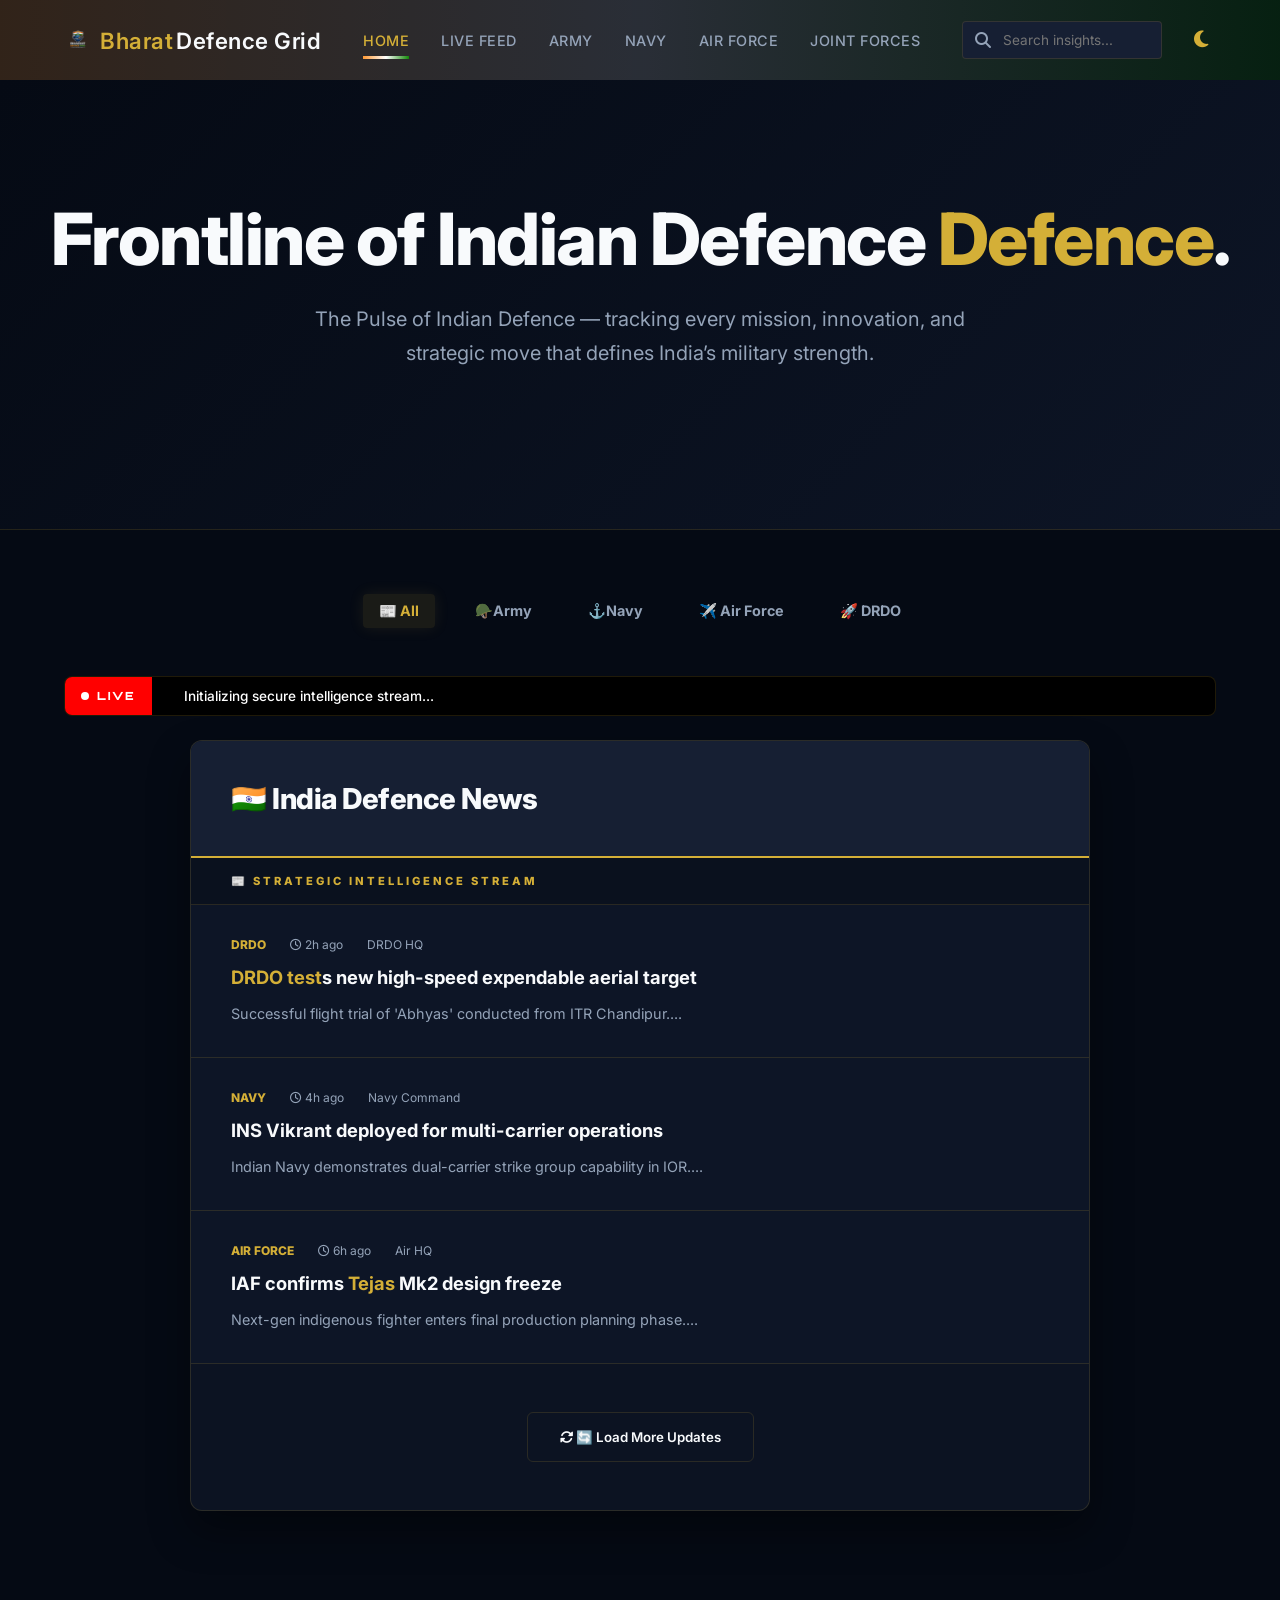
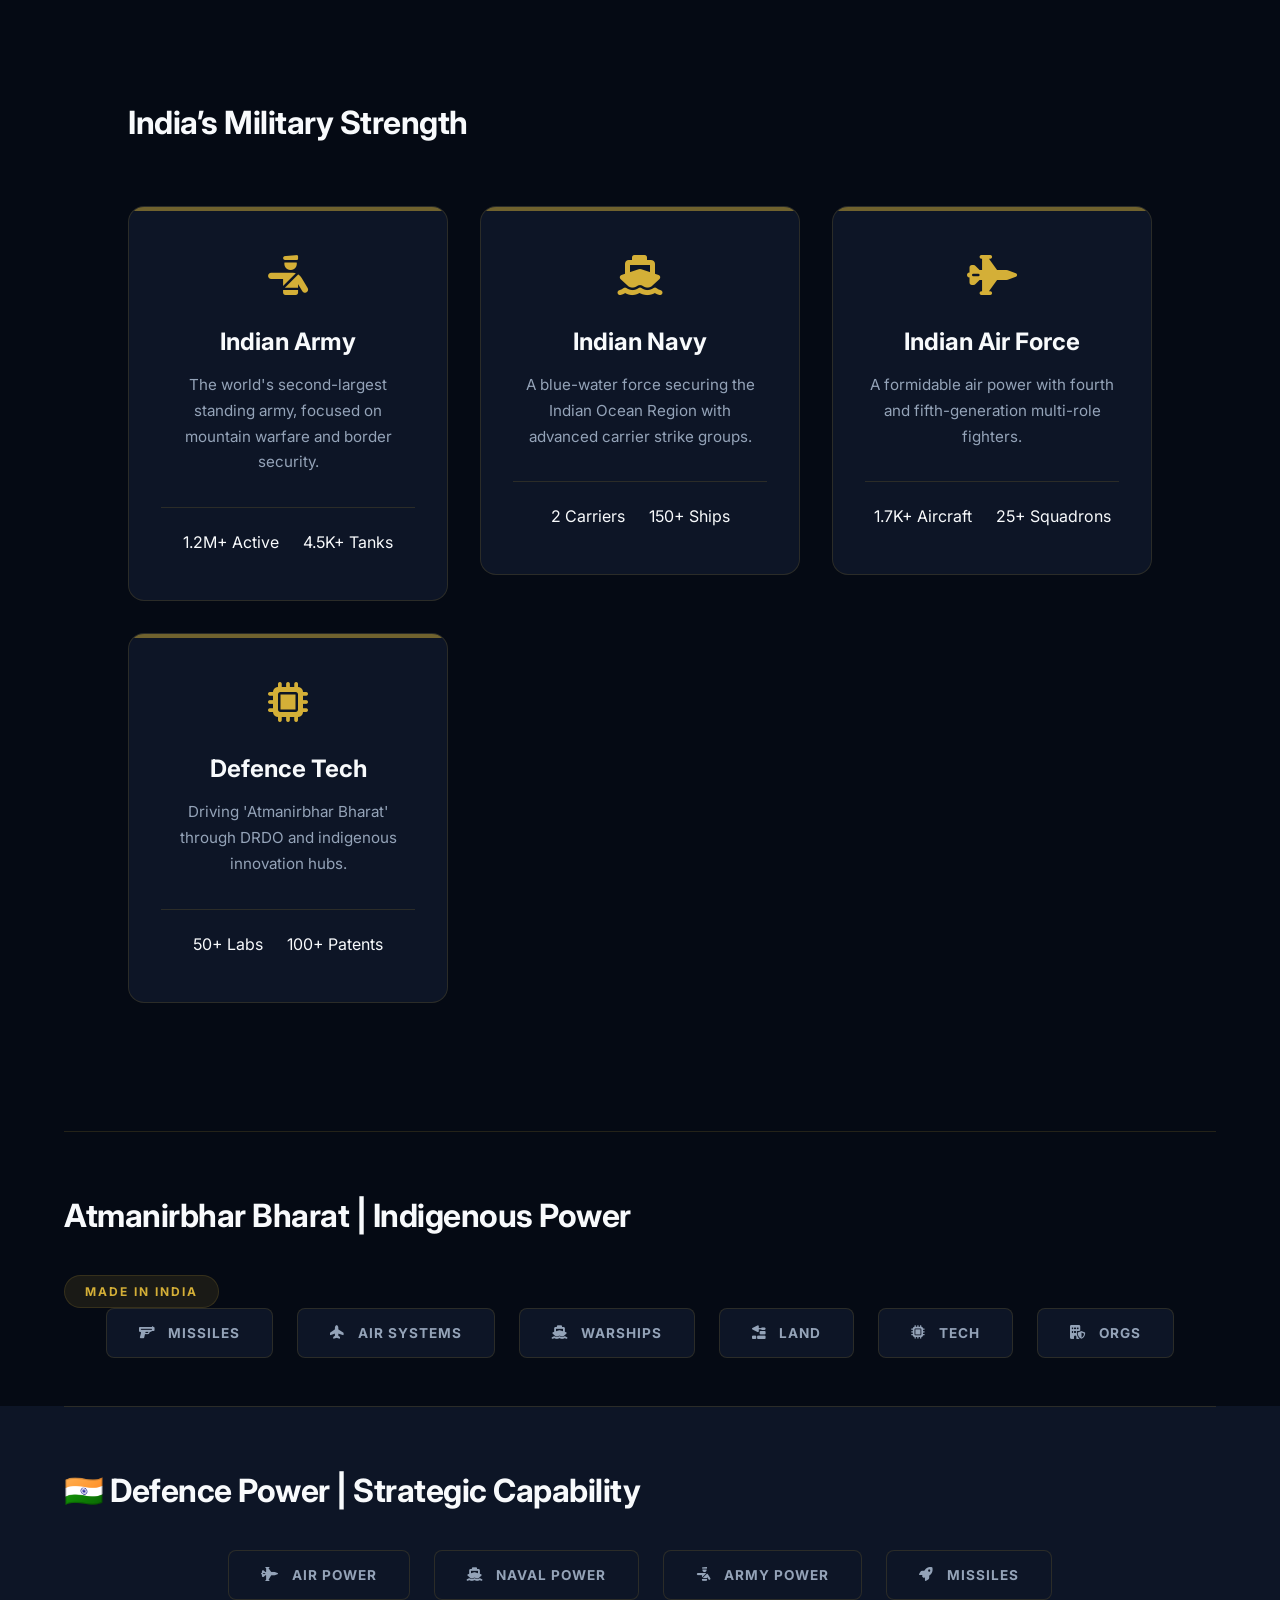
==== commit 9aa545a9: "Branding & Mobile UX Update: Interactive logo system and slider enhancements for Atmanirbhar section" ====
--- a/index.html
+++ b/index.html
@@ -25,8 +25,8 @@
     <nav class="navbar" id="mainNavbar">
         <div class="nav-left">
             <div class="logo">
-                <img loading=" lazy\ src="assets/Bharat Defence Grid logo.png" alt="Bharat Defence Grid"
-                    style="height: 30px; margin-right: 6px;">
+                <img src="assets/Bharat Defence Grid logo.png" alt="Bharat Defence Grid Logo" loading="lazy"
+                    class="logo-img">
                 Bharat <span>Defence Grid</span>
             </div>
 
@@ -233,177 +233,214 @@
                     <h4
                         style="color: var(--accent-color); margin-bottom: 1.5rem; text-transform: uppercase; letter-spacing: 1px;">
                         ⚡ Ballistic Missiles (Strategic Deterrence)</h4>
-                    <div class="operations-grid"
-                        style="display: grid; grid-template-columns: repeat(auto-fit, minmax(240px, 1fr)); gap: 1.5rem; margin-bottom: 3rem;">
-                        <div class="info-block">
-                            <h3>Prithvi-I / II / III</h3>
-                            <p>Short-range ballistic missiles for battlefield use.</p>
-                            <span class="news-source"><i class="far fa-calendar-alt"></i> First test: 1988</span>
-                        </div>
-                        <div class="info-block">
-                            <h3>Agni-I</h3>
-                            <p>Short-range nuclear-capable ballistic missile.</p>
-                            <span class="news-source"><i class="far fa-calendar-alt"></i> Inducted: 2004</span>
-                        </div>
-                        <div class="info-block">
-                            <h3>Agni-II</h3>
-                            <p>Medium-range ballistic missile for strategic deterrence.</p>
-                            <span class="news-source"><i class="far fa-calendar-alt"></i> Tested: 1999</span>
-                        </div>
-                        <div class="info-block">
-                            <h3>Agni-III</h3>
-                            <p>Intermediate-range ballistic missile.</p>
-                            <span class="news-source"><i class="far fa-calendar-alt"></i> Tested: 2006</span>
-                        </div>
-                        <div class="info-block">
-                            <h3>Agni-IV</h3>
-                            <p>Advanced long-range ballistic missile.</p>
-                            <span class="news-source"><i class="far fa-calendar-alt"></i> Tested: 2011</span>
-                        </div>
-                        <div class="info-block">
-                            <h3>Agni-V</h3>
-                            <p>Intercontinental ballistic missile (ICBM capability).</p>
-                            <span class="news-source"><i class="far fa-calendar-alt"></i> Tested: 2012</span>
-                        </div>
-                        <div class="info-block">
-                            <h3>Agni-P (Prime)</h3>
-                            <p>New-generation canisterized ballistic missile.</p>
-                            <span class="news-source"><i class="far fa-calendar-alt"></i> First test: 2021</span>
+                    <div class="slider-wrapper">
+                        <button class="slider-btn left" onclick="scrollSlider('left', this)"><i
+                                class="fas fa-chevron-left"></i></button>
+                        <button class="slider-btn right" onclick="scrollSlider('right', this)"><i
+                                class="fas fa-chevron-right"></i></button>
+                        <div class="operations-grid"
+                            style="display: grid; grid-template-columns: repeat(auto-fit, minmax(240px, 1fr)); gap: 1.5rem; margin-bottom: 3rem;">
+                            <div class="info-block">
+                                <h3>Prithvi-I / II / III</h3>
+                                <p>Short-range ballistic missiles for battlefield use.</p>
+                                <span class="news-source"><i class="far fa-calendar-alt"></i> First test: 1988</span>
+                            </div>
+                            <div class="info-block">
+                                <h3>Agni-I</h3>
+                                <p>Short-range nuclear-capable ballistic missile.</p>
+                                <span class="news-source"><i class="far fa-calendar-alt"></i> Inducted: 2004</span>
+                            </div>
+                            <div class="info-block">
+                                <h3>Agni-II</h3>
+                                <p>Medium-range ballistic missile for strategic deterrence.</p>
+                                <span class="news-source"><i class="far fa-calendar-alt"></i> Tested: 1999</span>
+                            </div>
+                            <div class="info-block">
+                                <h3>Agni-III</h3>
+                                <p>Intermediate-range ballistic missile.</p>
+                                <span class="news-source"><i class="far fa-calendar-alt"></i> Tested: 2006</span>
+                            </div>
+                            <div class="info-block">
+                                <h3>Agni-IV</h3>
+                                <p>Advanced long-range ballistic missile.</p>
+                                <span class="news-source"><i class="far fa-calendar-alt"></i> Tested: 2011</span>
+                            </div>
+                            <div class="info-block">
+                                <h3>Agni-V</h3>
+                                <p>Intercontinental ballistic missile (ICBM capability).</p>
+                                <span class="news-source"><i class="far fa-calendar-alt"></i> Tested: 2012</span>
+                            </div>
+                            <div class="info-block">
+                                <h3>Agni-P (Prime)</h3>
+                                <p>New-generation canisterized ballistic missile.</p>
+                                <span class="news-source"><i class="far fa-calendar-alt"></i> First test: 2021</span>
+                            </div>
                         </div>
                     </div>
 
                     <h4
                         style="color: var(--accent-color); margin-bottom: 1.5rem; text-transform: uppercase; letter-spacing: 1px;">
                         ⚡ Cruise Missiles</h4>
-                    <div class="operations-grid"
-                        style="display: grid; grid-template-columns: repeat(auto-fit, minmax(280px, 1fr)); gap: 1.5rem; margin-bottom: 3rem;">
-                        <div class="info-block">
-                            <h3>BrahMos</h3>
-                            <p>Supersonic cruise missile (land, sea, air variants).</p>
-                            <span class="news-source"><i class="far fa-calendar-alt"></i> First test: 2001</span>
-                        </div>
-                        <div class="info-block">
-                            <h3>Nirbhay</h3>
-                            <p>Long-range subsonic cruise missile.</p>
-                            <span class="news-source"><i class="far fa-calendar-alt"></i> First test: 2013</span>
-                        </div>
-                        <div class="info-block">
-                            <h3>LACM (Land Attack)</h3>
-                            <p>Extended-range cruise system (Long Range Land Attack Cruise Missile).</p>
-                            <span class="news-source"><i class="far fa-calendar-alt"></i> Ongoing (2020s)</span>
+                    <div class="slider-wrapper">
+                        <button class="slider-btn left" onclick="scrollSlider('left', this)"><i
+                                class="fas fa-chevron-left"></i></button>
+                        <button class="slider-btn right" onclick="scrollSlider('right', this)"><i
+                                class="fas fa-chevron-right"></i></button>
+                        <div class="operations-grid"
+                            style="display: grid; grid-template-columns: repeat(auto-fit, minmax(280px, 1fr)); gap: 1.5rem; margin-bottom: 3rem;">
+                            <div class="info-block">
+                                <h3>BrahMos</h3>
+                                <p>Supersonic cruise missile (land, sea, air variants).</p>
+                                <span class="news-source"><i class="far fa-calendar-alt"></i> First test: 2001</span>
+                            </div>
+                            <div class="info-block">
+                                <h3>Nirbhay</h3>
+                                <p>Long-range subsonic cruise missile.</p>
+                                <span class="news-source"><i class="far fa-calendar-alt"></i> First test: 2013</span>
+                            </div>
+                            <div class="info-block">
+                                <h3>LACM (Land Attack)</h3>
+                                <p>Extended-range cruise system (Long Range Land Attack Cruise Missile).</p>
+                                <span class="news-source"><i class="far fa-calendar-alt"></i> Ongoing (2020s)</span>
+                            </div>
                         </div>
                     </div>
 
                     <h4
                         style="color: var(--accent-color); margin-bottom: 1.5rem; text-transform: uppercase; letter-spacing: 1px;">
                         🛡️ Air Defence & Surface-to-Air</h4>
-                    <div class="operations-grid"
-                        style="display: grid; grid-template-columns: repeat(auto-fit, minmax(280px, 1fr)); gap: 1.5rem; margin-bottom: 3rem;">
-                        <div class="info-block">
-                            <h3>Akash</h3>
-                            <p>Medium-range surface-to-air missile system.</p>
-                            <span class="news-source"><i class="far fa-calendar-alt"></i> Inducted: 2015</span>
-                        </div>
-                        <div class="info-block">
-                            <h3>Akash-NG</h3>
-                            <p>Next-gen improved Akash system.</p>
-                            <span class="news-source"><i class="far fa-calendar-alt"></i> Tested: 2021</span>
-                        </div>
-                        <div class="info-block">
-                            <h3>QRSAM</h3>
-                            <p>Quick Reaction Surface-to-Air Missile.</p>
-                            <span class="news-source"><i class="far fa-calendar-alt"></i> Tested: 2019</span>
-                        </div>
-                        <div class="info-block">
-                            <h3>MR-SAM</h3>
-                            <p>Medium-range air defence system (Barak-8 India version).</p>
-                            <span class="news-source"><i class="far fa-calendar-alt"></i> Inducted: 2020</span>
-                        </div>
-                        <div class="info-block">
-                            <h3>XR-SAM</h3>
-                            <p>Long-range air defence (Extended Range SAM).</p>
-                            <span class="news-source"><i class="far fa-calendar-alt"></i> 2020s (Development)</span>
+                    <div class="slider-wrapper">
+                        <button class="slider-btn left" onclick="scrollSlider('left', this)"><i
+                                class="fas fa-chevron-left"></i></button>
+                        <button class="slider-btn right" onclick="scrollSlider('right', this)"><i
+                                class="fas fa-chevron-right"></i></button>
+                        <div class="operations-grid"
+                            style="display: grid; grid-template-columns: repeat(auto-fit, minmax(280px, 1fr)); gap: 1.5rem; margin-bottom: 3rem;">
+                            <div class="info-block">
+                                <h3>Akash</h3>
+                                <p>Medium-range surface-to-air missile system.</p>
+                                <span class="news-source"><i class="far fa-calendar-alt"></i> Inducted: 2015</span>
+                            </div>
+                            <div class="info-block">
+                                <h3>Akash-NG</h3>
+                                <p>Next-gen improved Akash system.</p>
+                                <span class="news-source"><i class="far fa-calendar-alt"></i> Tested: 2021</span>
+                            </div>
+                            <div class="info-block">
+                                <h3>QRSAM</h3>
+                                <p>Quick Reaction Surface-to-Air Missile.</p>
+                                <span class="news-source"><i class="far fa-calendar-alt"></i> Tested: 2019</span>
+                            </div>
+                            <div class="info-block">
+                                <h3>MR-SAM</h3>
+                                <p>Medium-range air defence system (Barak-8 India version).</p>
+                                <span class="news-source"><i class="far fa-calendar-alt"></i> Inducted: 2020</span>
+                            </div>
+                            <div class="info-block">
+                                <h3>XR-SAM</h3>
+                                <p>Long-range air defence (Extended Range SAM).</p>
+                                <span class="news-source"><i class="far fa-calendar-alt"></i> 2020s (Development)</span>
+                            </div>
                         </div>
                     </div>
 
                     <h4
                         style="color: var(--accent-color); margin-bottom: 1.5rem; text-transform: uppercase; letter-spacing: 1px;">
                         🎯 Anti-Tank & Tactical</h4>
-                    <div class="operations-grid"
-                        style="display: grid; grid-template-columns: repeat(auto-fit, minmax(280px, 1fr)); gap: 1.5rem; margin-bottom: 3rem;">
-                        <div class="info-block">
-                            <h3>Nag</h3>
-                            <p>Fire-and-forget anti-tank guided missile.</p>
-                            <span class="news-source"><i class="far fa-calendar-alt"></i> Final trials: 2020</span>
-                        </div>
-                        <div class="info-block">
-                            <h3>HELINA (Dhruvastra)</h3>
-                            <p>Helicopter-launched anti-tank missile.</p>
-                            <span class="news-source"><i class="far fa-calendar-alt"></i> Tested: 2021</span>
-                        </div>
-                        <div class="info-block">
-                            <h3>MPATGM</h3>
-                            <p>Man-portable anti-tank guided missile.</p>
-                            <span class="news-source"><i class="far fa-calendar-alt"></i> Tested: 2018</span>
-                        </div>
-                        <div class="info-block">
-                            <h3>SANT Missile</h3>
-                            <p>Stand-off anti-tank missile.</p>
-                            <span class="news-source"><i class="far fa-calendar-alt"></i> Tested: 2020</span>
+                    <div class="slider-wrapper">
+                        <button class="slider-btn left" onclick="scrollSlider('left', this)"><i
+                                class="fas fa-chevron-left"></i></button>
+                        <button class="slider-btn right" onclick="scrollSlider('right', this)"><i
+                                class="fas fa-chevron-right"></i></button>
+                        <div class="operations-grid"
+                            style="display: grid; grid-template-columns: repeat(auto-fit, minmax(280px, 1fr)); gap: 1.5rem; margin-bottom: 3rem;">
+                            <div class="info-block">
+                                <h3>Nag</h3>
+                                <p>Fire-and-forget anti-tank guided missile.</p>
+                                <span class="news-source"><i class="far fa-calendar-alt"></i> Final trials: 2020</span>
+                            </div>
+                            <div class="info-block">
+                                <h3>HELINA (Dhruvastra)</h3>
+                                <p>Helicopter-launched anti-tank missile.</p>
+                                <span class="news-source"><i class="far fa-calendar-alt"></i> Tested: 2021</span>
+                            </div>
+                            <div class="info-block">
+                                <h3>MPATGM</h3>
+                                <p>Man-portable anti-tank guided missile.</p>
+                                <span class="news-source"><i class="far fa-calendar-alt"></i> Tested: 2018</span>
+                            </div>
+                            <div class="info-block">
+                                <h3>SANT Missile</h3>
+                                <p>Stand-off anti-tank missile.</p>
+                                <span class="news-source"><i class="far fa-calendar-alt"></i> Tested: 2020</span>
+                            </div>
                         </div>
                     </div>
 
                     <h4
                         style="color: var(--accent-color); margin-bottom: 1.5rem; text-transform: uppercase; letter-spacing: 1px;">
                         🚀 Special & Advanced Systems</h4>
-                    <div class="operations-grid"
-                        style="display: grid; grid-template-columns: repeat(auto-fit, minmax(280px, 1fr)); gap: 1.5rem; margin-bottom: 3rem;">
-                        <div class="info-block">
-                            <h3>Pralay</h3>
-                            <p>Short-range quasi-ballistic missile.</p>
-                            <span class="news-source"><i class="far fa-calendar-alt"></i> Tested: 2021</span>
-                        </div>
-                        <div class="info-block">
-                            <h3>Shaurya</h3>
-                            <p>Hypersonic-capable tactical missile.</p>
-                            <span class="news-source"><i class="far fa-calendar-alt"></i> Tested: 2008</span>
-                        </div>
-                        <div class="info-block">
-                            <h3>HSTDV</h3>
-                            <p>Hypersonic Technology Demonstrator Vehicle.</p>
-                            <span class="news-source"><i class="far fa-calendar-alt"></i> Successful test: 2020</span>
-                        </div>
-                        <div class="info-block">
-                            <h3>Mission Shakti</h3>
-                            <p>Anti-Satellite (A-SAT) Missile – Space warfare capability.</p>
-                            <span class="news-source"><i class="far fa-calendar-alt"></i> 2019</span>
+                    <div class="slider-wrapper">
+                        <button class="slider-btn left" onclick="scrollSlider('left', this)"><i
+                                class="fas fa-chevron-left"></i></button>
+                        <button class="slider-btn right" onclick="scrollSlider('right', this)"><i
+                                class="fas fa-chevron-right"></i></button>
+                        <div class="operations-grid"
+                            style="display: grid; grid-template-columns: repeat(auto-fit, minmax(280px, 1fr)); gap: 1.5rem; margin-bottom: 3rem;">
+                            <div class="info-block">
+                                <h3>Pralay</h3>
+                                <p>Short-range quasi-ballistic missile.</p>
+                                <span class="news-source"><i class="far fa-calendar-alt"></i> Tested: 2021</span>
+                            </div>
+                            <div class="info-block">
+                                <h3>Shaurya</h3>
+                                <p>Hypersonic-capable tactical missile.</p>
+                                <span class="news-source"><i class="far fa-calendar-alt"></i> Tested: 2008</span>
+                            </div>
+                            <div class="info-block">
+                                <h3>HSTDV</h3>
+                                <p>Hypersonic Technology Demonstrator Vehicle.</p>
+                                <span class="news-source"><i class="far fa-calendar-alt"></i> Successful test:
+                                    2020</span>
+                            </div>
+                            <div class="info-block">
+                                <h3>Mission Shakti</h3>
+                                <p>Anti-Satellite (A-SAT) Missile – Space warfare capability.</p>
+                                <span class="news-source"><i class="far fa-calendar-alt"></i> 2019</span>
+                            </div>
                         </div>
                     </div>
 
                     <h4
                         style="color: var(--accent-color); margin-bottom: 1.5rem; text-transform: uppercase; letter-spacing: 1px;">
                         💣 Rocket Systems & Artillery</h4>
-                    <div class="operations-grid"
-                        style="display: grid; grid-template-columns: repeat(auto-fit, minmax(320px, 1fr)); gap: 1.5rem;">
-                        <div class="info-block">
-                            <h3>Pinaka MBRL</h3>
-                            <p>Multi-barrel rocket launcher system.</p>
-                            <span class="news-source"><i class="far fa-calendar-alt"></i> Inducted: 1999</span>
-                        </div>
-                        <div class="info-block">
-                            <h3>Pinaka Mk-II / Guided</h3>
-                            <p>Extended-range guided rockets.</p>
-                            <span class="news-source"><i class="far fa-calendar-alt"></i> 2016–2021</span>
-                        </div>
-                        <div class="info-block">
-                            <h3>Dhanush Artillery Gun</h3>
-                            <p>Indigenous 155mm howitzer.</p>
-                            <span class="news-source"><i class="far fa-calendar-alt"></i> Inducted: 2019</span>
-                        </div>
-                        <div class="info-block">
-                            <h3>ATAGS</h3>
-                            <p>Advanced Towed Artillery Gun System.</p>
-                            <span class="news-source"><i class="far fa-calendar-alt"></i> Trials: 2019–2021</span>
+                    <div class="slider-wrapper">
+                        <button class="slider-btn left" onclick="scrollSlider('left', this)"><i
+                                class="fas fa-chevron-left"></i></button>
+                        <button class="slider-btn right" onclick="scrollSlider('right', this)"><i
+                                class="fas fa-chevron-right"></i></button>
+                        <div class="operations-grid"
+                            style="display: grid; grid-template-columns: repeat(auto-fit, minmax(320px, 1fr)); gap: 1.5rem;">
+                            <div class="info-block">
+                                <h3>Pinaka MBRL</h3>
+                                <p>Multi-barrel rocket launcher system.</p>
+                                <span class="news-source"><i class="far fa-calendar-alt"></i> Inducted: 1999</span>
+                            </div>
+                            <div class="info-block">
+                                <h3>Pinaka Mk-II / Guided</h3>
+                                <p>Extended-range guided rockets.</p>
+                                <span class="news-source"><i class="far fa-calendar-alt"></i> 2016–2021</span>
+                            </div>
+                            <div class="info-block">
+                                <h3>Dhanush Artillery Gun</h3>
+                                <p>Indigenous 155mm howitzer.</p>
+                                <span class="news-source"><i class="far fa-calendar-alt"></i> Inducted: 2019</span>
+                            </div>
+                            <div class="info-block">
+                                <h3>ATAGS</h3>
+                                <p>Advanced Towed Artillery Gun System.</p>
+                                <span class="news-source"><i class="far fa-calendar-alt"></i> Trials: 2019–2021</span>
+                            </div>
                         </div>
                     </div>
                 </div>
@@ -414,215 +451,269 @@
                     <h4
                         style="color: var(--accent-color); margin-bottom: 1.5rem; text-transform: uppercase; letter-spacing: 1px;">
                         ✈️ Fighter Jets (Indigenous)</h4>
-                    <div class="operations-grid"
-                        style="display: grid; grid-template-columns: repeat(auto-fit, minmax(280px, 1fr)); gap: 1.5rem; margin-bottom: 3rem;">
-                        <div class="info-block">
-                            <h3>HAL HF-24 Marut</h3>
-                            <p>India’s first indigenous jet fighter aircraft.</p>
-                            <span class="news-source"><i class="far fa-calendar-alt"></i> Inducted: 1967</span>
-                        </div>
-                        <div class="info-block">
-                            <h3>HAL Tejas (LCA Mk1)</h3>
-                            <p>4th generation lightweight multirole fighter.</p>
-                            <span class="news-source"><i class="far fa-calendar-alt"></i> Inducted: 2016</span>
-                        </div>
-                        <div class="info-block">
-                            <h3>Tejas Mk1A</h3>
-                            <p>Advanced version with AESA radar & improved avionics.</p>
-                            <span class="news-source"><i class="far fa-calendar-alt"></i> Approved: 2021 (Induction
-                                2025+)</span>
-                        </div>
-                        <div class="info-block">
-                            <h3>LCA Tejas Mk2 (MWF)</h3>
-                            <p>Medium-weight fighter with enhanced range & payload.</p>
-                            <span class="news-source"><i class="far fa-calendar-alt"></i> Development: 2020s</span>
-                        </div>
-                        <div class="info-block">
-                            <h3>AMCA</h3>
-                            <p>Advanced Medium Combat Aircraft (5th gen stealth fighter).</p>
-                            <span class="news-source"><i class="far fa-calendar-alt"></i> Development phase:
-                                2020s</span>
+                    <div class="slider-wrapper">
+                        <button class="slider-btn left" onclick="scrollSlider('left', this)"><i
+                                class="fas fa-chevron-left"></i></button>
+                        <button class="slider-btn right" onclick="scrollSlider('right', this)"><i
+                                class="fas fa-chevron-right"></i></button>
+                        <div class="operations-grid"
+                            style="display: grid; grid-template-columns: repeat(auto-fit, minmax(280px, 1fr)); gap: 1.5rem; margin-bottom: 3rem;">
+                            <div class="info-block">
+                                <h3>HAL HF-24 Marut</h3>
+                                <p>India’s first indigenous jet fighter aircraft.</p>
+                                <span class="news-source"><i class="far fa-calendar-alt"></i> Inducted: 1967</span>
+                            </div>
+                            <div class="info-block">
+                                <h3>HAL Tejas (LCA Mk1)</h3>
+                                <p>4th generation lightweight multirole fighter.</p>
+                                <span class="news-source"><i class="far fa-calendar-alt"></i> Inducted: 2016</span>
+                            </div>
+                            <div class="info-block">
+                                <h3>Tejas Mk1A</h3>
+                                <p>Advanced version with AESA radar & improved avionics.</p>
+                                <span class="news-source"><i class="far fa-calendar-alt"></i> Approved: 2021 (Induction
+                                    2025+)</span>
+                            </div>
+                            <div class="info-block">
+                                <h3>LCA Tejas Mk2 (MWF)</h3>
+                                <p>Medium-weight fighter with enhanced range & payload.</p>
+                                <span class="news-source"><i class="far fa-calendar-alt"></i> Development: 2020s</span>
+                            </div>
+                            <div class="info-block">
+                                <h3>AMCA</h3>
+                                <p>Advanced Medium Combat Aircraft (5th gen stealth fighter).</p>
+                                <span class="news-source"><i class="far fa-calendar-alt"></i> Development phase:
+                                    2020s</span>
+                            </div>
                         </div>
                     </div>
 
                     <h4
                         style="color: var(--accent-color); margin-bottom: 1.5rem; text-transform: uppercase; letter-spacing: 1px;">
                         🚁 Helicopters (Indigenous)</h4>
-                    <div class="operations-grid"
-                        style="display: grid; grid-template-columns: repeat(auto-fit, minmax(280px, 1fr)); gap: 1.5rem; margin-bottom: 3rem;">
-                        <div class="info-block">
-                            <h3>HAL Dhruv (ALH)</h3>
-                            <p>Advanced Light Helicopter for transport & utility roles.</p>
-                            <span class="news-source"><i class="far fa-calendar-alt"></i> Inducted: 2002</span>
-                        </div>
-                        <div class="info-block">
-                            <h3>HAL Rudra (ALH-WSI)</h3>
-                            <p>Armed version of Dhruv helicopter (Weapons System Integrated).</p>
-                            <span class="news-source"><i class="far fa-calendar-alt"></i> Inducted: 2012</span>
-                        </div>
-                        <div class="info-block">
-                            <h3>HAL LCH Prachand</h3>
-                            <p>India’s first indigenous dedicated attack helicopter.</p>
-                            <span class="news-source"><i class="far fa-calendar-alt"></i> Inducted: 2022</span>
-                        </div>
-                        <div class="info-block">
-                            <h3>HAL LUH</h3>
-                            <p>Light Utility Helicopter replacing older fleet.</p>
-                            <span class="news-source"><i class="far fa-calendar-alt"></i> First flight: 2016</span>
+                    <div class="slider-wrapper">
+                        <button class="slider-btn left" onclick="scrollSlider('left', this)"><i
+                                class="fas fa-chevron-left"></i></button>
+                        <button class="slider-btn right" onclick="scrollSlider('right', this)"><i
+                                class="fas fa-chevron-right"></i></button>
+                        <div class="operations-grid"
+                            style="display: grid; grid-template-columns: repeat(auto-fit, minmax(280px, 1fr)); gap: 1.5rem; margin-bottom: 3rem;">
+                            <div class="info-block">
+                                <h3>HAL Dhruv (ALH)</h3>
+                                <p>Advanced Light Helicopter for transport & utility roles.</p>
+                                <span class="news-source"><i class="far fa-calendar-alt"></i> Inducted: 2002</span>
+                            </div>
+                            <div class="info-block">
+                                <h3>HAL Rudra (ALH-WSI)</h3>
+                                <p>Armed version of Dhruv helicopter (Weapons System Integrated).</p>
+                                <span class="news-source"><i class="far fa-calendar-alt"></i> Inducted: 2012</span>
+                            </div>
+                            <div class="info-block">
+                                <h3>HAL LCH Prachand</h3>
+                                <p>India’s first indigenous dedicated attack helicopter.</p>
+                                <span class="news-source"><i class="far fa-calendar-alt"></i> Inducted: 2022</span>
+                            </div>
+                            <div class="info-block">
+                                <h3>HAL LUH</h3>
+                                <p>Light Utility Helicopter replacing older fleet.</p>
+                                <span class="news-source"><i class="far fa-calendar-alt"></i> First flight: 2016</span>
+                            </div>
                         </div>
                     </div>
 
                     <h4
                         style="color: var(--accent-color); margin-bottom: 1.5rem; text-transform: uppercase; letter-spacing: 1px;">
                         📡 Surveillance & Support</h4>
-                    <div class="operations-grid"
-                        style="display: grid; grid-template-columns: repeat(auto-fit, minmax(280px, 1fr)); gap: 1.5rem; margin-bottom: 3rem;">
-                        <div class="info-block">
-                            <h3>Netra AEW&C</h3>
-                            <p>Airborne Early Warning & Control system for surveillance.</p>
-                            <span class="news-source"><i class="far fa-calendar-alt"></i> Inducted: 2017</span>
-                        </div>
-                        <div class="info-block">
-                            <h3>AEW&C Mk2</h3>
-                            <p>Advanced AWACS system (larger platform for surveillance).</p>
-                            <span class="news-source"><i class="far fa-calendar-alt"></i> Development: 2020s</span>
+                    <div class="slider-wrapper">
+                        <button class="slider-btn left" onclick="scrollSlider('left', this)"><i
+                                class="fas fa-chevron-left"></i></button>
+                        <button class="slider-btn right" onclick="scrollSlider('right', this)"><i
+                                class="fas fa-chevron-right"></i></button>
+                        <div class="operations-grid"
+                            style="display: grid; grid-template-columns: repeat(auto-fit, minmax(280px, 1fr)); gap: 1.5rem; margin-bottom: 3rem;">
+                            <div class="info-block">
+                                <h3>Netra AEW&C</h3>
+                                <p>Airborne Early Warning & Control system for surveillance.</p>
+                                <span class="news-source"><i class="far fa-calendar-alt"></i> Inducted: 2017</span>
+                            </div>
+                            <div class="info-block">
+                                <h3>AEW&C Mk2</h3>
+                                <p>Advanced AWACS system (larger platform for surveillance).</p>
+                                <span class="news-source"><i class="far fa-calendar-alt"></i> Development: 2020s</span>
+                            </div>
                         </div>
                     </div>
 
                     <h4
                         style="color: var(--accent-color); margin-bottom: 1.5rem; text-transform: uppercase; letter-spacing: 1px;">
                         🚀 Unmanned Aerial Vehicles (UAVs)</h4>
-                    <div class="operations-grid"
-                        style="display: grid; grid-template-columns: repeat(auto-fit, minmax(280px, 1fr)); gap: 1.5rem; margin-bottom: 3rem;">
-                        <div class="info-block">
-                            <h3>Rustom-I / II (TAPAS)</h3>
-                            <p>Medium-altitude long-endurance (MALE) UAV.</p>
-                            <span class="news-source"><i class="far fa-calendar-alt"></i> Trials: 2016–2023</span>
-                        </div>
-                        <div class="info-block">
-                            <h3>Ghatak UCAV</h3>
-                            <p>Stealth unmanned combat aerial vehicle program.</p>
-                            <span class="news-source"><i class="far fa-calendar-alt"></i> Development: 2020s</span>
-                        </div>
-                        <div class="info-block">
-                            <h3>Swarm Drone Systems</h3>
-                            <p>AI-based autonomous drone warfare capability.</p>
-                            <span class="news-source"><i class="far fa-calendar-alt"></i> Demonstrated: 2021</span>
+                    <div class="slider-wrapper">
+                        <button class="slider-btn left" onclick="scrollSlider('left', this)"><i
+                                class="fas fa-chevron-left"></i></button>
+                        <button class="slider-btn right" onclick="scrollSlider('right', this)"><i
+                                class="fas fa-chevron-right"></i></button>
+                        <div class="operations-grid"
+                            style="display: grid; grid-template-columns: repeat(auto-fit, minmax(280px, 1fr)); gap: 1.5rem; margin-bottom: 3rem;">
+                            <div class="info-block">
+                                <h3>Rustom-I / II (TAPAS)</h3>
+                                <p>Medium-altitude long-endurance (MALE) UAV.</p>
+                                <span class="news-source"><i class="far fa-calendar-alt"></i> Trials: 2016–2023</span>
+                            </div>
+                            <div class="info-block">
+                                <h3>Ghatak UCAV</h3>
+                                <p>Stealth unmanned combat aerial vehicle program.</p>
+                                <span class="news-source"><i class="far fa-calendar-alt"></i> Development: 2020s</span>
+                            </div>
+                            <div class="info-block">
+                                <h3>Swarm Drone Systems</h3>
+                                <p>AI-based autonomous drone warfare capability.</p>
+                                <span class="news-source"><i class="far fa-calendar-alt"></i> Demonstrated: 2021</span>
+                            </div>
                         </div>
                     </div>
 
                     <h4
                         style="color: var(--accent-color); margin-bottom: 1.5rem; text-transform: uppercase; letter-spacing: 1px;">
                         🧠 Advanced Air Technologies</h4>
-                    <div class="operations-grid"
-                        style="display: grid; grid-template-columns: repeat(auto-fit, minmax(320px, 1fr)); gap: 1.5rem;">
-                        <div class="info-block">
-                            <h3>Uttam AESA Radar</h3>
-                            <p>Indigenous active electronically scanned array radar.</p>
-                            <span class="news-source"><i class="far fa-calendar-alt"></i> Tested: 2019</span>
-                        </div>
-                        <div class="info-block">
-                            <h3>Kaveri Engine</h3>
-                            <p>Indigenous jet engine program for indigenous fighters.</p>
-                            <span class="news-source"><i class="far fa-calendar-alt"></i> Status: Ongoing R&D</span>
-                        </div>
-                        <div class="info-block">
-                            <h3>Electronic Warfare</h3>
-                            <p>Indigenous avionics & jamming systems (EWS suites).</p>
-                            <span class="news-source"><i class="far fa-calendar-alt"></i> 2000s–Present</span>
+                    <div class="slider-wrapper">
+                        <button class="slider-btn left" onclick="scrollSlider('left', this)"><i
+                                class="fas fa-chevron-left"></i></button>
+                        <button class="slider-btn right" onclick="scrollSlider('right', this)"><i
+                                class="fas fa-chevron-right"></i></button>
+                        <div class="operations-grid"
+                            style="display: grid; grid-template-columns: repeat(auto-fit, minmax(320px, 1fr)); gap: 1.5rem;">
+                            <div class="info-block">
+                                <h3>Uttam AESA Radar</h3>
+                                <p>Indigenous active electronically scanned array radar.</p>
+                                <span class="news-source"><i class="far fa-calendar-alt"></i> Tested: 2019</span>
+                            </div>
+                            <div class="info-block">
+                                <h3>Kaveri Engine</h3>
+                                <p>Indigenous jet engine program for indigenous fighters.</p>
+                                <span class="news-source"><i class="far fa-calendar-alt"></i> Status: Ongoing R&D</span>
+                            </div>
+                            <div class="info-block">
+                                <h3>Electronic Warfare</h3>
+                                <p>Indigenous avionics & jamming systems (EWS suites).</p>
+                                <span class="news-source"><i class="far fa-calendar-alt"></i> 2000s–Present</span>
+                            </div>
                         </div>
                     </div>
                 </div>
 
                 <!-- Warships & Submarines -->
                 <div id="naval" class="tab-pane" style="margin-top: 2.5rem;">
-                    <div class="operations-grid"
-                        style="display: grid; grid-template-columns: repeat(auto-fit, minmax(320px, 1fr)); gap: 1.5rem;">
-                        <div class="info-block">
-                            <h3>INS Nilgiri</h3>
-                            <p>Leander Class — First major indigenous warship.</p>
-                            <span class="news-source"><i class="far fa-calendar-alt"></i> 1972</span>
-                        </div>
-                        <div class="info-block">
-                            <h3>INS Delhi Class</h3>
-                            <p>First major indigenous guided-missile destroyers.</p>
-                            <span class="news-source"><i class="far fa-calendar-alt"></i> 1997</span>
-                        </div>
-                        <div class="info-block">
-                            <h3>INS Arihant</h3>
-                            <p>India’s first nuclear-powered ballistic submarine.</p>
-                            <span class="news-source"><i class="far fa-calendar-alt"></i> Commissioned: 2016</span>
-                        </div>
-                        <div class="info-block">
-                            <h3>INS Kolkata Class</h3>
-                            <p>Advanced indigenous stealth destroyers.</p>
-                            <span class="news-source"><i class="far fa-calendar-alt"></i> 2014</span>
-                        </div>
-                        <div class="info-block">
-                            <h3>INS Vikrant (IAC-1)</h3>
-                            <p>India’s first indigenous aircraft carrier.</p>
-                            <span class="news-source"><i class="far fa-calendar-alt"></i> Commissioned: 2022</span>
+                    <div class="slider-wrapper">
+                        <button class="slider-btn left" onclick="scrollSlider('left', this)"><i
+                                class="fas fa-chevron-left"></i></button>
+                        <button class="slider-btn right" onclick="scrollSlider('right', this)"><i
+                                class="fas fa-chevron-right"></i></button>
+                        <div class="operations-grid"
+                            style="display: grid; grid-template-columns: repeat(auto-fit, minmax(320px, 1fr)); gap: 1.5rem;">
+                            <div class="info-block">
+                                <h3>INS Nilgiri</h3>
+                                <p>Leander Class — First major indigenous warship.</p>
+                                <span class="news-source"><i class="far fa-calendar-alt"></i> 1972</span>
+                            </div>
+                            <div class="info-block">
+                                <h3>INS Delhi Class</h3>
+                                <p>First major indigenous guided-missile destroyers.</p>
+                                <span class="news-source"><i class="far fa-calendar-alt"></i> 1997</span>
+                            </div>
+                            <div class="info-block">
+                                <h3>INS Arihant</h3>
+                                <p>India’s first nuclear-powered ballistic submarine.</p>
+                                <span class="news-source"><i class="far fa-calendar-alt"></i> Commissioned: 2016</span>
+                            </div>
+                            <div class="info-block">
+                                <h3>INS Kolkata Class</h3>
+                                <p>Advanced indigenous stealth destroyers.</p>
+                                <span class="news-source"><i class="far fa-calendar-alt"></i> 2014</span>
+                            </div>
+                            <div class="info-block">
+                                <h3>INS Vikrant (IAC-1)</h3>
+                                <p>India’s first indigenous aircraft carrier.</p>
+                                <span class="news-source"><i class="far fa-calendar-alt"></i> Commissioned: 2022</span>
+                            </div>
                         </div>
                     </div>
                 </div>
 
                 <!-- Land Systems -->
                 <div id="land" class="tab-pane" style="margin-top: 2.5rem;">
-                    <div class="operations-grid"
-                        style="display: grid; grid-template-columns: repeat(auto-fit, minmax(320px, 1fr)); gap: 1.5rem;">
-                        <div class="info-block">
-                            <h3>INSAS Rifle</h3>
-                            <p>Standard Indian infantry rifle developed by OFB.</p>
-                            <span class="news-source"><i class="far fa-calendar-alt"></i> Inducted: 1998</span>
-                        </div>
-                        <div class="info-block">
-                            <h3>Arjun MBT</h3>
-                            <p>Indigenous heavy battle tank with Kanchan armor.</p>
-                            <span class="news-source"><i class="far fa-calendar-alt"></i> Inducted: 2004</span>
+                    <div class="slider-wrapper">
+                        <button class="slider-btn left" onclick="scrollSlider('left', this)"><i
+                                class="fas fa-chevron-left"></i></button>
+                        <button class="slider-btn right" onclick="scrollSlider('right', this)"><i
+                                class="fas fa-chevron-right"></i></button>
+                        <div class="operations-grid"
+                            style="display: grid; grid-template-columns: repeat(auto-fit, minmax(320px, 1fr)); gap: 1.5rem;">
+                            <div class="info-block">
+                                <h3>INSAS Rifle</h3>
+                                <p>Standard Indian infantry rifle developed by OFB.</p>
+                                <span class="news-source"><i class="far fa-calendar-alt"></i> Inducted: 1998</span>
+                            </div>
+                            <div class="info-block">
+                                <h3>Arjun MBT</h3>
+                                <p>Indigenous heavy battle tank with Kanchan armor.</p>
+                                <span class="news-source"><i class="far fa-calendar-alt"></i> Inducted: 2004</span>
+                            </div>
                         </div>
                     </div>
                 </div>
 
                 <!-- Defence Technologies -->
                 <div id="tech" class="tab-pane" style="margin-top: 2.5rem;">
-                    <div class="operations-grid"
-                        style="display: grid; grid-template-columns: repeat(auto-fit, minmax(320px, 1fr)); gap: 1.5rem;">
-                        <div class="info-block">
-                            <h3>Rustom UAV</h3>
-                            <p>Indigenous MALE surveillance drone by DRDO.</p>
-                            <span class="news-source"><i class="far fa-calendar-alt"></i> Trials: 2016</span>
-                        </div>
-                        <div class="info-block">
-                            <h3>Indigenous Radars</h3>
-                            <p>Air defence radar tech by Bharat Electronics Limited (BEL).</p>
-                            <span class="news-source"><i class="far fa-calendar-alt"></i> 2000s–Present</span>
-                        </div>
-                        <div class="info-block">
-                            <h3>AI & Autonomous</h3>
-                            <p>Next-gen warfare tech for autonomous operations.</p>
-                            <span class="news-source"><i class="far fa-calendar-alt"></i> 2020s</span>
+                    <div class="slider-wrapper">
+                        <button class="slider-btn left" onclick="scrollSlider('left', this)"><i
+                                class="fas fa-chevron-left"></i></button>
+                        <button class="slider-btn right" onclick="scrollSlider('right', this)"><i
+                                class="fas fa-chevron-right"></i></button>
+                        <div class="operations-grid"
+                            style="display: grid; grid-template-columns: repeat(auto-fit, minmax(320px, 1fr)); gap: 1.5rem;">
+                            <div class="info-block">
+                                <h3>Rustom UAV</h3>
+                                <p>Indigenous MALE surveillance drone by DRDO.</p>
+                                <span class="news-source"><i class="far fa-calendar-alt"></i> Trials: 2016</span>
+                            </div>
+                            <div class="info-block">
+                                <h3>Indigenous Radars</h3>
+                                <p>Air defence radar tech by Bharat Electronics Limited (BEL).</p>
+                                <span class="news-source"><i class="far fa-calendar-alt"></i> 2000s–Present</span>
+                            </div>
+                            <div class="info-block">
+                                <h3>AI & Autonomous</h3>
+                                <p>Next-gen warfare tech for autonomous operations.</p>
+                                <span class="news-source"><i class="far fa-calendar-alt"></i> 2020s</span>
+                            </div>
                         </div>
                     </div>
                 </div>
 
                 <!-- Atmanirbhar Manufacturing -->
                 <div id="orgs" class="tab-pane" style="margin-top: 2.5rem;">
-                    <div class="operations-grid"
-                        style="display: grid; grid-template-columns: repeat(auto-fit, minmax(320px, 1fr)); gap: 1.5rem;">
-                        <div class="info-block">
-                            <h3>Make in India</h3>
-                            <p>Initiative to boost indigenous production capacity.</p>
-                            <span class="news-source"><i class="far fa-calendar-alt"></i> Launched: 2014</span>
-                        </div>
-                        <div class="info-block">
-                            <h3>Atmanirbhar Push</h3>
-                            <p>Policy push for a self-reliant defence ecosystem.</p>
-                            <span class="news-source"><i class="far fa-calendar-alt"></i> 2020</span>
-                        </div>
-                        <div class="info-block">
-                            <h3>Defence Corridors</h3>
-                            <p>Manufacturing hubs in UP and Tamil Nadu.</p>
-                            <span class="news-source"><i class="far fa-calendar-alt"></i> 2018–Present</span>
+                    <div class="slider-wrapper">
+                        <button class="slider-btn left" onclick="scrollSlider('left', this)"><i
+                                class="fas fa-chevron-left"></i></button>
+                        <button class="slider-btn right" onclick="scrollSlider('right', this)"><i
+                                class="fas fa-chevron-right"></i></button>
+                        <div class="operations-grid"
+                            style="display: grid; grid-template-columns: repeat(auto-fit, minmax(320px, 1fr)); gap: 1.5rem;">
+                            <div class="info-block">
+                                <h3>Make in India</h3>
+                                <p>Initiative to boost indigenous production capacity.</p>
+                                <span class="news-source"><i class="far fa-calendar-alt"></i> Launched: 2014</span>
+                            </div>
+                            <div class="info-block">
+                                <h3>Atmanirbhar Push</h3>
+                                <p>Policy push for a self-reliant defence ecosystem.</p>
+                                <span class="news-source"><i class="far fa-calendar-alt"></i> 2020</span>
+                            </div>
+                            <div class="info-block">
+                                <h3>Defence Corridors</h3>
+                                <p>Manufacturing hubs in UP and Tamil Nadu.</p>
+                                <span class="news-source"><i class="far fa-calendar-alt"></i> 2018–Present</span>
+                            </div>
                         </div>
                     </div>
                 </div>
@@ -660,66 +751,80 @@
 
                     <!-- Air Power -->
                     <div id="PowerAir" class="tab-pane" style="margin-top: 2.5rem;">
-                        <div class="operations-grid">
-                            <div class="info-block">
-                                <h3>✈️ Fighters</h3>
-                                <div class="tactical-list">
-                                    <div class="tactical-item"><strong>Su-30MKI</strong><span>Main backbone (heavy
-                                            multirole)</span></div>
-                                    <div class="tactical-item"><strong>Rafale</strong><span>Advanced 4.5 gen
-                                            fighter</span></div>
-                                    <div class="tactical-item"><strong>Tejas Mk1 / Mk1A</strong><span>Indigenous light
-                                            fighter</span></div>
-                                    <div class="tactical-item"><strong>MiG-29UPG</strong><span>Upgraded air superiority
-                                            fighter</span></div>
-                                    <div class="tactical-item"><strong>Jaguar DARIN III</strong><span>Deep strike
-                                            aircraft</span></div>
-                                    <div class="tactical-item"><strong>Mirage 2000</strong><span>Precision strike
-                                            fighter</span></div>
-                                </div>
-                            </div>
-                            <div class="info-block">
-                                <h3>🛫 Transport Aircraft</h3>
-                                <div class="tactical-list">
-                                    <div class="tactical-item"><strong>C-17 Globemaster III</strong><span>Heavy lift
-                                            strategic transport</span></div>
-                                    <div class="tactical-item"><strong>C-130J Super Hercules</strong><span>Tactical
-                                            transport (special ops)</span></div>
-                                    <div class="tactical-item"><strong>IL-76</strong><span>Heavy transport</span></div>
-                                    <div class="tactical-item"><strong>An-32</strong><span>Medium transport
-                                            (workhorse)</span></div>
-                                    <div class="tactical-item"><strong>Dornier Do-228</strong><span>Light transport /
-                                            utility</span></div>
-                                </div>
-                            </div>
-                            <div class="info-block">
-                                <h3>🚁 Helicopters</h3>
-                                <div class="tactical-list">
-                                    <div class="tactical-item"><strong>AH-64E Apache</strong><span>Attack
-                                            helicopter</span></div>
-                                    <div class="tactical-item"><strong>CH-47 Chinook</strong><span>Heavy lift
-                                            helicopter</span></div>
-                                    <div class="tactical-item"><strong>HAL Dhruv (ALH)</strong><span>Utility
-                                            helicopter</span></div>
-                                    <div class="tactical-item"><strong>Mi-17 V5</strong><span>Medium lift (most
-                                            used)</span></div>
-                                    <div class="tactical-item"><strong>HAL Prachand LCH</strong><span>Light combat
-                                            helicopter</span></div>
-                                    <div class="tactical-item"><strong>Chetak / Cheetah</strong><span>Light utility (old
-                                            but used)</span></div>
-                                </div>
-                            </div>
-                            <div class="info-block">
-                                <h3>🛸 UAV / Drones</h3>
-                                <div class="tactical-list">
-                                    <div class="tactical-item"><strong>IAI Heron</strong><span>Surveillance UAV</span>
-                                    </div>
-                                    <div class="tactical-item"><strong>IAI Searcher</strong><span>Tactical UAV</span>
-                                    </div>
-                                    <div class="tactical-item"><strong>Heron TP</strong><span>Advanced long endurance
-                                            UAV</span></div>
-                                    <div class="tactical-item"><strong>Rustom (TAPAS)</strong><span>Indigenous UAV
-                                            (developing)</span></div>
+                        <div class="slider-wrapper">
+                            <button class="slider-btn left" onclick="scrollSlider('left', this)"><i
+                                    class="fas fa-chevron-left"></i></button>
+                            <button class="slider-btn right" onclick="scrollSlider('right', this)"><i
+                                    class="fas fa-chevron-right"></i></button>
+                            <div class="operations-grid">
+                                <div class="info-block">
+                                    <h3>✈️ Fighters</h3>
+                                    <div class="tactical-list">
+                                        <div class="tactical-item"><strong>Su-30MKI</strong><span>Main backbone (heavy
+                                                multirole)</span></div>
+                                        <div class="tactical-item"><strong>Rafale</strong><span>Advanced 4.5 gen
+                                                fighter</span></div>
+                                        <div class="tactical-item"><strong>Tejas Mk1 / Mk1A</strong><span>Indigenous
+                                                light
+                                                fighter</span></div>
+                                        <div class="tactical-item"><strong>MiG-29UPG</strong><span>Upgraded air
+                                                superiority
+                                                fighter</span></div>
+                                        <div class="tactical-item"><strong>Jaguar DARIN III</strong><span>Deep strike
+                                                aircraft</span></div>
+                                        <div class="tactical-item"><strong>Mirage 2000</strong><span>Precision strike
+                                                fighter</span></div>
+                                    </div>
+                                </div>
+                                <div class="info-block">
+                                    <h3>🛫 Transport Aircraft</h3>
+                                    <div class="tactical-list">
+                                        <div class="tactical-item"><strong>C-17 Globemaster III</strong><span>Heavy lift
+                                                strategic transport</span></div>
+                                        <div class="tactical-item"><strong>C-130J Super Hercules</strong><span>Tactical
+                                                transport (special ops)</span></div>
+                                        <div class="tactical-item"><strong>IL-76</strong><span>Heavy transport</span>
+                                        </div>
+                                        <div class="tactical-item"><strong>An-32</strong><span>Medium transport
+                                                (workhorse)</span></div>
+                                        <div class="tactical-item"><strong>Dornier Do-228</strong><span>Light transport
+                                                /
+                                                utility</span></div>
+                                    </div>
+                                </div>
+                                <div class="info-block">
+                                    <h3>🚁 Helicopters</h3>
+                                    <div class="tactical-list">
+                                        <div class="tactical-item"><strong>AH-64E Apache</strong><span>Attack
+                                                helicopter</span></div>
+                                        <div class="tactical-item"><strong>CH-47 Chinook</strong><span>Heavy lift
+                                                helicopter</span></div>
+                                        <div class="tactical-item"><strong>HAL Dhruv (ALH)</strong><span>Utility
+                                                helicopter</span></div>
+                                        <div class="tactical-item"><strong>Mi-17 V5</strong><span>Medium lift (most
+                                                used)</span></div>
+                                        <div class="tactical-item"><strong>HAL Prachand LCH</strong><span>Light combat
+                                                helicopter</span></div>
+                                        <div class="tactical-item"><strong>Chetak / Cheetah</strong><span>Light utility
+                                                (old
+                                                but used)</span></div>
+                                    </div>
+                                </div>
+                                <div class="info-block">
+                                    <h3>🛸 UAV / Drones</h3>
+                                    <div class="tactical-list">
+                                        <div class="tactical-item"><strong>IAI Heron</strong><span>Surveillance
+                                                UAV</span>
+                                        </div>
+                                        <div class="tactical-item"><strong>IAI Searcher</strong><span>Tactical
+                                                UAV</span>
+                                        </div>
+                                        <div class="tactical-item"><strong>Heron TP</strong><span>Advanced long
+                                                endurance
+                                                UAV</span></div>
+                                        <div class="tactical-item"><strong>Rustom (TAPAS)</strong><span>Indigenous UAV
+                                                (developing)</span></div>
+                                    </div>
                                 </div>
                             </div>
                         </div>
@@ -727,198 +832,235 @@
 
                     <!-- Naval Power -->
                     <div id="PowerNavy" class="tab-pane" style="margin-top: 2.5rem;">
-                        <div class="operations-grid">
-
-                            <!-- Carriers -->
-                            <div class="info-block">
-                                <h3>🚢 Aircraft Carriers</h3>
-                                <div class="tactical-list">
-                                    <div class="tactical-item"><strong>INS Vikrant</strong><span>Indigenous carrier with
-                                            MiG-29K operations & STOBAR system</span></div>
-                                    <div class="tactical-item"><strong>INS Vikramaditya</strong><span>Modified
-                                            Kiev-class carrier operating MiG-29K fighters</span></div>
-                                </div>
-                            </div>
-
-                            <!-- Destroyers -->
-                            <div class="info-block">
-                                <h3>⚓ Destroyers</h3>
-                                <div class="tactical-list">
-                                    <div class="project-group-label">Project 15B (Visakhapatnam Class)</div>
-                                    <div class="tactical-item"><strong>INS Visakhapatnam</strong><span>Stealth destroyer
-                                            (BrahMos & P15B)</span></div>
-                                    <div class="tactical-item"><strong>INS Mormugao</strong><span>Guided missile stealth
-                                            with modern sensors</span></div>
-                                    <div class="tactical-item"><strong>INS Imphal</strong><span>Latest with enhanced
-                                            survivability</span></div>
-                                    <div class="tactical-item"><strong>INS Surat</strong><span>Newest (trials/induction
-                                            phase)</span></div>
-
-                                    <div class="project-group-label">Kolkata Class</div>
-                                    <div class="tactical-item"><strong>INS Kolkata</strong><span>Advanced (BrahMos
-                                            strike capability)</span></div>
-                                    <div class="tactical-item"><strong>INS Kochi</strong><span>Multi-role with strong
-                                            air defence</span></div>
-                                    <div class="tactical-item"><strong>INS Chennai</strong><span>Long-range strike
-                                            destroyer</span></div>
-
-                                    <div class="project-group-label">Delhi Class (Upgraded)</div>
-                                    <div class="tactical-item"><strong>INS Delhi</strong><span>Multi-role (upgraded
-                                            legacy)</span></div>
-                                    <div class="tactical-item"><strong>INS Mysore / INS Mumbai</strong><span>Air defence
-                                            & strike</span></div>
-
-                                    <div class="project-group-label">Legacy/Reserve</div>
-                                    <div class="tactical-item"><strong>INS Rajput / Rana</strong><span>Older guided
-                                            missile destroyers</span></div>
-                                </div>
-                            </div>
-
-                            <!-- Frigates -->
-                            <div class="info-block">
-                                <h3>🛳️ Frigates</h3>
-                                <div class="tactical-list">
-                                    <div class="project-group-label">Project 17A (Nilgiri Class)</div>
-                                    <div class="tactical-item"><strong>INS Nilgiri / Himgiri /
-                                            Udaygiri</strong><span>Next-gen stealth frigates</span></div>
-
-                                    <div class="project-group-label">Shivalik Class (Project 17)</div>
-                                    <div class="tactical-item"><strong>INS Shivalik / Satpura /
-                                            Sahyadri</strong><span>Stealth multi-role frigates</span></div>
-
-                                    <div class="project-group-label">Talwar Class (Project 1135.6)</div>
-                                    <div class="tactical-item"><strong>Talwar / Trishul / Tabar / Teg / Tarkash /
-                                            Trikand</strong><span>Advanced stealth frigates</span></div>
-
-                                    <div class="project-group-label">Indigenous Guided Missile</div>
-                                    <div class="tactical-item"><strong>INS Brahmaputra / Betwa /
-                                            Beas</strong><span>Multi-role legacy frigates</span></div>
-                                </div>
-                            </div>
-
-                            <!-- Submarines -->
-                            <div class="info-block">
-                                <h3>🤿 Submarines</h3>
-                                <div class="tactical-list">
-                                    <div class="project-group-label">SSBN (Nuclear Ballistic)</div>
-                                    <div class="tactical-item"><strong>INS Arihant / Arighat /
-                                            Aridhaman</strong><span>Nuclear triad SLBM capability</span></div>
-
-                                    <div class="project-group-label">Kalvari Class (Scorpene)</div>
-                                    <div class="tactical-item"><strong>Kalvari / Khanderi / Karanj / Vela / Vagir /
-                                            Vagsheer</strong><span>Silent attack submarines</span></div>
-
-                                    <div class="project-group-label">Diesel-Electric Fleet</div>
-                                    <div class="tactical-item"><strong>Sindhughosh Class</strong><span>Kilo-class
-                                            (missile capable)</span></div>
-                                    <div class="tactical-item"><strong>Shishumar Class</strong><span>Type 209 (German
-                                            origin)</span></div>
-                                </div>
-                            </div>
-
-                            <!-- Corvettes -->
-                            <div class="info-block">
-                                <h3>🚤 Corvettes</h3>
-                                <div class="tactical-list">
-                                    <div class="project-group-label">ASW & Stealth</div>
-                                    <div class="tactical-item"><strong>Kamorta / Kadmatt / Kiltan /
-                                            Kavaratti</strong><span>Stealth anti-submarine corvettes</span></div>
-                                    <div class="tactical-item"><strong>Arnala Class</strong><span>New shallow water ASW
-                                            (Upcoming)</span></div>
-
-                                    <div class="project-group-label">Missile & Strike</div>
-                                    <div class="tactical-item"><strong>Kora / Kirch / Veer / Nipat /
-                                            Nirghat</strong><span>High-speed strike vessels</span></div>
-                                </div>
-                            </div>
-
+                        <div class="slider-wrapper">
+                            <button class="slider-btn left" onclick="scrollSlider('left', this)"><i
+                                    class="fas fa-chevron-left"></i></button>
+                            <button class="slider-btn right" onclick="scrollSlider('right', this)"><i
+                                    class="fas fa-chevron-right"></i></button>
+                            <div class="operations-grid">
+
+                                <!-- Carriers -->
+                                <div class="info-block">
+                                    <h3>🚢 Aircraft Carriers</h3>
+                                    <div class="tactical-list">
+                                        <div class="tactical-item"><strong>INS Vikrant</strong><span>Indigenous carrier
+                                                with
+                                                MiG-29K operations & STOBAR system</span></div>
+                                        <div class="tactical-item"><strong>INS Vikramaditya</strong><span>Modified
+                                                Kiev-class carrier operating MiG-29K fighters</span></div>
+                                    </div>
+                                </div>
+
+                                <!-- Destroyers -->
+                                <div class="info-block">
+                                    <h3>⚓ Destroyers</h3>
+                                    <div class="tactical-list">
+                                        <div class="project-group-label">Project 15B (Visakhapatnam Class)</div>
+                                        <div class="tactical-item"><strong>INS Visakhapatnam</strong><span>Stealth
+                                                destroyer
+                                                (BrahMos & P15B)</span></div>
+                                        <div class="tactical-item"><strong>INS Mormugao</strong><span>Guided missile
+                                                stealth
+                                                with modern sensors</span></div>
+                                        <div class="tactical-item"><strong>INS Imphal</strong><span>Latest with enhanced
+                                                survivability</span></div>
+                                        <div class="tactical-item"><strong>INS Surat</strong><span>Newest
+                                                (trials/induction
+                                                phase)</span></div>
+
+                                        <div class="project-group-label">Kolkata Class</div>
+                                        <div class="tactical-item"><strong>INS Kolkata</strong><span>Advanced (BrahMos
+                                                strike capability)</span></div>
+                                        <div class="tactical-item"><strong>INS Kochi</strong><span>Multi-role with
+                                                strong
+                                                air defence</span></div>
+                                        <div class="tactical-item"><strong>INS Chennai</strong><span>Long-range strike
+                                                destroyer</span></div>
+
+                                        <div class="project-group-label">Delhi Class (Upgraded)</div>
+                                        <div class="tactical-item"><strong>INS Delhi</strong><span>Multi-role (upgraded
+                                                legacy)</span></div>
+                                        <div class="tactical-item"><strong>INS Mysore / INS Mumbai</strong><span>Air
+                                                defence
+                                                & strike</span></div>
+
+                                        <div class="project-group-label">Legacy/Reserve</div>
+                                        <div class="tactical-item"><strong>INS Rajput / Rana</strong><span>Older guided
+                                                missile destroyers</span></div>
+                                    </div>
+                                </div>
+
+                                <!-- Frigates -->
+                                <div class="info-block">
+                                    <h3>🛳️ Frigates</h3>
+                                    <div class="tactical-list">
+                                        <div class="project-group-label">Project 17A (Nilgiri Class)</div>
+                                        <div class="tactical-item"><strong>INS Nilgiri / Himgiri /
+                                                Udaygiri</strong><span>Next-gen stealth frigates</span></div>
+
+                                        <div class="project-group-label">Shivalik Class (Project 17)</div>
+                                        <div class="tactical-item"><strong>INS Shivalik / Satpura /
+                                                Sahyadri</strong><span>Stealth multi-role frigates</span></div>
+
+                                        <div class="project-group-label">Talwar Class (Project 1135.6)</div>
+                                        <div class="tactical-item"><strong>Talwar / Trishul / Tabar / Teg / Tarkash /
+                                                Trikand</strong><span>Advanced stealth frigates</span></div>
+
+                                        <div class="project-group-label">Indigenous Guided Missile</div>
+                                        <div class="tactical-item"><strong>INS Brahmaputra / Betwa /
+                                                Beas</strong><span>Multi-role legacy frigates</span></div>
+                                    </div>
+                                </div>
+
+                                <!-- Submarines -->
+                                <div class="info-block">
+                                    <h3>🤿 Submarines</h3>
+                                    <div class="tactical-list">
+                                        <div class="project-group-label">SSBN (Nuclear Ballistic)</div>
+                                        <div class="tactical-item"><strong>INS Arihant / Arighat /
+                                                Aridhaman</strong><span>Nuclear triad SLBM capability</span></div>
+
+                                        <div class="project-group-label">Kalvari Class (Scorpene)</div>
+                                        <div class="tactical-item"><strong>Kalvari / Khanderi / Karanj / Vela / Vagir /
+                                                Vagsheer</strong><span>Silent attack submarines</span></div>
+
+                                        <div class="project-group-label">Diesel-Electric Fleet</div>
+                                        <div class="tactical-item"><strong>Sindhughosh Class</strong><span>Kilo-class
+                                                (missile capable)</span></div>
+                                        <div class="tactical-item"><strong>Shishumar Class</strong><span>Type 209
+                                                (German
+                                                origin)</span></div>
+                                    </div>
+                                </div>
+
+                                <!-- Corvettes -->
+                                <div class="info-block">
+                                    <h3>🚤 Corvettes</h3>
+                                    <div class="tactical-list">
+                                        <div class="project-group-label">ASW & Stealth</div>
+                                        <div class="tactical-item"><strong>Kamorta / Kadmatt / Kiltan /
+                                                Kavaratti</strong><span>Stealth anti-submarine corvettes</span></div>
+                                        <div class="tactical-item"><strong>Arnala Class</strong><span>New shallow water
+                                                ASW
+                                                (Upcoming)</span></div>
+
+                                        <div class="project-group-label">Missile & Strike</div>
+                                        <div class="tactical-item"><strong>Kora / Kirch / Veer / Nipat /
+                                                Nirghat</strong><span>High-speed strike vessels</span></div>
+                                    </div>
+                                </div>
+
+                            </div>
                         </div>
                     </div>
 
                     <!-- Army Power -->
                     <div id="PowerArmy" class="tab-pane" style="margin-top: 2.5rem;">
-                        <div class="operations-grid">
-
-                            <!-- Infantry -->
-                            <div class="info-block">
-                                <h3>🪖 Infantry Combat Systems</h3>
-                                <div class="tactical-list">
-                                    <div class="tactical-item"><strong>Infantry Battalions</strong><span>Core fighting
-                                            units for ground combat & border security</span></div>
-                                    <div class="tactical-item"><strong>SIG716 / AK-203</strong><span>Modern 7.62mm and
-                                            7.62x39mm assault rifles</span></div>
-                                    <div class="tactical-item"><strong>Bulletproof Gear</strong><span>Advanced ballistic
-                                            protection for frontline troops</span></div>
-                                    <div class="tactical-item"><strong>Night Vision</strong><span>Tactical NVDs for
-                                            low-light & covert operations</span></div>
-                                    <div class="tactical-item"><strong>Battlefield Systems</strong><span>Digital
-                                            communication & digital surveillance Support</span></div>
-                                </div>
-                            </div>
-
-                            <!-- Tanks -->
-                            <div class="info-block">
-                                <h3>🛡️ Armoured (Tanks)</h3>
-                                <div class="tactical-list">
-                                    <div class="tactical-item"><strong>Arjun Mk1A</strong><span>Indigenous main battle
-                                            tank with advanced fire control</span></div>
-                                    <div class="tactical-item"><strong>T-90 Bhishma</strong><span>Primary battle tank
-                                            with night-fighting capability</span></div>
-                                    <div class="tactical-item"><strong>T-72 Ajeya</strong><span>Upgraded multi-role
-                                            battle tank (Large numbers)</span></div>
-                                    <div class="tactical-item"><strong>Zorawar Tank</strong><span>Lightweight tank for
-                                            high-altitude warfare (New)</span></div>
-                                    <div class="tactical-item"><strong>Future FRCV</strong><span>Next-gen tank program
-                                            (planned replacement)</span></div>
-                                </div>
-                            </div>
-
-                            <!-- Artillery -->
-                            <div class="info-block">
-                                <h3>💣 Artillery & Rocket Systems</h3>
-                                <div class="tactical-list">
-                                    <div class="tactical-item"><strong>K9 Vajra</strong><span>Self-propelled artillery
-                                            for rapid deployment</span></div>
-                                    <div class="tactical-item"><strong>Dhanush / ATAGS</strong><span>Indigenous
-                                            long-range howitzer systems</span></div>
-                                    <div class="tactical-item"><strong>Pinaka MBRL</strong><span>Tactical multi-barrel
-                                            rocket system (Area saturation)</span></div>
-                                    <div class="tactical-item"><strong>M777 Howitzer</strong><span>Lightweight
-                                            ultra-mobile mountain artillery</span></div>
-                                    <div class="tactical-item"><strong>Grad BM-21</strong><span>Legacy area saturation
-                                            rocket systems</span></div>
-                                </div>
-                            </div>
-
-                            <!-- Brigades -->
-                            <div class="info-block">
-                                <h3>🪖 Strategic Formations</h3>
-                                <div class="tactical-list">
-                                    <div class="tactical-item"><strong>Strike Corps</strong><span>Offensive formations
-                                            for deep tactical operations</span></div>
-                                    <div class="tactical-item"><strong>Mountain Brigade</strong><span>Specialized
-                                            experts for high-altitude warfare</span></div>
-                                    <div class="tactical-item"><strong>Armoured Brigade</strong><span>Heavy offensive
-                                            units (Tank heavy formations)</span></div>
-                                    <div class="tactical-item"><strong>Mechanized Brigade</strong><span>Infantry with
-                                            BMP armoured vehicle mobility</span></div>
-                                    <div class="tactical-item"><strong>Rapid Division</strong><span>Quick deployment
-                                            forces (~3000-5000 troops)</span></div>
-                                </div>
-                            </div>
-
-                            <!-- Special Forces -->
-                            <div class="info-block">
-                                <h3>⚔️ Elite Special Forces</h3>
-                                <div class="tactical-list">
-                                    <div class="tactical-item"><strong>Para SF</strong><span>Elite forces for covert &
-                                            surgical missions</span></div>
-                                    <div class="tactical-item"><strong>Para Commandos</strong><span>High-risk operations
-                                            & counter-terrorism</span></div>
-                                    <div class="tactical-item"><strong>MARCOS / Garuds</strong><span>Naval & Air Force
-                                            special operations support</span></div>
-                                    <div class="tactical-item"><strong>NSG</strong><span>Elite counter-terrorism force
-                                            (Phantoms)</span></div>
+                        <div class="slider-wrapper">
+                            <button class="slider-btn left" onclick="scrollSlider('left', this)"><i
+                                    class="fas fa-chevron-left"></i></button>
+                            <button class="slider-btn right" onclick="scrollSlider('right', this)"><i
+                                    class="fas fa-chevron-right"></i></button>
+                            <div class="operations-grid">
+
+                                <!-- Infantry -->
+                                <div class="info-block">
+                                    <h3>🪖 Infantry Combat Systems</h3>
+                                    <div class="tactical-list">
+                                        <div class="tactical-item"><strong>Infantry Battalions</strong><span>Core
+                                                fighting
+                                                units for ground combat & border security</span></div>
+                                        <div class="tactical-item"><strong>SIG716 / AK-203</strong><span>Modern 7.62mm
+                                                and
+                                                7.62x39mm assault rifles</span></div>
+                                        <div class="tactical-item"><strong>Bulletproof Gear</strong><span>Advanced
+                                                ballistic
+                                                protection for frontline troops</span></div>
+                                        <div class="tactical-item"><strong>Night Vision</strong><span>Tactical NVDs for
+                                                low-light & covert operations</span></div>
+                                        <div class="tactical-item"><strong>Battlefield Systems</strong><span>Digital
+                                                communication & digital surveillance Support</span></div>
+                                    </div>
+                                </div>
+
+                                <!-- Tanks -->
+                                <div class="info-block">
+                                    <h3>🛡️ Armoured (Tanks)</h3>
+                                    <div class="tactical-list">
+                                        <div class="tactical-item"><strong>Arjun Mk1A</strong><span>Indigenous main
+                                                battle
+                                                tank with advanced fire control</span></div>
+                                        <div class="tactical-item"><strong>T-90 Bhishma</strong><span>Primary battle
+                                                tank
+                                                with night-fighting capability</span></div>
+                                        <div class="tactical-item"><strong>T-72 Ajeya</strong><span>Upgraded multi-role
+                                                battle tank (Large numbers)</span></div>
+                                        <div class="tactical-item"><strong>Zorawar Tank</strong><span>Lightweight tank
+                                                for
+                                                high-altitude warfare (New)</span></div>
+                                        <div class="tactical-item"><strong>Future FRCV</strong><span>Next-gen tank
+                                                program
+                                                (planned replacement)</span></div>
+                                    </div>
+                                </div>
+
+                                <!-- Artillery -->
+                                <div class="info-block">
+                                    <h3>💣 Artillery & Rocket Systems</h3>
+                                    <div class="tactical-list">
+                                        <div class="tactical-item"><strong>K9 Vajra</strong><span>Self-propelled
+                                                artillery
+                                                for rapid deployment</span></div>
+                                        <div class="tactical-item"><strong>Dhanush / ATAGS</strong><span>Indigenous
+                                                long-range howitzer systems</span></div>
+                                        <div class="tactical-item"><strong>Pinaka MBRL</strong><span>Tactical
+                                                multi-barrel
+                                                rocket system (Area saturation)</span></div>
+                                        <div class="tactical-item"><strong>M777 Howitzer</strong><span>Lightweight
+                                                ultra-mobile mountain artillery</span></div>
+                                        <div class="tactical-item"><strong>Grad BM-21</strong><span>Legacy area
+                                                saturation
+                                                rocket systems</span></div>
+                                    </div>
+                                </div>
+
+                                <!-- Brigades -->
+                                <div class="info-block">
+                                    <h3>🪖 Strategic Formations</h3>
+                                    <div class="tactical-list">
+                                        <div class="tactical-item"><strong>Strike Corps</strong><span>Offensive
+                                                formations
+                                                for deep tactical operations</span></div>
+                                        <div class="tactical-item"><strong>Mountain Brigade</strong><span>Specialized
+                                                experts for high-altitude warfare</span></div>
+                                        <div class="tactical-item"><strong>Armoured Brigade</strong><span>Heavy
+                                                offensive
+                                                units (Tank heavy formations)</span></div>
+                                        <div class="tactical-item"><strong>Mechanized Brigade</strong><span>Infantry
+                                                with
+                                                BMP armoured vehicle mobility</span></div>
+                                        <div class="tactical-item"><strong>Rapid Division</strong><span>Quick deployment
+                                                forces (~3000-5000 troops)</span></div>
+                                    </div>
+                                </div>
+
+                                <!-- Special Forces -->
+                                <div class="info-block">
+                                    <h3>⚔️ Elite Special Forces</h3>
+                                    <div class="tactical-list">
+                                        <div class="tactical-item"><strong>Para SF</strong><span>Elite forces for covert
+                                                &
+                                                surgical missions</span></div>
+                                        <div class="tactical-item"><strong>Para Commandos</strong><span>High-risk
+                                                operations
+                                                & counter-terrorism</span></div>
+                                        <div class="tactical-item"><strong>MARCOS / Garuds</strong><span>Naval & Air
+                                                Force
+                                                special operations support</span></div>
+                                        <div class="tactical-item"><strong>NSG</strong><span>Elite counter-terrorism
+                                                force
+                                                (Phantoms)</span></div>
+                                    </div>
                                 </div>
                             </div>
                         </div>
@@ -926,42 +1068,53 @@
 
                     <!-- Missiles -->
                     <div id="PowerMissiles" class="tab-pane" style="margin-top: 2.5rem;">
-                        <div class="operations-grid">
-                            <div class="info-block">
-                                <h3>🚀 Ballistic Missiles</h3>
-                                <div class="tactical-list">
-                                    <div class="tactical-item"><strong>Agni Series (I-V)</strong><span>Strategic nuclear
-                                            deterrence (700km to 5000km+)</span></div>
-                                    <div class="tactical-item"><strong>Agni Prime</strong><span>New-gen high-accuracy
-                                            tactical ballistic missile</span></div>
-                                    <div class="tactical-item"><strong>Prithvi / Pralay</strong><span>Short range
-                                            battlefield surface-to-surface missiles</span></div>
-                                    <div class="tactical-item"><strong>K-4 SLBM</strong><span>Submarine-launched
-                                            strategic missile (Deterrence)</span></div>
-                                </div>
-                            </div>
-                            <div class="info-block">
-                                <h3>🎯 Cruise Missiles</h3>
-                                <div class="tactical-list">
-                                    <div class="tactical-item"><strong>BrahMos (Supersonic)</strong><span>World's
-                                            fastest cruise missile (Multi-platform)</span></div>
-                                    <div class="tactical-item"><strong>BrahMos-ER / A</strong><span>Extended range and
-                                            Air-launched variants</span></div>
-                                    <div class="tactical-item"><strong>Nirbhay / LACM</strong><span>Indigenous
-                                            long-range subsonic cruise missiles</span></div>
-                                </div>
-                            </div>
-                            <div class="info-block">
-                                <h3>🛡️ Air Defence</h3>
-                                <div class="tactical-list">
-                                    <div class="tactical-item"><strong>S-400 Triumf</strong><span>Long range multi-layer
-                                            air defence umbrella</span></div>
-                                    <div class="tactical-item"><strong>Akash / Akash-NG</strong><span>Indigenous
-                                            multi-target medium range defence</span></div>
-                                    <div class="tactical-item"><strong>Barak-8 (LRSAM)</strong><span>Naval and
-                                            land-based long range defence</span></div>
-                                    <div class="tactical-item"><strong>QRSAM / MRSAM</strong><span>Quick reaction and
-                                            medium range tactical systems</span></div>
+                        <div class="slider-wrapper">
+                            <button class="slider-btn left" onclick="scrollSlider('left', this)"><i
+                                    class="fas fa-chevron-left"></i></button>
+                            <button class="slider-btn right" onclick="scrollSlider('right', this)"><i
+                                    class="fas fa-chevron-right"></i></button>
+                            <div class="operations-grid">
+                                <div class="info-block">
+                                    <h3>🚀 Ballistic Missiles</h3>
+                                    <div class="tactical-list">
+                                        <div class="tactical-item"><strong>Agni Series (I-V)</strong><span>Strategic
+                                                nuclear
+                                                deterrence (700km to 5000km+)</span></div>
+                                        <div class="tactical-item"><strong>Agni Prime</strong><span>New-gen
+                                                high-accuracy
+                                                tactical ballistic missile</span></div>
+                                        <div class="tactical-item"><strong>Prithvi / Pralay</strong><span>Short range
+                                                battlefield surface-to-surface missiles</span></div>
+                                        <div class="tactical-item"><strong>K-4 SLBM</strong><span>Submarine-launched
+                                                strategic missile (Deterrence)</span></div>
+                                    </div>
+                                </div>
+                                <div class="info-block">
+                                    <h3>🎯 Cruise Missiles</h3>
+                                    <div class="tactical-list">
+                                        <div class="tactical-item"><strong>BrahMos (Supersonic)</strong><span>World's
+                                                fastest cruise missile (Multi-platform)</span></div>
+                                        <div class="tactical-item"><strong>BrahMos-ER / A</strong><span>Extended range
+                                                and
+                                                Air-launched variants</span></div>
+                                        <div class="tactical-item"><strong>Nirbhay / LACM</strong><span>Indigenous
+                                                long-range subsonic cruise missiles</span></div>
+                                    </div>
+                                </div>
+                                <div class="info-block">
+                                    <h3>🛡️ Air Defence</h3>
+                                    <div class="tactical-list">
+                                        <div class="tactical-item"><strong>S-400 Triumf</strong><span>Long range
+                                                multi-layer
+                                                air defence umbrella</span></div>
+                                        <div class="tactical-item"><strong>Akash / Akash-NG</strong><span>Indigenous
+                                                multi-target medium range defence</span></div>
+                                        <div class="tactical-item"><strong>Barak-8 (LRSAM)</strong><span>Naval and
+                                                land-based long range defence</span></div>
+                                        <div class="tactical-item"><strong>QRSAM / MRSAM</strong><span>Quick reaction
+                                                and
+                                                medium range tactical systems</span></div>
+                                    </div>
                                 </div>
                             </div>
                         </div>
@@ -976,4 +1129,4 @@
     <script src="script.js"></script>
 </body>
 
-</html>
+</html>
--- a/index.css
+++ b/index.css
@@ -92,19 +92,32 @@
 }
 
 .logo {
-    font-weight: 700;
+    display: flex;
+    align-items: center;
+    font-weight: 600;
     font-size: 1.4rem;
     color: var(--accent-color);
-    letter-spacing: -0.5px;
-    display: flex;
-    align-items: center;
-    gap: 0.6rem;
+    letter-spacing: 0.5px;
     cursor: pointer;
+}
+
+/* Logo Image */
+.logo-img {
+    height: 28px;
+    margin-right: 8px;
+    object-fit: contain;
+    transition: transform 0.3s ease, filter 0.3s ease;
+}
+
+/* Hover Effect 🔥 */
+.logo:hover .logo-img {
+    transform: scale(1.08);
+    filter: drop-shadow(0 0 6px rgba(255,255,255,0.4));
 }
 
 .logo span {
     color: var(--text-primary);
-    font-weight: 400;
+    margin-left: 0.2rem;
 }
 
 
@@ -1101,4 +1114,87 @@
         font-size: 0.75rem !important;
     }
 }
+
+/* Strategic Capability & Atmanirbhar Slider Mobile Logic */
+@media (max-width: 768px) {
+    #defencePowerSection .operations-grid,
+    #atmanirbharSection .operations-grid {
+        display: flex !important;
+        flex-direction: row !important;
+        overflow-x: auto !important;
+        scroll-snap-type: x mandatory !important;
+        gap: 1.5rem !important;
+        padding: 1rem 0 !important;
+        scrollbar-width: none;
+        -ms-overflow-style: none;
+        scroll-behavior: smooth;
+    }
+
+    #defencePowerSection .operations-grid::-webkit-scrollbar,
+    #atmanirbharSection .operations-grid::-webkit-scrollbar {
+        display: none;
+    }
+
+    #defencePowerSection .info-block,
+    #atmanirbharSection .info-block {
+        min-width: 100% !important;
+        flex: 0 0 100% !important;
+        scroll-snap-align: center !important;
+        margin-bottom: 0 !important;
+        border-radius: 12px !important;
+    }
+
+    .slider-btn {
+        display: flex;
+        position: absolute;
+        top: 50%;
+        transform: translateY(-50%);
+        width: 44px;
+        height: 44px;
+        background: rgba(10, 15, 25, 0.9);
+        color: var(--accent-color);
+        border: 1px solid rgba(212, 175, 55, 0.3);
+        border-radius: 50%;
+        z-index: 100;
+        align-items: center;
+        justify-content: center;
+        cursor: pointer;
+        backdrop-filter: blur(8px);
+        box-shadow: 0 0 20px rgba(0, 0, 0, 0.6), inset 0 0 10px rgba(212, 175, 55, 0.05);
+        transition: all 0.3s cubic-bezier(0.4, 0, 0.2, 1);
+        -webkit-tap-highlight-color: transparent;
+    }
+
+    .slider-btn i {
+        font-size: 1rem;
+        transition: transform 0.2s ease;
+    }
+
+    .slider-btn:active {
+        transform: translateY(-50%) scale(0.85);
+        background: var(--accent-color);
+        color: #000;
+        border-color: var(--accent-color);
+        box-shadow: 0 0 30px rgba(212, 175, 55, 0.4);
+    }
+
+    .slider-btn.left { 
+        left: 8px; 
+    }
+    
+    .slider-btn.right { 
+        right: 8px; 
+    }
+
+    .slider-wrapper {
+        position: relative;
+        padding: 0;
+        margin: 1rem 0;
+    }
+
+    .logo-img {
+        height: 24px;
+    }
+}
+
 
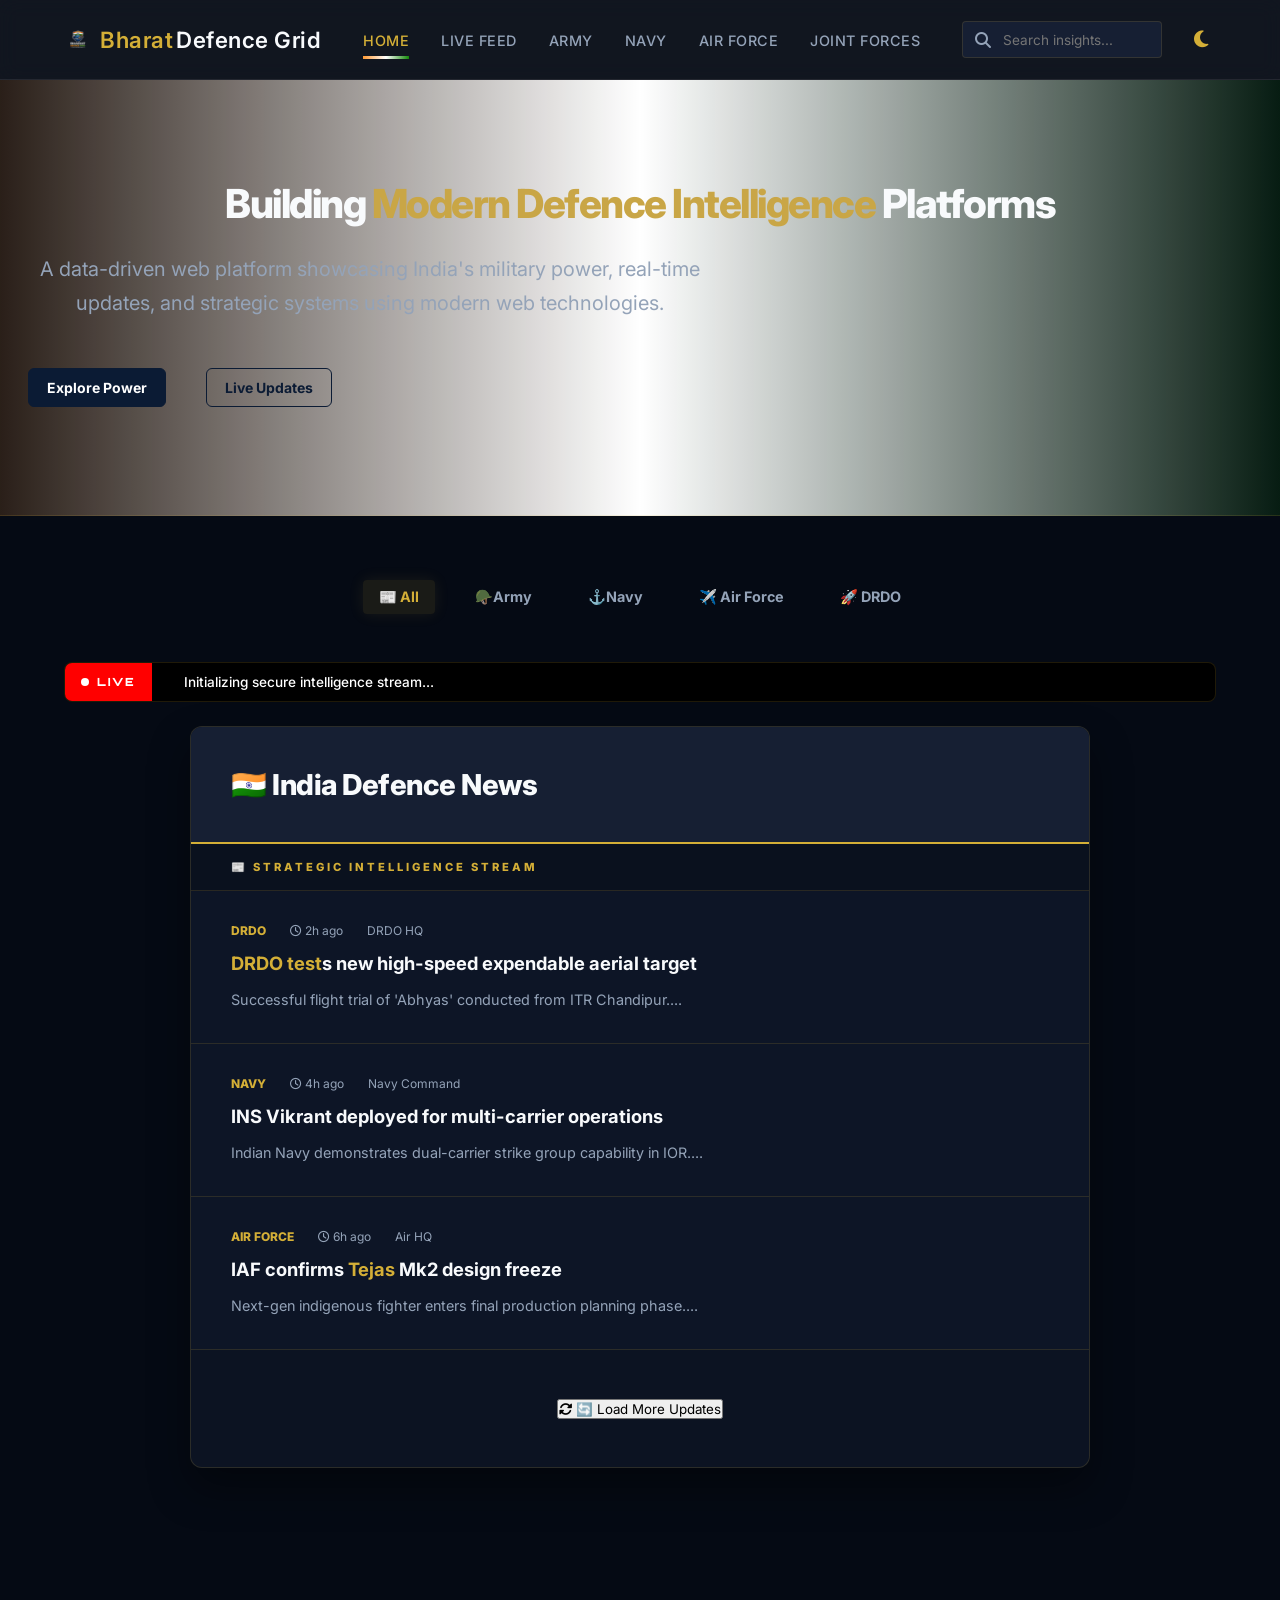
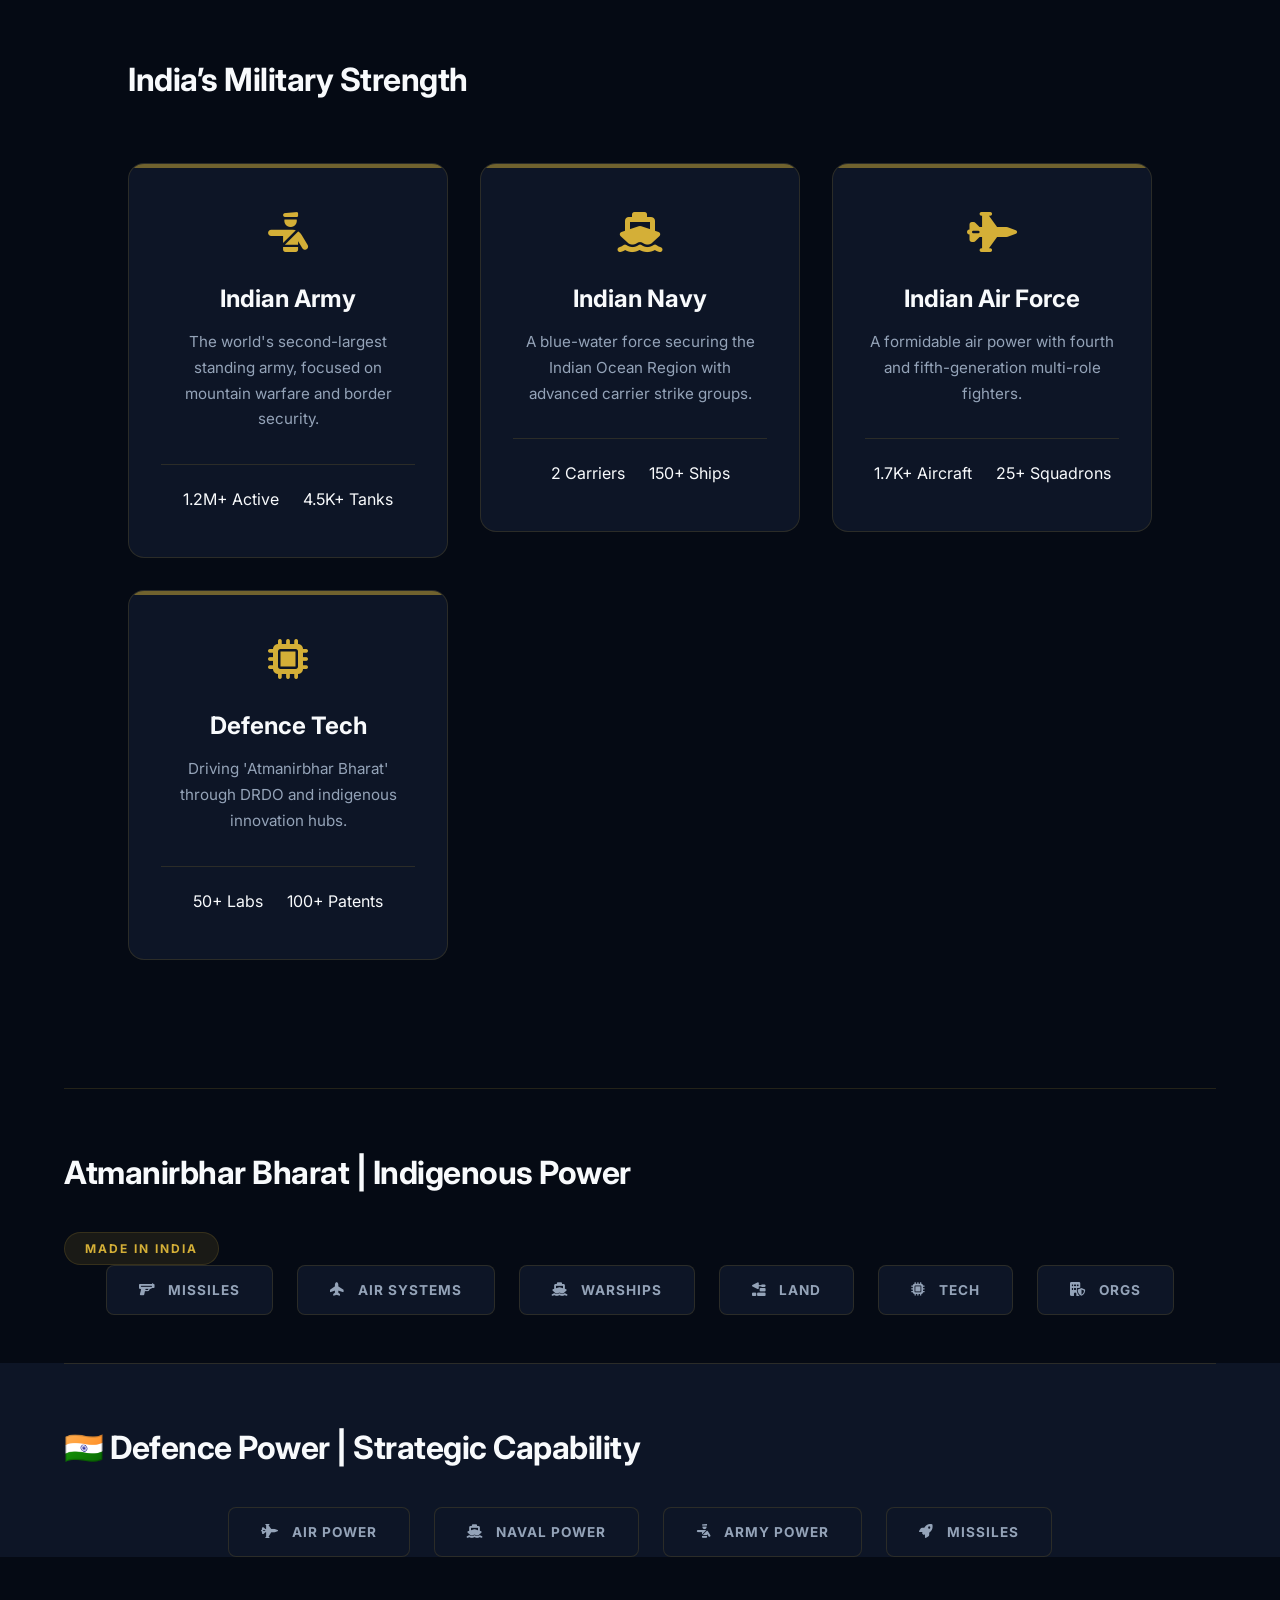
==== commit b4f8d57a: "Mobile UX Sovereignty: Precision hero typography and vertical tricolor branding deployment" ====
--- a/index.html
+++ b/index.html
@@ -60,9 +60,16 @@
 
     <main class="page-content">
         <section class="hero">
-            <h1>Frontline of Indian Defence <span>Defence</span>.</h1>
-            <p>The Pulse of Indian Defence — tracking every mission, innovation, and strategic move that defines India’s
-                military strength.</p>
+            <h1>
+                Building <span>Modern Defence Intelligence</span> Platforms
+            </h1>
+            <p>A data-driven web platform showcasing India's military power, real-time updates, and strategic systems
+                using modern web technologies.
+            </p>
+            <div class="hero-buttons">
+                <a href="#atmanirbharSection" class="btn primary">Explore Power</a>
+                <a href="#live-feed" class="btn secondary">Live Updates</a>
+            </div>
         </section> <!-- High-Density Tactical Intelligence Feed -->
         <section class="news-section" id="newsFeed">
             <div class="container" style="padding: 4rem;">
@@ -230,372 +237,162 @@
 
                 <!-- Weapons & Missiles -->
                 <div id="Missiles" class="tab-pane" style="margin-top: 2.5rem;">
-                    <h4
-                        style="color: var(--accent-color); margin-bottom: 1.5rem; text-transform: uppercase; letter-spacing: 1px;">
-                        ⚡ Ballistic Missiles (Strategic Deterrence)</h4>
                     <div class="slider-wrapper">
                         <button class="slider-btn left" onclick="scrollSlider('left', this)"><i
                                 class="fas fa-chevron-left"></i></button>
                         <button class="slider-btn right" onclick="scrollSlider('right', this)"><i
                                 class="fas fa-chevron-right"></i></button>
-                        <div class="operations-grid"
-                            style="display: grid; grid-template-columns: repeat(auto-fit, minmax(240px, 1fr)); gap: 1.5rem; margin-bottom: 3rem;">
-                            <div class="info-block">
-                                <h3>Prithvi-I / II / III</h3>
-                                <p>Short-range ballistic missiles for battlefield use.</p>
-                                <span class="news-source"><i class="far fa-calendar-alt"></i> First test: 1988</span>
-                            </div>
-                            <div class="info-block">
-                                <h3>Agni-I</h3>
-                                <p>Short-range nuclear-capable ballistic missile.</p>
-                                <span class="news-source"><i class="far fa-calendar-alt"></i> Inducted: 2004</span>
-                            </div>
-                            <div class="info-block">
-                                <h3>Agni-II</h3>
-                                <p>Medium-range ballistic missile for strategic deterrence.</p>
-                                <span class="news-source"><i class="far fa-calendar-alt"></i> Tested: 1999</span>
-                            </div>
-                            <div class="info-block">
-                                <h3>Agni-III</h3>
-                                <p>Intermediate-range ballistic missile.</p>
-                                <span class="news-source"><i class="far fa-calendar-alt"></i> Tested: 2006</span>
-                            </div>
-                            <div class="info-block">
-                                <h3>Agni-IV</h3>
-                                <p>Advanced long-range ballistic missile.</p>
-                                <span class="news-source"><i class="far fa-calendar-alt"></i> Tested: 2011</span>
-                            </div>
-                            <div class="info-block">
-                                <h3>Agni-V</h3>
-                                <p>Intercontinental ballistic missile (ICBM capability).</p>
-                                <span class="news-source"><i class="far fa-calendar-alt"></i> Tested: 2012</span>
-                            </div>
-                            <div class="info-block">
-                                <h3>Agni-P (Prime)</h3>
-                                <p>New-generation canisterized ballistic missile.</p>
-                                <span class="news-source"><i class="far fa-calendar-alt"></i> First test: 2021</span>
-                            </div>
-                        </div>
-                    </div>
-
-                    <h4
-                        style="color: var(--accent-color); margin-bottom: 1.5rem; text-transform: uppercase; letter-spacing: 1px;">
-                        ⚡ Cruise Missiles</h4>
+                        <div class="operations-grid">
+                            <!-- Tactical Category Card: Ballistic -->
+                            <div class="info-block category-card">
+                                <h4><i class="fas fa-bolt"></i> Ballistic Missiles</h4>
+                                <div class="tactical-list">
+                                    <div class="tactical-item"><strong>Prithvi Series</strong><span>Short-range
+                                            battlefield usage</span></div>
+                                    <div class="tactical-item"><strong>Agni I to V</strong><span>Strategic / ICBM
+                                            Deterrence</span></div>
+                                    <div class="tactical-item"><strong>Agni-P</strong><span>New-gen canisterized
+                                            system</span></div>
+                                </div>
+                                <span class="news-source"><i class="fas fa-shield-alt"></i> Strategic Command</span>
+                            </div>
+
+                            <!-- Tactical Category Card: Cruise -->
+                            <div class="info-block category-card">
+                                <h4><i class="fas fa-wind"></i> Cruise Missiles</h4>
+                                <div class="tactical-list">
+                                    <div class="tactical-item"><strong>BrahMos</strong><span>Supersonic Cruise
+                                            (Land/Sea/Air)</span></div>
+                                    <div class="tactical-item"><strong>Nirbhay</strong><span>Long-range Subsonic
+                                            Cruise</span></div>
+                                    <div class="tactical-item"><strong>LACM</strong><span>Land Attack Extended
+                                            Range</span></div>
+                                </div>
+                                <span class="news-source"><i class="fas fa-fighter-jet"></i> Multi-Platform</span>
+                            </div>
+
+                            <!-- Tactical Category Card: Air Defence -->
+                            <div class="info-block category-card">
+                                <h4><i class="fas fa-umbrella"></i> Air Defence</h4>
+                                <div class="tactical-list">
+                                    <div class="tactical-item"><strong>Akash / Akash-NG</strong><span>Medium-range SAM
+                                            System</span></div>
+                                    <div class="tactical-item"><strong>MR-SAM / QRSAM</strong><span>Quick reaction
+                                            defence</span></div>
+                                    <div class="tactical-item"><strong>XR-SAM</strong><span>Long-range Sky Shield
+                                            (Dev)</span></div>
+                                </div>
+                                <span class="news-source"><i class="fas fa-radar"></i> Sky Shield</span>
+                            </div>
+
+                            <!-- Tactical Category Card: Anti-Tank -->
+                            <div class="info-block category-card">
+                                <h4><i class="fas fa-crosshairs"></i> Anti-Tank Systems</h4>
+                                <div class="tactical-list">
+                                    <div class="tactical-item"><strong>Nag / MPATGM</strong><span>Fire-and-forget
+                                            ATGM</span></div>
+                                    <div class="tactical-item"><strong>HELINA</strong><span>Helicopter-launched
+                                            tactical</span></div>
+                                    <div class="tactical-item"><strong>SANT</strong><span>Stand-off Anti-Tank
+                                            missile</span></div>
+                                </div>
+                                <span class="news-source"><i class="fas fa-truck-pickup"></i> Tactical Frontline</span>
+                            </div>
+
+                            <!-- Tactical Category Card: Advanced -->
+                            <div class="info-block category-card">
+                                <h4><i class="fas fa-rocket"></i> Advanced Systems</h4>
+                                <div class="tactical-list">
+                                    <div class="tactical-item"><strong>Pralay / Shaurya</strong><span>Quasi-ballistic /
+                                            Hypersonic</span></div>
+                                    <div class="tactical-item"><strong>HSTDV</strong><span>Hypersonic Tech
+                                            Demonstrator</span></div>
+                                    <div class="tactical-item"><strong>Mission Shakti</strong><span>A-SAT Anti-Satellite
+                                            system</span></div>
+                                </div>
+                                <span class="news-source"><i class="fas fa-atom"></i> Frontier Tech</span>
+                            </div>
+
+                            <!-- Tactical Category Card: Artillery -->
+                            <div class="info-block category-card">
+                                <h4><i class="fas fa-bomb"></i> Artillery / Rockets</h4>
+                                <div class="tactical-list">
+                                    <div class="tactical-item"><strong>Pinaka MBRL</strong><span>Multi-barrel rocket
+                                            system</span></div>
+                                    <div class="tactical-item"><strong>Dhanush</strong><span>155mm Indigenous
+                                            Howitzer</span></div>
+                                    <div class="tactical-item"><strong>ATAGS</strong><span>Advanced Towed
+                                            Artillery</span></div>
+                                </div>
+                                <span class="news-source"><i class="fas fa-fire"></i> Firepower</span>
+                            </div>
+                        </div>
+                    </div>
+                </div>
+
+
+                <!-- Air Systems -->
+                <div id="jets" class="tab-pane" style="margin-top: 2.5rem;">
                     <div class="slider-wrapper">
                         <button class="slider-btn left" onclick="scrollSlider('left', this)"><i
                                 class="fas fa-chevron-left"></i></button>
                         <button class="slider-btn right" onclick="scrollSlider('right', this)"><i
                                 class="fas fa-chevron-right"></i></button>
-                        <div class="operations-grid"
-                            style="display: grid; grid-template-columns: repeat(auto-fit, minmax(280px, 1fr)); gap: 1.5rem; margin-bottom: 3rem;">
-                            <div class="info-block">
-                                <h3>BrahMos</h3>
-                                <p>Supersonic cruise missile (land, sea, air variants).</p>
-                                <span class="news-source"><i class="far fa-calendar-alt"></i> First test: 2001</span>
-                            </div>
-                            <div class="info-block">
-                                <h3>Nirbhay</h3>
-                                <p>Long-range subsonic cruise missile.</p>
-                                <span class="news-source"><i class="far fa-calendar-alt"></i> First test: 2013</span>
-                            </div>
-                            <div class="info-block">
-                                <h3>LACM (Land Attack)</h3>
-                                <p>Extended-range cruise system (Long Range Land Attack Cruise Missile).</p>
-                                <span class="news-source"><i class="far fa-calendar-alt"></i> Ongoing (2020s)</span>
-                            </div>
-                        </div>
-                    </div>
-
-                    <h4
-                        style="color: var(--accent-color); margin-bottom: 1.5rem; text-transform: uppercase; letter-spacing: 1px;">
-                        🛡️ Air Defence & Surface-to-Air</h4>
-                    <div class="slider-wrapper">
-                        <button class="slider-btn left" onclick="scrollSlider('left', this)"><i
-                                class="fas fa-chevron-left"></i></button>
-                        <button class="slider-btn right" onclick="scrollSlider('right', this)"><i
-                                class="fas fa-chevron-right"></i></button>
-                        <div class="operations-grid"
-                            style="display: grid; grid-template-columns: repeat(auto-fit, minmax(280px, 1fr)); gap: 1.5rem; margin-bottom: 3rem;">
-                            <div class="info-block">
-                                <h3>Akash</h3>
-                                <p>Medium-range surface-to-air missile system.</p>
-                                <span class="news-source"><i class="far fa-calendar-alt"></i> Inducted: 2015</span>
-                            </div>
-                            <div class="info-block">
-                                <h3>Akash-NG</h3>
-                                <p>Next-gen improved Akash system.</p>
-                                <span class="news-source"><i class="far fa-calendar-alt"></i> Tested: 2021</span>
-                            </div>
-                            <div class="info-block">
-                                <h3>QRSAM</h3>
-                                <p>Quick Reaction Surface-to-Air Missile.</p>
-                                <span class="news-source"><i class="far fa-calendar-alt"></i> Tested: 2019</span>
-                            </div>
-                            <div class="info-block">
-                                <h3>MR-SAM</h3>
-                                <p>Medium-range air defence system (Barak-8 India version).</p>
-                                <span class="news-source"><i class="far fa-calendar-alt"></i> Inducted: 2020</span>
-                            </div>
-                            <div class="info-block">
-                                <h3>XR-SAM</h3>
-                                <p>Long-range air defence (Extended Range SAM).</p>
-                                <span class="news-source"><i class="far fa-calendar-alt"></i> 2020s (Development)</span>
-                            </div>
-                        </div>
-                    </div>
-
-                    <h4
-                        style="color: var(--accent-color); margin-bottom: 1.5rem; text-transform: uppercase; letter-spacing: 1px;">
-                        🎯 Anti-Tank & Tactical</h4>
-                    <div class="slider-wrapper">
-                        <button class="slider-btn left" onclick="scrollSlider('left', this)"><i
-                                class="fas fa-chevron-left"></i></button>
-                        <button class="slider-btn right" onclick="scrollSlider('right', this)"><i
-                                class="fas fa-chevron-right"></i></button>
-                        <div class="operations-grid"
-                            style="display: grid; grid-template-columns: repeat(auto-fit, minmax(280px, 1fr)); gap: 1.5rem; margin-bottom: 3rem;">
-                            <div class="info-block">
-                                <h3>Nag</h3>
-                                <p>Fire-and-forget anti-tank guided missile.</p>
-                                <span class="news-source"><i class="far fa-calendar-alt"></i> Final trials: 2020</span>
-                            </div>
-                            <div class="info-block">
-                                <h3>HELINA (Dhruvastra)</h3>
-                                <p>Helicopter-launched anti-tank missile.</p>
-                                <span class="news-source"><i class="far fa-calendar-alt"></i> Tested: 2021</span>
-                            </div>
-                            <div class="info-block">
-                                <h3>MPATGM</h3>
-                                <p>Man-portable anti-tank guided missile.</p>
-                                <span class="news-source"><i class="far fa-calendar-alt"></i> Tested: 2018</span>
-                            </div>
-                            <div class="info-block">
-                                <h3>SANT Missile</h3>
-                                <p>Stand-off anti-tank missile.</p>
-                                <span class="news-source"><i class="far fa-calendar-alt"></i> Tested: 2020</span>
-                            </div>
-                        </div>
-                    </div>
-
-                    <h4
-                        style="color: var(--accent-color); margin-bottom: 1.5rem; text-transform: uppercase; letter-spacing: 1px;">
-                        🚀 Special & Advanced Systems</h4>
-                    <div class="slider-wrapper">
-                        <button class="slider-btn left" onclick="scrollSlider('left', this)"><i
-                                class="fas fa-chevron-left"></i></button>
-                        <button class="slider-btn right" onclick="scrollSlider('right', this)"><i
-                                class="fas fa-chevron-right"></i></button>
-                        <div class="operations-grid"
-                            style="display: grid; grid-template-columns: repeat(auto-fit, minmax(280px, 1fr)); gap: 1.5rem; margin-bottom: 3rem;">
-                            <div class="info-block">
-                                <h3>Pralay</h3>
-                                <p>Short-range quasi-ballistic missile.</p>
-                                <span class="news-source"><i class="far fa-calendar-alt"></i> Tested: 2021</span>
-                            </div>
-                            <div class="info-block">
-                                <h3>Shaurya</h3>
-                                <p>Hypersonic-capable tactical missile.</p>
-                                <span class="news-source"><i class="far fa-calendar-alt"></i> Tested: 2008</span>
-                            </div>
-                            <div class="info-block">
-                                <h3>HSTDV</h3>
-                                <p>Hypersonic Technology Demonstrator Vehicle.</p>
-                                <span class="news-source"><i class="far fa-calendar-alt"></i> Successful test:
-                                    2020</span>
-                            </div>
-                            <div class="info-block">
-                                <h3>Mission Shakti</h3>
-                                <p>Anti-Satellite (A-SAT) Missile – Space warfare capability.</p>
-                                <span class="news-source"><i class="far fa-calendar-alt"></i> 2019</span>
-                            </div>
-                        </div>
-                    </div>
-
-                    <h4
-                        style="color: var(--accent-color); margin-bottom: 1.5rem; text-transform: uppercase; letter-spacing: 1px;">
-                        💣 Rocket Systems & Artillery</h4>
-                    <div class="slider-wrapper">
-                        <button class="slider-btn left" onclick="scrollSlider('left', this)"><i
-                                class="fas fa-chevron-left"></i></button>
-                        <button class="slider-btn right" onclick="scrollSlider('right', this)"><i
-                                class="fas fa-chevron-right"></i></button>
-                        <div class="operations-grid"
-                            style="display: grid; grid-template-columns: repeat(auto-fit, minmax(320px, 1fr)); gap: 1.5rem;">
-                            <div class="info-block">
-                                <h3>Pinaka MBRL</h3>
-                                <p>Multi-barrel rocket launcher system.</p>
-                                <span class="news-source"><i class="far fa-calendar-alt"></i> Inducted: 1999</span>
-                            </div>
-                            <div class="info-block">
-                                <h3>Pinaka Mk-II / Guided</h3>
-                                <p>Extended-range guided rockets.</p>
-                                <span class="news-source"><i class="far fa-calendar-alt"></i> 2016–2021</span>
-                            </div>
-                            <div class="info-block">
-                                <h3>Dhanush Artillery Gun</h3>
-                                <p>Indigenous 155mm howitzer.</p>
-                                <span class="news-source"><i class="far fa-calendar-alt"></i> Inducted: 2019</span>
-                            </div>
-                            <div class="info-block">
-                                <h3>ATAGS</h3>
-                                <p>Advanced Towed Artillery Gun System.</p>
-                                <span class="news-source"><i class="far fa-calendar-alt"></i> Trials: 2019–2021</span>
-                            </div>
-                        </div>
-                    </div>
-                </div>
-
-
-                <!-- Air Systems -->
-                <div id="jets" class="tab-pane" style="margin-top: 2.5rem;">
-                    <h4
-                        style="color: var(--accent-color); margin-bottom: 1.5rem; text-transform: uppercase; letter-spacing: 1px;">
-                        ✈️ Fighter Jets (Indigenous)</h4>
-                    <div class="slider-wrapper">
-                        <button class="slider-btn left" onclick="scrollSlider('left', this)"><i
-                                class="fas fa-chevron-left"></i></button>
-                        <button class="slider-btn right" onclick="scrollSlider('right', this)"><i
-                                class="fas fa-chevron-right"></i></button>
-                        <div class="operations-grid"
-                            style="display: grid; grid-template-columns: repeat(auto-fit, minmax(280px, 1fr)); gap: 1.5rem; margin-bottom: 3rem;">
-                            <div class="info-block">
-                                <h3>HAL HF-24 Marut</h3>
-                                <p>India’s first indigenous jet fighter aircraft.</p>
-                                <span class="news-source"><i class="far fa-calendar-alt"></i> Inducted: 1967</span>
-                            </div>
-                            <div class="info-block">
-                                <h3>HAL Tejas (LCA Mk1)</h3>
-                                <p>4th generation lightweight multirole fighter.</p>
-                                <span class="news-source"><i class="far fa-calendar-alt"></i> Inducted: 2016</span>
-                            </div>
-                            <div class="info-block">
-                                <h3>Tejas Mk1A</h3>
-                                <p>Advanced version with AESA radar & improved avionics.</p>
-                                <span class="news-source"><i class="far fa-calendar-alt"></i> Approved: 2021 (Induction
-                                    2025+)</span>
-                            </div>
-                            <div class="info-block">
-                                <h3>LCA Tejas Mk2 (MWF)</h3>
-                                <p>Medium-weight fighter with enhanced range & payload.</p>
-                                <span class="news-source"><i class="far fa-calendar-alt"></i> Development: 2020s</span>
-                            </div>
-                            <div class="info-block">
-                                <h3>AMCA</h3>
-                                <p>Advanced Medium Combat Aircraft (5th gen stealth fighter).</p>
-                                <span class="news-source"><i class="far fa-calendar-alt"></i> Development phase:
-                                    2020s</span>
-                            </div>
-                        </div>
-                    </div>
-
-                    <h4
-                        style="color: var(--accent-color); margin-bottom: 1.5rem; text-transform: uppercase; letter-spacing: 1px;">
-                        🚁 Helicopters (Indigenous)</h4>
-                    <div class="slider-wrapper">
-                        <button class="slider-btn left" onclick="scrollSlider('left', this)"><i
-                                class="fas fa-chevron-left"></i></button>
-                        <button class="slider-btn right" onclick="scrollSlider('right', this)"><i
-                                class="fas fa-chevron-right"></i></button>
-                        <div class="operations-grid"
-                            style="display: grid; grid-template-columns: repeat(auto-fit, minmax(280px, 1fr)); gap: 1.5rem; margin-bottom: 3rem;">
-                            <div class="info-block">
-                                <h3>HAL Dhruv (ALH)</h3>
-                                <p>Advanced Light Helicopter for transport & utility roles.</p>
-                                <span class="news-source"><i class="far fa-calendar-alt"></i> Inducted: 2002</span>
-                            </div>
-                            <div class="info-block">
-                                <h3>HAL Rudra (ALH-WSI)</h3>
-                                <p>Armed version of Dhruv helicopter (Weapons System Integrated).</p>
-                                <span class="news-source"><i class="far fa-calendar-alt"></i> Inducted: 2012</span>
-                            </div>
-                            <div class="info-block">
-                                <h3>HAL LCH Prachand</h3>
-                                <p>India’s first indigenous dedicated attack helicopter.</p>
-                                <span class="news-source"><i class="far fa-calendar-alt"></i> Inducted: 2022</span>
-                            </div>
-                            <div class="info-block">
-                                <h3>HAL LUH</h3>
-                                <p>Light Utility Helicopter replacing older fleet.</p>
-                                <span class="news-source"><i class="far fa-calendar-alt"></i> First flight: 2016</span>
-                            </div>
-                        </div>
-                    </div>
-
-                    <h4
-                        style="color: var(--accent-color); margin-bottom: 1.5rem; text-transform: uppercase; letter-spacing: 1px;">
-                        📡 Surveillance & Support</h4>
-                    <div class="slider-wrapper">
-                        <button class="slider-btn left" onclick="scrollSlider('left', this)"><i
-                                class="fas fa-chevron-left"></i></button>
-                        <button class="slider-btn right" onclick="scrollSlider('right', this)"><i
-                                class="fas fa-chevron-right"></i></button>
-                        <div class="operations-grid"
-                            style="display: grid; grid-template-columns: repeat(auto-fit, minmax(280px, 1fr)); gap: 1.5rem; margin-bottom: 3rem;">
-                            <div class="info-block">
-                                <h3>Netra AEW&C</h3>
-                                <p>Airborne Early Warning & Control system for surveillance.</p>
-                                <span class="news-source"><i class="far fa-calendar-alt"></i> Inducted: 2017</span>
-                            </div>
-                            <div class="info-block">
-                                <h3>AEW&C Mk2</h3>
-                                <p>Advanced AWACS system (larger platform for surveillance).</p>
-                                <span class="news-source"><i class="far fa-calendar-alt"></i> Development: 2020s</span>
-                            </div>
-                        </div>
-                    </div>
-
-                    <h4
-                        style="color: var(--accent-color); margin-bottom: 1.5rem; text-transform: uppercase; letter-spacing: 1px;">
-                        🚀 Unmanned Aerial Vehicles (UAVs)</h4>
-                    <div class="slider-wrapper">
-                        <button class="slider-btn left" onclick="scrollSlider('left', this)"><i
-                                class="fas fa-chevron-left"></i></button>
-                        <button class="slider-btn right" onclick="scrollSlider('right', this)"><i
-                                class="fas fa-chevron-right"></i></button>
-                        <div class="operations-grid"
-                            style="display: grid; grid-template-columns: repeat(auto-fit, minmax(280px, 1fr)); gap: 1.5rem; margin-bottom: 3rem;">
-                            <div class="info-block">
-                                <h3>Rustom-I / II (TAPAS)</h3>
-                                <p>Medium-altitude long-endurance (MALE) UAV.</p>
-                                <span class="news-source"><i class="far fa-calendar-alt"></i> Trials: 2016–2023</span>
-                            </div>
-                            <div class="info-block">
-                                <h3>Ghatak UCAV</h3>
-                                <p>Stealth unmanned combat aerial vehicle program.</p>
-                                <span class="news-source"><i class="far fa-calendar-alt"></i> Development: 2020s</span>
-                            </div>
-                            <div class="info-block">
-                                <h3>Swarm Drone Systems</h3>
-                                <p>AI-based autonomous drone warfare capability.</p>
-                                <span class="news-source"><i class="far fa-calendar-alt"></i> Demonstrated: 2021</span>
-                            </div>
-                        </div>
-                    </div>
-
-                    <h4
-                        style="color: var(--accent-color); margin-bottom: 1.5rem; text-transform: uppercase; letter-spacing: 1px;">
-                        🧠 Advanced Air Technologies</h4>
-                    <div class="slider-wrapper">
-                        <button class="slider-btn left" onclick="scrollSlider('left', this)"><i
-                                class="fas fa-chevron-left"></i></button>
-                        <button class="slider-btn right" onclick="scrollSlider('right', this)"><i
-                                class="fas fa-chevron-right"></i></button>
-                        <div class="operations-grid"
-                            style="display: grid; grid-template-columns: repeat(auto-fit, minmax(320px, 1fr)); gap: 1.5rem;">
-                            <div class="info-block">
-                                <h3>Uttam AESA Radar</h3>
-                                <p>Indigenous active electronically scanned array radar.</p>
-                                <span class="news-source"><i class="far fa-calendar-alt"></i> Tested: 2019</span>
-                            </div>
-                            <div class="info-block">
-                                <h3>Kaveri Engine</h3>
-                                <p>Indigenous jet engine program for indigenous fighters.</p>
-                                <span class="news-source"><i class="far fa-calendar-alt"></i> Status: Ongoing R&D</span>
-                            </div>
-                            <div class="info-block">
-                                <h3>Electronic Warfare</h3>
-                                <p>Indigenous avionics & jamming systems (EWS suites).</p>
-                                <span class="news-source"><i class="far fa-calendar-alt"></i> 2000s–Present</span>
+                        <div class="operations-grid">
+                            <!-- Aircraft Card -->
+                            <div class="info-block category-card">
+                                <h4><i class="fas fa-plane-up"></i> Fighter Aircraft</h4>
+                                <div class="tactical-list">
+                                    <div class="tactical-item"><strong>HAL Tejas Mk1/1A</strong><span>Indigenous 4.5 Gen
+                                            Fighter</span></div>
+                                    <div class="tactical-item"><strong>Tejas Mk2 / AMCA</strong><span>5th Gen Stealth
+                                            Program</span></div>
+                                    <div class="tactical-item"><strong>HAL Marut</strong><span>Legacy Supersonic
+                                            Program</span></div>
+                                </div>
+                                <span class="news-source"><i class="fas fa-wind"></i> Air Superiority</span>
+                            </div>
+
+                            <!-- Helicopter Card -->
+                            <div class="info-block category-card">
+                                <h4><i class="fas fa-helicopter"></i> Helicopters</h4>
+                                <div class="tactical-list">
+                                    <div class="tactical-item"><strong>LCH Prachand</strong><span>High-altitude Attack
+                                            Heli</span></div>
+                                    <div class="tactical-item"><strong>HAL Dhruv / Rudra</strong><span>Utility & Armed
+                                            Variants</span></div>
+                                    <div class="tactical-item"><strong>HAL LUH</strong><span>Next-gen Utility
+                                            Support</span></div>
+                                </div>
+                                <span class="news-source"><i class="fas fa-mountain"></i> High-Altitude Ops</span>
+                            </div>
+
+                            <!-- UAV Card -->
+                            <div class="info-block category-card">
+                                <h4><i class="fas fa-robot"></i> Unmanned Systems</h4>
+                                <div class="tactical-list">
+                                    <div class="tactical-item"><strong>TAPAS (Rustom-II)</strong><span>MALE Surveillance
+                                            UAV</span></div>
+                                    <div class="tactical-item"><strong>Ghatak UCAV</strong><span>Stealth Strike Drone
+                                            (Dev)</span></div>
+                                    <div class="tactical-item"><strong>Swarm Drones</strong><span>Autonomous AI AI-based
+                                            kits</span></div>
+                                </div>
+                                <span class="news-source"><i class="fas fa-eye"></i> Stealth Intelligence</span>
+                            </div>
+
+                            <!-- Tech Card -->
+                            <div class="info-block category-card">
+                                <h4><i class="fas fa-microchip"></i> Aviation Tech</h4>
+                                <div class="tactical-list">
+                                    <div class="tactical-item"><strong>Uttam AESA Rada</strong><span>Indigenous Tracking
+                                            Tech</span></div>
+                                    <div class="tactical-item"><strong>Kaveri Engine</strong><span>Jet Power R&D
+                                            Program</span></div>
+                                    <div class="tactical-item"><strong>Netra AEW&C</strong><span>Sky Surveillance
+                                            Control</span></div>
+                                </div>
+                                <span class="news-source"><i class="fas fa-server"></i> Integrated Systems</span>
                             </div>
                         </div>
                     </div>
@@ -608,32 +405,20 @@
                                 class="fas fa-chevron-left"></i></button>
                         <button class="slider-btn right" onclick="scrollSlider('right', this)"><i
                                 class="fas fa-chevron-right"></i></button>
-                        <div class="operations-grid"
-                            style="display: grid; grid-template-columns: repeat(auto-fit, minmax(320px, 1fr)); gap: 1.5rem;">
-                            <div class="info-block">
-                                <h3>INS Nilgiri</h3>
-                                <p>Leander Class — First major indigenous warship.</p>
-                                <span class="news-source"><i class="far fa-calendar-alt"></i> 1972</span>
-                            </div>
-                            <div class="info-block">
-                                <h3>INS Delhi Class</h3>
-                                <p>First major indigenous guided-missile destroyers.</p>
-                                <span class="news-source"><i class="far fa-calendar-alt"></i> 1997</span>
-                            </div>
-                            <div class="info-block">
-                                <h3>INS Arihant</h3>
-                                <p>India’s first nuclear-powered ballistic submarine.</p>
-                                <span class="news-source"><i class="far fa-calendar-alt"></i> Commissioned: 2016</span>
-                            </div>
-                            <div class="info-block">
-                                <h3>INS Kolkata Class</h3>
-                                <p>Advanced indigenous stealth destroyers.</p>
-                                <span class="news-source"><i class="far fa-calendar-alt"></i> 2014</span>
-                            </div>
-                            <div class="info-block">
-                                <h3>INS Vikrant (IAC-1)</h3>
-                                <p>India’s first indigenous aircraft carrier.</p>
-                                <span class="news-source"><i class="far fa-calendar-alt"></i> Commissioned: 2022</span>
+                        <div class="operations-grid">
+                            <div class="info-block category-card">
+                                <h4><i class="fas fa-anchor"></i> Naval Assets</h4>
+                                <div class="tactical-list">
+                                    <div class="tactical-item"><strong>INS Vikrant (IAC)</strong><span>India’s first
+                                            indigenous aircraft carrier</span></div>
+                                    <div class="tactical-item"><strong>INS Arihant (SSBN)</strong><span>Indigenous
+                                            nuclear-powered submarine</span></div>
+                                    <div class="tactical-item"><strong>Kolkata / Nilgiri Class</strong><span>Stealth
+                                            destroyers & frigates</span></div>
+                                    <div class="tactical-item"><strong>INS Nilgiri (1972)</strong><span>Legacy
+                                            indigenous warship milestone</span></div>
+                                </div>
+                                <span class="news-source"><i class="fas fa-water"></i> Blue Water Navy</span>
                             </div>
                         </div>
                     </div>
@@ -646,17 +431,20 @@
                                 class="fas fa-chevron-left"></i></button>
                         <button class="slider-btn right" onclick="scrollSlider('right', this)"><i
                                 class="fas fa-chevron-right"></i></button>
-                        <div class="operations-grid"
-                            style="display: grid; grid-template-columns: repeat(auto-fit, minmax(320px, 1fr)); gap: 1.5rem;">
-                            <div class="info-block">
-                                <h3>INSAS Rifle</h3>
-                                <p>Standard Indian infantry rifle developed by OFB.</p>
-                                <span class="news-source"><i class="far fa-calendar-alt"></i> Inducted: 1998</span>
-                            </div>
-                            <div class="info-block">
-                                <h3>Arjun MBT</h3>
-                                <p>Indigenous heavy battle tank with Kanchan armor.</p>
-                                <span class="news-source"><i class="far fa-calendar-alt"></i> Inducted: 2004</span>
+                        <div class="operations-grid">
+                            <div class="info-block category-card">
+                                <h4><i class="fas fa-shield"></i> Land Power</h4>
+                                <div class="tactical-list">
+                                    <div class="tactical-item"><strong>Arjun MBT</strong><span>Indigenous Heavy Battle
+                                            Tank</span></div>
+                                    <div class="tactical-item"><strong>Zorawar Tank</strong><span>Light tank for
+                                            mountain terrain</span></div>
+                                    <div class="tactical-item"><strong>INSAS / AK-203</strong><span>Standard infantry
+                                            weapon systems</span></div>
+                                    <div class="tactical-item"><strong>K9 Vajra-T</strong><span>Self-propelled tracked
+                                            artillery</span></div>
+                                </div>
+                                <span class="news-source"><i class="fas fa-land-mine-on"></i> Ground Superiority</span>
                             </div>
                         </div>
                     </div>
@@ -669,22 +457,20 @@
                                 class="fas fa-chevron-left"></i></button>
                         <button class="slider-btn right" onclick="scrollSlider('right', this)"><i
                                 class="fas fa-chevron-right"></i></button>
-                        <div class="operations-grid"
-                            style="display: grid; grid-template-columns: repeat(auto-fit, minmax(320px, 1fr)); gap: 1.5rem;">
-                            <div class="info-block">
-                                <h3>Rustom UAV</h3>
-                                <p>Indigenous MALE surveillance drone by DRDO.</p>
-                                <span class="news-source"><i class="far fa-calendar-alt"></i> Trials: 2016</span>
-                            </div>
-                            <div class="info-block">
-                                <h3>Indigenous Radars</h3>
-                                <p>Air defence radar tech by Bharat Electronics Limited (BEL).</p>
-                                <span class="news-source"><i class="far fa-calendar-alt"></i> 2000s–Present</span>
-                            </div>
-                            <div class="info-block">
-                                <h3>AI & Autonomous</h3>
-                                <p>Next-gen warfare tech for autonomous operations.</p>
-                                <span class="news-source"><i class="far fa-calendar-alt"></i> 2020s</span>
+                        <div class="operations-grid">
+                            <div class="info-block category-card">
+                                <h4><i class="fas fa-microchip"></i> Strategic Tech</h4>
+                                <div class="tactical-list">
+                                    <div class="tactical-item"><strong>Quantum Comm</strong><span>Indigenous secure
+                                            communication</span></div>
+                                    <div class="tactical-item"><strong>Directed Energy</strong><span>Next-gen laser
+                                            weapon research</span></div>
+                                    <div class="tactical-item"><strong>AI Battlefield</strong><span>Autonomous terrain
+                                            navigation systems</span></div>
+                                    <div class="tactical-item"><strong>Indigenous Radars</strong><span>Arudhra / Ashwini
+                                            radar systems</span></div>
+                                </div>
+                                <span class="news-source"><i class="fas fa-project-diagram"></i> Futuristic Intel</span>
                             </div>
                         </div>
                     </div>
@@ -719,6 +505,32 @@
                 </div>
 
 
+            </div>
+            <!-- Atmanirbhar Manufacturing -->
+            <div id="orgs" class="tab-pane" style="margin-top: 2.5rem;">
+                <div class="slider-wrapper">
+                    <button class="slider-btn left" onclick="scrollSlider('left', this)"><i
+                            class="fas fa-chevron-left"></i></button>
+                    <button class="slider-btn right" onclick="scrollSlider('right', this)"><i
+                            class="fas fa-chevron-right"></i></button>
+                    <div class="operations-grid">
+                        <div class="info-block category-card">
+                            <h4><i class="fas fa-industry"></i> Strategic Organizations</h4>
+                            <div class="tactical-list">
+                                <div class="tactical-item"><strong>DRDO</strong><span>R&D for advanced weapon
+                                        systems</span></div>
+                                <div class="tactical-item"><strong>HAL</strong><span>Aerospace & Aircraft
+                                        manufacturing</span></div>
+                                <div class="tactical-item"><strong>MDL / GRSE</strong><span>Warship and Submarine
+                                        construction</span></div>
+                                <div class="tactical-item"><strong>BEL</strong><span>Defence electronics & radar
+                                        tech</span></div>
+                            </div>
+                            <span class="news-source"><i class="fas fa-building-shield"></i> Industrial Core</span>
+                        </div>
+                    </div>
+                </div>
+            </div>
             </div>
         </section>
 
--- a/index.css
+++ b/index.css
@@ -50,21 +50,15 @@
     left: 0;
     width: 100%;
     height: var(--nav-height);
-    /* Highly Visible Indian Flag Fade INSIDE the Navbar background */
-    background: linear-gradient(to right,
-            rgba(255, 153, 51, 0.18) 0%,
-            rgba(255, 255, 255, 0.15) 50%,
-            rgba(19, 136, 8, 0.18) 100%),
-        var(--glass-bg);
-
-    backdrop-filter: blur(16px);
-    -webkit-backdrop-filter: blur(16px);
-    border: none;
+    background: rgba(255, 255, 255, 0.05);
+    backdrop-filter: blur(10px);
+    -webkit-backdrop-filter: blur(10px);
+    border-bottom: 1px solid rgba(255, 255, 255, 0.08);
     display: flex;
     align-items: center;
     justify-content: space-between;
     padding: 0 4rem;
-    z-index: 1000;
+    z-index: 2000;
     transition: var(--transition);
     gap: 1rem;
 }
@@ -227,30 +221,30 @@
 /* Scanned Lines / Noise Effect (Tactical Feel) */
 /* Hero Section */
 .hero {
-    min-height: 50vh;
-    display: flex;
-    flex-direction: column;
-    justify-content: center;
-    align-items: center;
+    background: linear-gradient(
+        to right,
+        rgba(255,153,51,0.15),
+        rgba(255,255,255,1),
+        rgba(19,136,8,0.15)
+    );
     text-align: center;
-    padding: 2rem;
-    background: linear-gradient(135deg, var(--bg-primary) 0%, var(--bg-secondary) 100%);
+    padding: 100px 20px;
     position: relative;
     overflow: hidden;
     border-bottom: 1px solid var(--border-color);
 }
 
 .hero h1 {
-    font-size: clamp(2.5rem, 6vw, 4.5rem);
+    font-size: 40px;
     font-weight: 800;
     margin-bottom: 1.5rem;
     color: var(--text-primary);
     letter-spacing: -1.5px;
-    line-height: 1.1;
+    line-height: 1.2;
 }
 
 .hero h1 span {
-    color: var(--accent-color);
+    color: #c9a646; /* gold defence tone */
     position: relative;
 }
 
@@ -284,34 +278,48 @@
     gap: 1rem;
 }
 
-.btn-primary {
-    background: var(--accent-color);
-    color: #000;
-    padding: 1rem 2rem;
+.hero-buttons {
+    display: flex;
+    gap: 1.5rem;
+    margin-top: 2rem;
+}
+
+.btn {
+    padding: 10px 18px;
     border-radius: 6px;
     text-decoration: none;
+    font-size: 14px;
+    margin: 8px;
     font-weight: 700;
-    transition: var(--transition);
-}
-
-.btn-primary:hover {
-    background: var(--accent-hover);
+    transition: all 0.3s ease;
+    display: inline-flex;
+    align-items: center;
+    justify-content: center;
+}
+
+.btn.primary {
+    background: #0b1b34;
+    color: white;
+    border: 1px solid #0b1b34;
+}
+
+.btn.secondary {
+    border: 1px solid #0b1b34;
+    color: #0b1b34;
+    background: transparent;
+}
+
+.btn:hover {
     transform: translateY(-2px);
-}
-
-.btn-secondary {
-    background: transparent;
-    color: var(--text-primary);
-    padding: 1rem 2rem;
-    border-radius: 6px;
-    text-decoration: none;
-    font-weight: 600;
-    border: 1px solid var(--border-color);
-    transition: var(--transition);
-}
-
-.btn-secondary:hover {
-    background: var(--bg-accent);
+    box-shadow: 0 5px 15px rgba(11, 27, 52, 0.2);
+}
+
+.btn.primary:hover {
+    background: #142a4d;
+}
+
+.btn.secondary:hover {
+    background: rgba(11, 27, 52, 0.05);
 }
 
 /* Content Sections */
@@ -807,6 +815,15 @@
     width: 100%;
     margin: 0;
     padding: 2rem 80px; /* Standard horizontal buffer for desktop */
+}
+
+/* Hide sliders and arrows on laptop by default */
+.slider-btn {
+    display: none;
+}
+.slider-wrapper::before,
+.slider-wrapper::after {
+    display: none;
 }
 
 /* Base Responsive Rules */
@@ -913,24 +930,48 @@
         color: var(--accent-color);
     }
 
-    /* Hero: Centered and Compact */
+    /* Hero: Mobile Optimized (User Requested) */
     .hero {
-        min-height: 40vh;
-        padding: 4rem 1.25rem;
-        margin-top: calc(var(--nav-height) + 1rem); 
+        padding: 70px 15px !important;
         text-align: center;
+        background: linear-gradient(
+            to bottom,
+            rgba(255, 153, 51, 0.15),
+            #ffffff,
+            rgba(19, 136, 8, 0.15)
+        ) !important;
+        margin-top: var(--nav-height);
+        min-height: auto;
     }
 
     .hero h1 {
-        font-size: 2.25rem;
-        line-height: 1.2;
+        font-size: 24px !important;
+        line-height: 1.3 !important;
+        font-weight: 700 !important;
+        margin-bottom: 10px !important;
     }
 
     .hero p {
-        font-size: 1rem;
+        font-size: 14px !important;
+        line-height: 1.6 !important;
+        padding: 0 5px !important;
+        margin-bottom: 15px !important;
         max-width: 100%;
         margin-left: auto;
         margin-right: auto;
+    }
+
+    .hero-buttons {
+        display: flex !important;
+        flex-direction: column !important;
+        gap: 10px !important;
+        margin-top: 15px !important;
+    }
+
+    .btn {
+        width: 100% !important;
+        text-align: center !important;
+        margin: 0 !important;
     }
 
     /* India’s Military Strength: Touch-Responsive Horizontal Slider */
@@ -963,8 +1004,8 @@
         height: 100%;
     }
 
-    /* Universal Card Stacking */
-    .cards, .operations-grid, .intel-list {
+    /* Universal Card Stacking (Exclude Sliders) */
+    .cards, .intel-list {
         display: flex;
         flex-direction: column;
         gap: 1.5rem;
@@ -1121,13 +1162,16 @@
     #atmanirbharSection .operations-grid {
         display: flex !important;
         flex-direction: row !important;
+        flex-wrap: nowrap !important;
         overflow-x: auto !important;
         scroll-snap-type: x mandatory !important;
         gap: 1.5rem !important;
-        padding: 1rem 0 !important;
+        padding: 1.5rem 1.25rem !important;
+        margin: 0 -1.25rem 2rem !important;
         scrollbar-width: none;
         -ms-overflow-style: none;
         scroll-behavior: smooth;
+        -webkit-overflow-scrolling: touch;
     }
 
     #defencePowerSection .operations-grid::-webkit-scrollbar,
@@ -1142,6 +1186,48 @@
         scroll-snap-align: center !important;
         margin-bottom: 0 !important;
         border-radius: 12px !important;
+        box-shadow: 0 5px 20px rgba(0,0,0,0.3) !important;
+    }
+
+    .slider-wrapper {
+        position: relative;
+        margin-bottom: 2rem;
+        overflow: visible;
+        padding: 0;
+    }
+
+    /* Edge Fade Arrows & Gradient Mask - Mobile Only */
+    .slider-wrapper::before,
+    .slider-wrapper::after {
+        content: '';
+        display: block;
+        position: absolute;
+        top: 0;
+        bottom: 0;
+        width: 60px;
+        pointer-events: none;
+        z-index: 50;
+        transition: opacity 0.3s ease;
+    }
+
+    /* Left Edge Fade */
+    .slider-wrapper::before {
+        left: -1.25rem;
+        background: linear-gradient(to right, var(--bg-primary) 20%, transparent 100%);
+    }
+
+    /* Right Edge Fade */
+    .slider-wrapper::after {
+        right: -1.25rem;
+        background: linear-gradient(to left, var(--bg-primary) 20%, transparent 100%);
+    }
+
+    /* Adjust fade for secondary background sections */
+    #defencePowerSection .slider-wrapper::before {
+        background: linear-gradient(to right, var(--bg-secondary) 20%, transparent 100%);
+    }
+    #defencePowerSection .slider-wrapper::after {
+        background: linear-gradient(to left, var(--bg-secondary) 20%, transparent 100%);
     }
 
     .slider-btn {
@@ -1149,47 +1235,80 @@
         position: absolute;
         top: 50%;
         transform: translateY(-50%);
-        width: 44px;
-        height: 44px;
-        background: rgba(10, 15, 25, 0.9);
+        width: 50px;
+        height: 100%;
+        background: none;
         color: var(--accent-color);
-        border: 1px solid rgba(212, 175, 55, 0.3);
-        border-radius: 50%;
+        border: none;
         z-index: 100;
         align-items: center;
         justify-content: center;
         cursor: pointer;
-        backdrop-filter: blur(8px);
-        box-shadow: 0 0 20px rgba(0, 0, 0, 0.6), inset 0 0 10px rgba(212, 175, 55, 0.05);
-        transition: all 0.3s cubic-bezier(0.4, 0, 0.2, 1);
+        transition: all 0.3s ease;
         -webkit-tap-highlight-color: transparent;
     }
 
     .slider-btn i {
-        font-size: 1rem;
-        transition: transform 0.2s ease;
+        font-size: 2rem;
+        font-weight: 300;
+        text-shadow: 0 0 15px rgba(0, 0, 0, 1);
     }
 
     .slider-btn:active {
-        transform: translateY(-50%) scale(0.85);
-        background: var(--accent-color);
-        color: #000;
-        border-color: var(--accent-color);
-        box-shadow: 0 0 30px rgba(212, 175, 55, 0.4);
+        transform: translateY(-50%) scale(1.3);
+        color: var(--text-primary);
     }
 
     .slider-btn.left { 
-        left: 8px; 
+        left: 0; 
     }
     
     .slider-btn.right { 
-        right: 8px; 
-    }
-
-    .slider-wrapper {
-        position: relative;
-        padding: 0;
-        margin: 1rem 0;
+        right: 0; 
+    }
+
+    /* Matrix Tab Navigation (User Requested) */
+    #defencePowerSection .tabs-nav {
+        display: grid !important;
+        grid-template-columns: repeat(2, 1fr) !important;
+        gap: 0.75rem !important;
+        padding: 0 1.25rem !important;
+        overflow: visible !important;
+    }
+
+    #atmanirbharSection .tabs-nav {
+        display: grid !important;
+        grid-template-columns: repeat(3, 1fr) !important;
+        gap: 0.5rem !important;
+        padding: 0 1.25rem !important;
+        overflow: visible !important;
+    }
+
+    #atmanirbharSection .tab-btn,
+    #defencePowerSection .tab-btn {
+        width: 100% !important;
+        min-width: unset !important;
+        flex-direction: column !important;
+        gap: 5px !important;
+        padding: 12px 5px !important;
+        font-size: 0.75rem !important;
+        text-align: center !important;
+        justify-content: center !important;
+        border-radius: 8px !important;
+    }
+
+    #atmanirbharSection .tab-btn i,
+    #defencePowerSection .tab-btn i {
+        font-size: 1.1rem !important;
+        margin: 0 !important;
+    }
+
+    #atmanirbharSection .tab-btn span,
+    #defencePowerSection .tab-btn span {
+        white-space: nowrap !important;
+        overflow: hidden !important;
+        text-overflow: ellipsis !important;
+        width: 100% !important;
     }
 
     .logo-img {
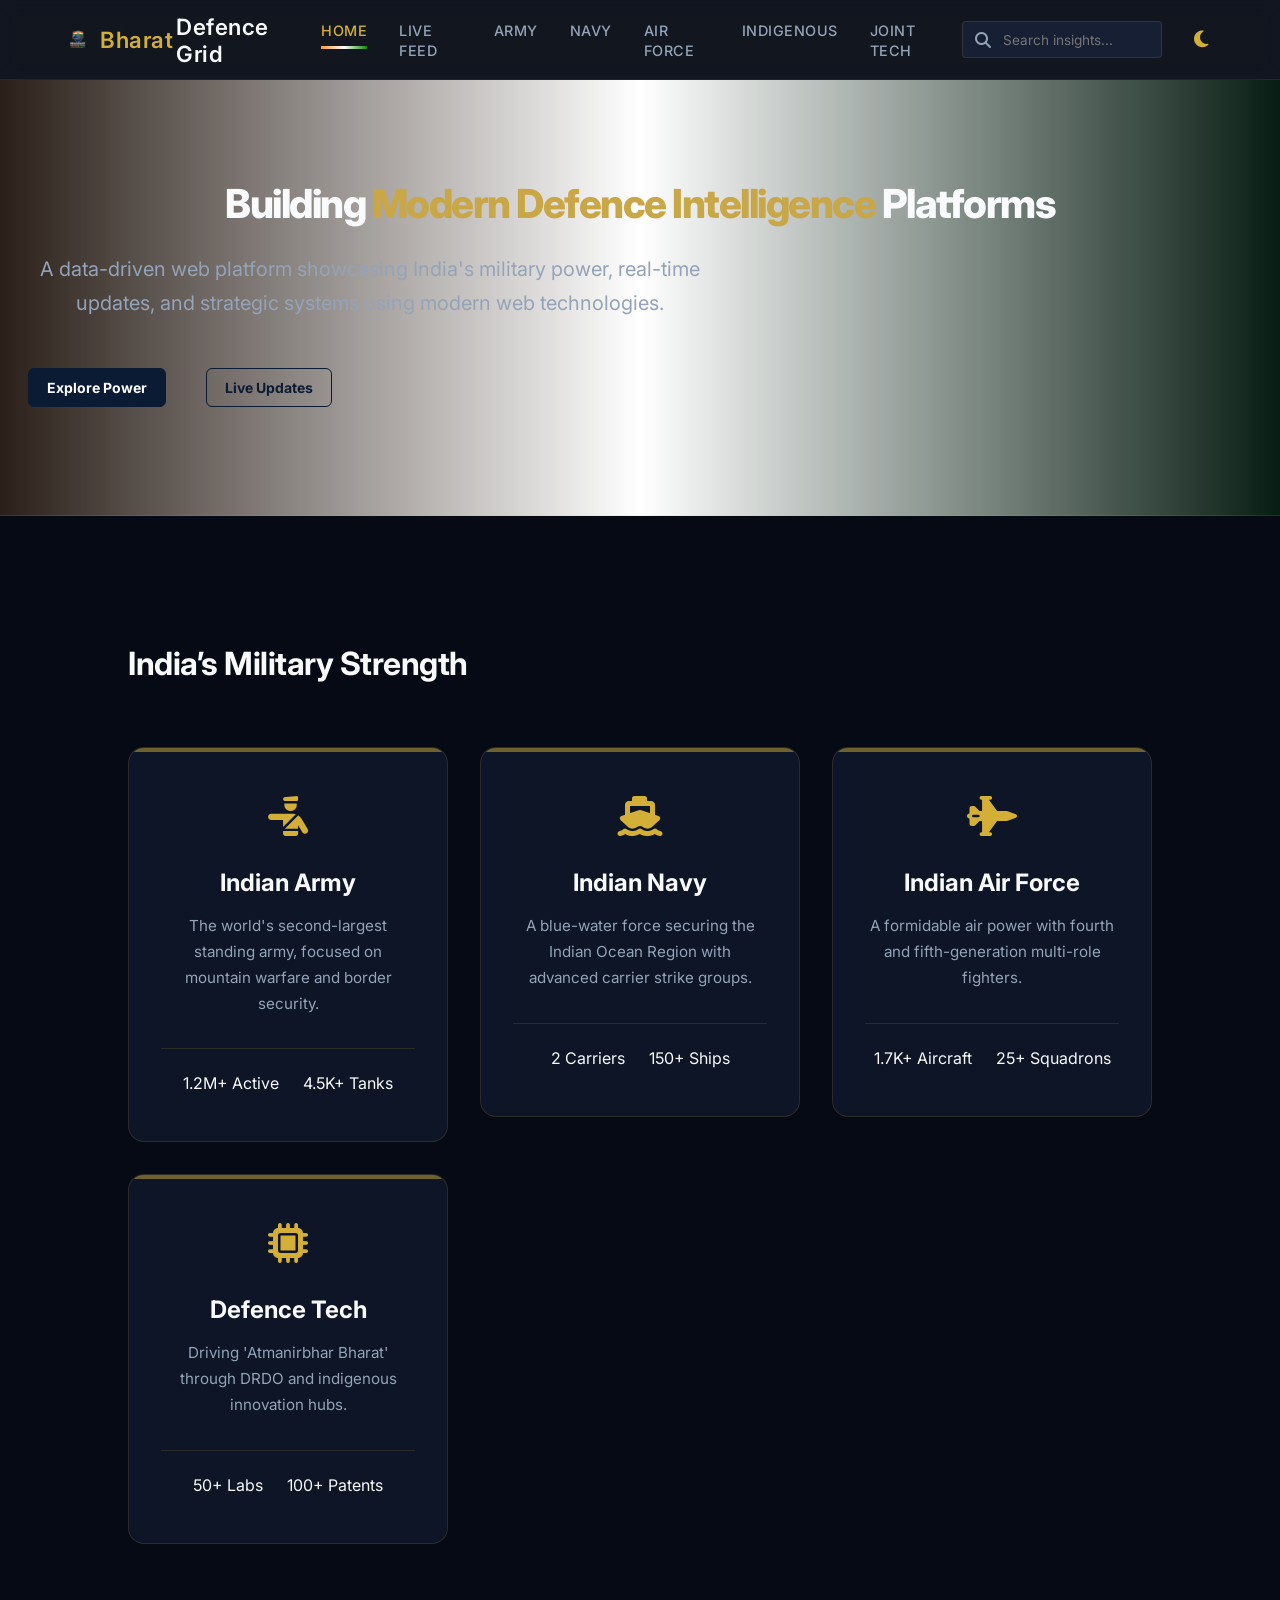
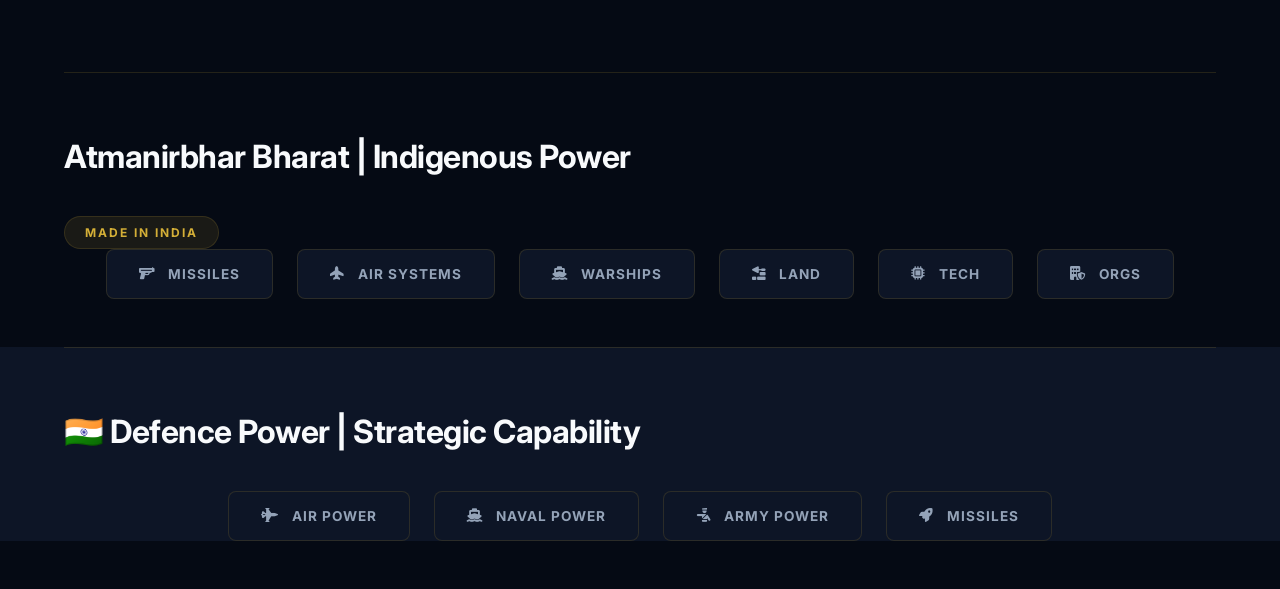
==== commit c59b3726: "Platform Architecture Finalization: Dedicated Live Feed page, compact mobile dropdown, and expanded " ====
--- a/index.html
+++ b/index.html
@@ -37,11 +37,12 @@
 
         <ul class="nav-menu">
             <li><a href="index.html" class="nav-link active">Home</a></li>
-            <li><a href="#newsFeed" class="nav-link">Live Feed</a></li>
+            <li><a href="live.html" class="nav-link">Live Feed</a></li>
             <li><a href="army.html" class="nav-link">Army</a></li>
             <li><a href="navy.html" class="nav-link">Navy</a></li>
             <li><a href="airforce.html" class="nav-link">Air Force</a></li>
-            <li><a href="tech.html" class="nav-link">Joint Forces</a></li>
+            <li><a href="#atmanirbharSection" class="nav-link">Indigenous</a></li>
+            <li><a href="tech.html" class="nav-link">Joint Tech</a></li>
         </ul>
 
 
@@ -68,49 +69,10 @@
             </p>
             <div class="hero-buttons">
                 <a href="#atmanirbharSection" class="btn primary">Explore Power</a>
-                <a href="#live-feed" class="btn secondary">Live Updates</a>
+                <a href="live.html" class="btn secondary">Live Updates</a>
             </div>
         </section> <!-- High-Density Tactical Intelligence Feed -->
-        <section class="news-section" id="newsFeed">
-            <div class="container" style="padding: 4rem;">
-                <!-- Sector Control -->
-                <div class="sector-tabs">
-                    <button class="sector-btn active" onclick="filterBySector('all', event)">📰 All</button>
-                    <button class="sector-btn" onclick="filterBySector('army', event)">🪖Army</button>
-                    <button class="sector-btn" onclick="filterBySector('navy', event)">⚓Navy</button>
-                    <button class="sector-btn" onclick="filterBySector('airforce', event)">✈️ Air Force</button>
-                    <button class="sector-btn" onclick="filterBySector('drdo', event)">🚀 DRDO</button>
-                </div>
-
-                <!-- Live Tactical Ticker -->
-                <div class="news-ticker">
-                    <div class="ticker-badge"><span class="live-dot"></span> LIVE</div>
-                    <div class="ticker-scroll" id="tickerScroll">
-                        <span class="ticker-msg">Initializing secure intelligence stream...</span>
-                    </div>
-                </div>
-
-                <div class="intel-report-container">
-                    <div class="report-header">
-                        <h2>🇮🇳 India Defence News</h2>
-
-                    </div>
-
-                    <div class="news-list-label">📰 STRATEGIC INTELLIGENCE STREAM</div>
-
-                    <div class="intel-list" id="intelList">
-                        <!-- Items injected by JS -->
-                        <div class="intel-placeholder">Establishing secure link to Command...</div>
-                    </div>
-
-                    <div class="load-more-section">
-                        <button class="btn-secondary" id="loadMoreBtn" onclick="loadMoreIntel()">
-                            <i class="fas fa-sync-alt"></i> 🔄 Load More Updates
-                        </button>
-                    </div>
-                </div>
-            </div>
-        </section>
+
         <section class="strength-section" id="militaryStrength">
             <div class="container" style="padding: 0 4rem;">
                 <h2 class="section-title">India’s Military Strength</h2>
--- a/index.css
+++ b/index.css
@@ -223,9 +223,9 @@
 .hero {
     background: linear-gradient(
         to right,
-        rgba(255,153,51,0.15),
-        rgba(255,255,255,1),
-        rgba(19,136,8,0.15)
+        rgba(255,153,51,0.15),   /* saffron */
+        #ffffff,
+        rgba(19,136,8,0.15)      /* green */
     );
     text-align: center;
     padding: 100px 20px;
@@ -884,51 +884,49 @@
         order: 1;
     }
 
-    .logo img {
-        height: 28px !important;
-    }
-
-    /* Sliding Menu: Modern Premium App Style */
+    .logo-img {
+        height: 22px !important;
+    }
+
+    /* Compact Dropdown Menu: Tactical Style */
     .nav-menu {
-        position: fixed;
-        top: 0;
-        right: -100%;
+        position: absolute;
+        top: calc(var(--nav-height) + 8px);
+        right: 1.25rem;
+        width: 220px;
+        background: var(--bg-secondary);
+        border: 1px solid var(--border-color);
+        border-radius: 12px;
+        padding: 1rem 0;
+        display: none;
+        flex-direction: column;
+        gap: 0;
+        box-shadow: 0 15px 35px rgba(0, 0, 0, 0.5);
+        z-index: 3000;
+        transition: none; /* Instant snap for dropdown feel */
+    }
+
+    .nav-menu.active {
+        display: flex;
+    }
+
+    .nav-menu li {
         width: 100%;
-        height: 100vh;
-        background: var(--bg-primary);
-        flex-direction: column;
-        justify-content: center;
-        align-items: center;
-        transition: 0.5s cubic-bezier(0.77, 0, 0.175, 1);
-        z-index: 2000;
-        padding: 2rem;
-        gap: 2.5rem;
-        opacity: 0;
-        visibility: hidden;
-    }
-
-    .nav-menu.active {
-        right: 0;
-        opacity: 1;
-        visibility: visible;
+        text-align: left;
     }
 
     .nav-link {
-        font-size: 1.6rem;
-        font-weight: 700;
+        font-size: 0.95rem !important;
+        font-weight: 600 !important;
         width: 100%;
-        text-align: center;
-        padding: 1rem;
-        letter-spacing: 1px;
-    }
-
-    .nav-toggle.active {
-        position: fixed;
-        top: 20px;
-        right: 20px;
-        z-index: 2001;
-        color: var(--accent-color);
-    }
+        text-align: left !important;
+        padding: 0.75rem 1.5rem !important;
+        color: var(--text-primary) !important;
+        display: block;
+    }
+
+
+
 
     /* Hero: Mobile Optimized (User Requested) */
     .hero {
